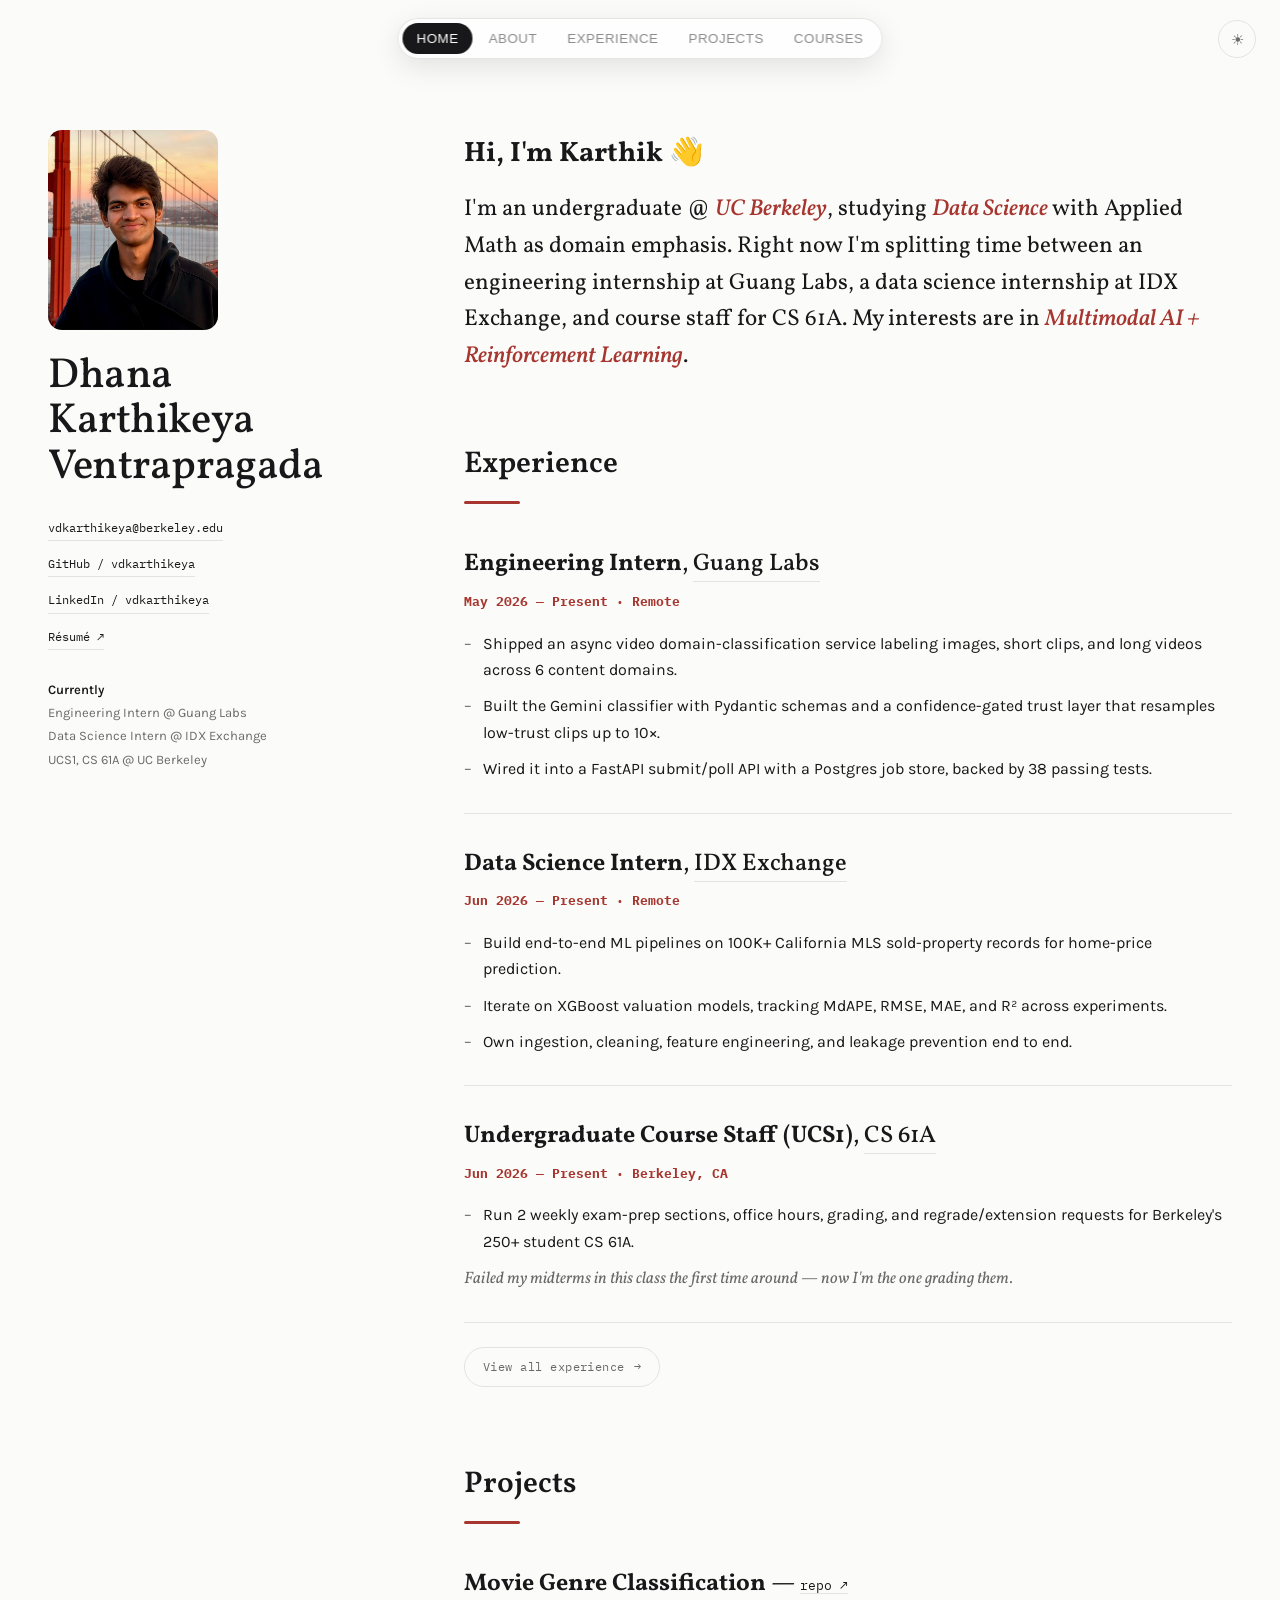
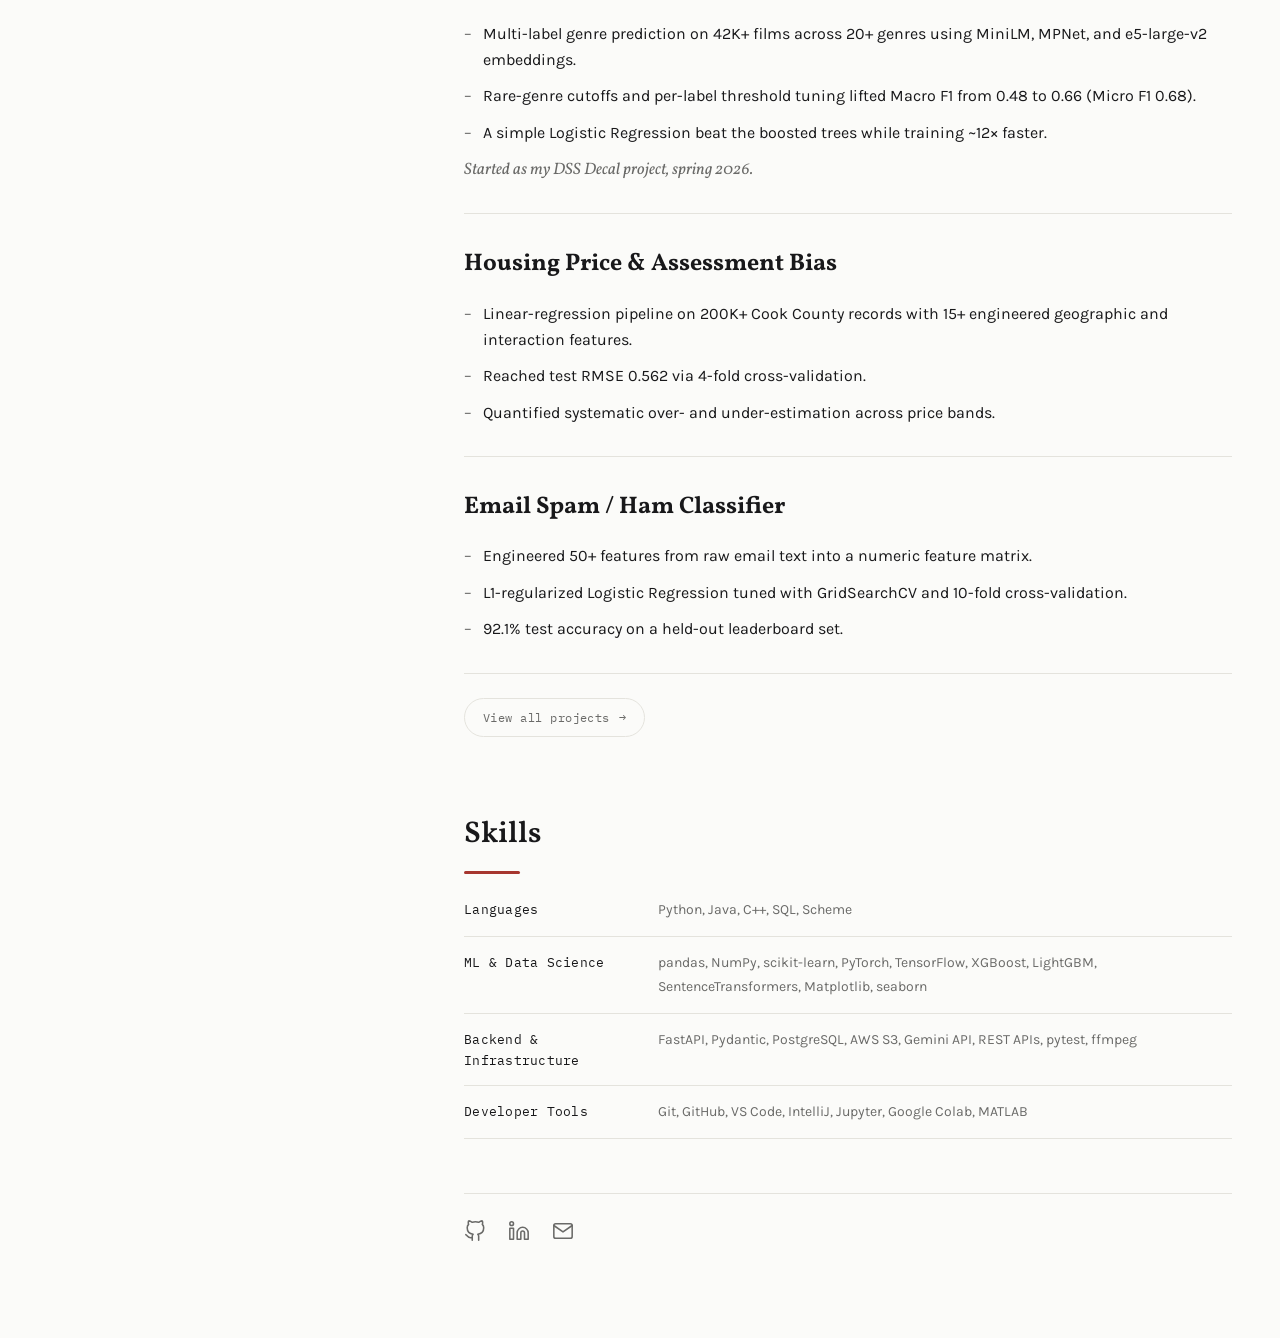
==== index.html @ 6b6510ba "applied math ->Applied Math, Home ->HOME" ====
<!DOCTYPE html>
<html lang="en">
<head>
<meta charset="UTF-8">
<meta name="viewport" content="width=device-width, initial-scale=1.0">
<title>Dhana Karthikeya Ventrapragada</title>
<link rel="preconnect" href="https://fonts.googleapis.com">
<link rel="preconnect" href="https://fonts.gstatic.com" crossorigin>
<link href="https://fonts.googleapis.com/css2?family=Vollkorn:ital,wght@0,400;0,500;0,600;0,700;1,400;1,500&family=Karla:wght@300;400;500;600&family=IBM+Plex+Mono:wght@400;500;600;700&display=swap" rel="stylesheet">
<link rel="icon" href="favicon.ico?v=2" sizes="any">
<link rel="icon" type="image/svg+xml" href="favicon.svg?v=2">
<link rel="icon" type="image/png" sizes="32x32" href="favicon-32.png?v=2">
<link rel="apple-touch-icon" href="apple-touch-icon.png?v=2">
<link rel="stylesheet" href="styles.css">
</head>
<body>

  <nav class="pill" aria-label="Pages">
    <button class="active" data-page="home">HOME</button>
    <button data-page="about">ABOUT</button>
    <button data-page="experience">EXPERIENCE</button>
    <button data-page="projects">PROJECTS</button>
    <button data-page="courses">COURSES</button>
  </nav>
  <button class="theme-corner" id="themeBtn" aria-label="Toggle dark mode"><span id="themeIco">☀</span></button>

  <div class="wrap">
    <div class="grid">
      <aside class="rail" id="rail"></aside>
      <main class="content">
        <section class="page active" id="page-home"></section>
        <section class="page" id="page-about"></section>
        <section class="page" id="page-experience"></section>
        <section class="page" id="page-projects"></section>
        <section class="page" id="page-courses"></section>
      </main>
    </div>
  </div>

<script src="data.js"></script>
<script src="app.js"></script>
</body>
</html>
---- styles.css ----
*, *::before, *::after { box-sizing:border-box; margin:0; padding:0; }
  html { scroll-behavior:smooth; }
  :root {
    --paper:#FBFBF9; --ink:#18181A; --soft:#6a6a68; --line:#e4e3dd; --accent:#A6362F;
    --pill-bg:rgba(255,255,255,.72); --pill-border:rgba(0,0,0,.10); --pill-shadow:0 8px 28px rgba(0,0,0,.10);
    --pill-text:rgba(24,24,26,.5); --pill-text-hover:#18181A; --pill-active-bg:#18181A; --pill-active-text:#FBFBF9;
  }
  body.dark {
    --paper:#121215; --ink:#EAE8E2; --soft:#8a8984; --line:#2a2a2f; --accent:#E0857C;
    --pill-bg:rgba(28,28,32,.84); --pill-border:rgba(255,255,255,.12); --pill-shadow:0 8px 30px rgba(0,0,0,.4);
    --pill-text:rgba(255,255,255,.55); --pill-text-hover:#fff; --pill-active-bg:#fff; --pill-active-text:#111;
  }
  body { background:var(--paper); color:var(--ink); font-family:'Karla',sans-serif; line-height:1.68; font-size:16px; -webkit-font-smoothing:antialiased; transition:background .4s,color .4s; }
  a { color:inherit; text-decoration:none; }
  .hl { font-family:'Vollkorn',serif; font-style:italic; font-weight:500; color:var(--accent); }

  /* ----- floating pill (theme-blending) — lowercase labels, no forced uppercase ----- */
  .pill { position:fixed; top:18px; left:50%; transform:translateX(-50%); z-index:1000; display:flex; align-items:center; gap:2px; padding:4px; background:var(--pill-bg); backdrop-filter:blur(14px); border:1px solid var(--pill-border); border-radius:999px; font-family:'IBM Plex Mono',monospace; font-size:11px; box-shadow:var(--pill-shadow); transition:background .4s,border-color .4s,box-shadow .4s; }
  .pill button { appearance:none; border:0; background:transparent; color:var(--pill-text); padding:8px 14px; border-radius:999px; cursor:pointer; letter-spacing:.04em; text-transform:none; white-space:nowrap; transition:color .25s,background .25s; }
  .pill button:hover { color:var(--pill-text-hover); }
  .pill button.active { background:var(--pill-active-bg); color:var(--pill-active-text); }
  .pill button:focus-visible { outline:2px solid var(--accent); outline-offset:2px; }

  /* ----- corner theme toggle ----- */
  .theme-corner { position:fixed; top:20px; right:24px; z-index:1000; width:38px; height:38px; border-radius:50%; border:1px solid var(--line); background:var(--paper); color:var(--soft); font-size:15px; line-height:1; cursor:pointer; display:flex; align-items:center; justify-content:center; transition:color .2s,border-color .2s,background .4s; }
  .theme-corner:hover { color:var(--ink); border-color:var(--soft); }

  /* ----- layout ----- */
  .wrap { max-width:1440px; margin:0 auto; padding-inline:48px; }
  .grid { display:grid; grid-template-columns:320px minmax(0,1fr); gap:96px; padding-top:130px; padding-bottom:96px; }
  .rail { position:sticky; top:130px; align-self:start; min-width:0; }
  .content { min-width:0; }

  .rail-head { display:block; margin-bottom:8px; }
  .avatar { width:170px; height:200px; border-radius:14px; overflow:hidden; background:var(--paper); position:relative; margin:0 0 24px; }
  .avatar-link { display:block; width:170px; margin:0; cursor:pointer; -webkit-tap-highlight-color:transparent; }
  .avatar-link:focus-visible { outline:2px solid var(--accent); outline-offset:3px; border-radius:14px; }
  .avatar .photo { position:absolute; inset:0; width:100%; height:100%; object-fit:cover; display:block; z-index:2; transition:opacity .4s ease; }
  .avatar .logo { position:absolute; inset:0; z-index:1; display:flex; align-items:center; justify-content:center; background:var(--paper); opacity:0; transition:opacity .4s ease; }
  .avatar .logo .dv { font-family:'Vollkorn',serif; font-weight:600; font-size:52px; line-height:1; letter-spacing:-2px; color:var(--ink); text-align:center; }
  .avatar .logo .dv::after { content:''; display:block; width:58%; height:5px; margin:8px auto 0; border-radius:2px; background:var(--accent); }
  .avatar-link:hover .photo { opacity:0; }
  .avatar-link:hover .logo { opacity:1; }
  .avatar.logo-on .photo { opacity:0; }
  .avatar.logo-on .logo { opacity:1; }

  .rail h1 { font-family:'Vollkorn',serif; font-weight:500; font-size:42px; line-height:1.08; letter-spacing:-.01em; }
  .rail-meta { margin-top:28px; display:grid; gap:13px; font-family:'IBM Plex Mono',monospace; font-size:12px; }
  .rail-meta a { color:var(--ink); border-bottom:1px solid var(--line); padding-bottom:2px; width:fit-content; transition:border-color .2s,color .2s; }
  .rail-meta a:hover { border-color:var(--accent); color:var(--accent); }

  /* ----- "currently" — simple label + lines ----- */
  .now { margin-top:28px; font-size:13px; color:var(--soft); line-height:1.8; }
  .now b { color:var(--ink); font-weight:600; }

  /* ----- pages ----- */
  .page { display:none; animation:fade .45s cubic-bezier(.2,.7,.2,1) both; }
  .page.active { display:block; }
  @keyframes fade { from { opacity:0; transform:translateY(10px); } to { opacity:1; transform:none; } }

  /* ----- greeting line, bold black, own row above intro ----- */
  .greet { font-family:'Vollkorn',serif; font-weight:700; font-size:28px; color:var(--ink); margin-bottom:14px; }

  .intro { font-family:'Vollkorn',serif; font-weight:400; font-size:23px; line-height:1.6; max-width:60ch; margin-bottom:64px; }

  /* ----- section headers: real headings, lowercase, not a tiny mono tag ----- */
  .sect-label { font-family:'Vollkorn',serif; font-weight:600; font-size:30px; color:var(--ink); padding-bottom:0; border-bottom:none; margin-bottom:10px; position:relative; display:block; }
  .sect-label::after { content:''; display:block; width:56px; height:3px; background:var(--accent); border-radius:2px; margin-top:12px; }
  .sect-label.gap { margin-top:64px; }

  /* entries — plain, hairline divider, no card chrome */
  .entry { padding:30px 0; border-bottom:1px solid var(--line); }
  .entry:last-child { border-bottom:none; }
  .entry-head { display:flex; align-items:baseline; justify-content:space-between; gap:24px; flex-wrap:wrap; }
  .entry-head > * { min-width:0; }
  .entry-title { font-family:'Vollkorn',serif; font-size:24px; font-weight:500; transition:color .2s; }
  .entry-title a { border-bottom:1px solid var(--line); transition:color .2s,border-color .2s; }
  .entry-title a:hover { color:var(--accent); border-color:var(--accent); }
  .entry-when { font-family:'IBM Plex Mono',monospace; font-size:13px; color:var(--soft); white-space:nowrap; }
  .entry-tag { font-family:'IBM Plex Mono',monospace; font-size:11px; color:var(--soft); white-space:nowrap; }

  /* experience dates — bold accent, no side bar */
  .entry-sub.exp-when { color:var(--accent); font-weight:700; font-family:'IBM Plex Mono',monospace; font-size:13px; margin-top:6px; display:inline-block; }

  .entry ul { list-style:none; margin-top:16px; display:grid; gap:10px; }
  .entry li { position:relative; padding-left:19px; font-size:16px; color:var(--ink); line-height:1.65; overflow-wrap:break-word; }
  .entry li::before { content:'\2013'; position:absolute; left:0; color:var(--soft); }
  .entry li.human { padding-left:0; }
  .entry li.human::before { content:none; }
  .aside-pill { color:var(--soft); font-style:italic; font-weight:400; font-family:'Vollkorn',serif; font-size:16.5px; }

  /* projects: no subtitle/tag line at all — title (+ repo link) straight into bullets */
  .repo-inline { font-family:'IBM Plex Mono',monospace; font-size:12.5px; font-weight:400; border-bottom:1px solid var(--line); transition:color .2s,border-color .2s; }
  .repo-inline:hover { color:var(--accent); border-color:var(--accent); }

  .view-all { display:inline-flex; align-items:center; gap:9px; width:fit-content; margin-top:24px; margin-bottom:8px; padding:9px 18px; border:1px solid var(--line); border-radius:999px; font-family:'IBM Plex Mono',monospace; font-size:11.5px; letter-spacing:.04em; text-transform:none; color:var(--soft); transition:border-color .25s,color .25s; }
  .view-all .arr { transition:transform .25s; }
  .view-all:hover { border-color:var(--accent); color:var(--accent); }
  .view-all:hover .arr { transform:translateX(4px); }

  /* skills */
  .skill-row { display:grid; grid-template-columns:170px minmax(0,1fr); gap:24px; align-items:baseline; padding:14px 0; border-bottom:1px solid var(--line); }
  .skill-row .k { font-family:'IBM Plex Mono',monospace; font-size:12.5px; letter-spacing:.02em; color:var(--ink); }
  .skill-row .v { font-family:'Karla',sans-serif; font-size:14px; line-height:1.7; color:var(--soft); overflow-wrap:break-word; }

  /* social icons */
  .socials { margin-top:54px; padding-top:26px; border-top:1px solid var(--line); display:flex; gap:22px; align-items:center; }
  .socials a { color:var(--soft); display:inline-flex; transition:color .2s,transform .2s; }
  .socials a:hover { color:var(--accent); transform:translateY(-2px); }
  .socials svg { width:22px; height:22px; }

  /* about */
  .about-bio p { font-family:'Vollkorn',serif; font-weight:400; font-size:20px; line-height:1.6; max-width:66ch; margin-bottom:18px; }

  /* ----- education: timeline with dot markers, GPA inline as a stat, location under degree ----- */
  .tl { position:relative; padding-left:30px; }
  .tl::before { content:''; position:absolute; left:5px; top:6px; bottom:6px; width:1px; background:var(--line); }
  .tl-item { position:relative; padding-bottom:40px; }
  .tl-item:last-child { padding-bottom:0; }
  .tl-dot { position:absolute; left:-30px; top:5px; width:11px; height:11px; border-radius:50%; background:var(--paper); border:2px solid var(--accent); }
  .edu-when { font-family:'IBM Plex Mono',monospace; font-size:11px; font-weight:700; color:var(--accent); margin-bottom:8px; }
  .tl-head { display:flex; justify-content:space-between; align-items:baseline; gap:16px; flex-wrap:wrap; }
  .edu-school { font-family:'Vollkorn',serif; font-weight:700; font-size:21px; }
  .stat { font-family:'Vollkorn',serif; font-size:24px; color:var(--accent); white-space:nowrap; }
  .stat .max { font-size:15px; color:var(--soft); font-family:'IBM Plex Mono',monospace; }
  .edu-degree { font-size:14px; margin-top:6px; color:var(--ink); }
  .edu-loc { font-family:'IBM Plex Mono',monospace; font-size:11.5px; color:var(--soft); margin-top:6px; }
  .tl-item .view-all { margin-top:14px; }

  /* courses grouped by semester — term label in its own left column, lowercase now */
  .term { display:grid; grid-template-columns:150px minmax(0,1fr); gap:40px; align-items:start; margin-top:50px; }
  .term:first-child { margin-top:0; }
  .thead { font-family:'IBM Plex Mono',monospace; font-size:12px; letter-spacing:.06em; text-transform:none; color:var(--ink); }
  .tnote { font-family:'IBM Plex Mono',monospace; font-size:11px; letter-spacing:.02em; color:var(--soft); margin-top:5px; }
  .term-rows { min-width:0; }

  /* course-row: fixed-width grade column so every grade lines up on one edge */
  .course-row { display:grid; grid-template-columns:108px minmax(0,1fr) 90px; gap:20px; align-items:baseline; padding:13px 0; border-bottom:1px solid var(--line); }
  .course-row:last-child { border-bottom:none; }
  .course-row .code { font-family:'IBM Plex Mono',monospace; font-size:12px; color:var(--soft); }
  .course-row .ctitle { font-size:14px; overflow-wrap:break-word; }
  .course-row .grade { font-family:'IBM Plex Mono',monospace; font-size:12.5px; color:var(--accent); white-space:nowrap; text-align:left; }
  .course-row .grade.muted { color:var(--soft); }

  @media (max-width:880px) {
    .pill { font-size:10px; } .pill button { padding:7px 9px; }
    .theme-corner { top:14px; right:16px; width:34px; height:34px; }
    .grid { grid-template-columns:1fr; gap:40px; padding-top:104px; }
    .rail { position:static; }
    .entry-head { flex-direction:column; gap:4px; }
    .skill-row { grid-template-columns:1fr; gap:6px; }
    .course-row { grid-template-columns:1fr; gap:6px; }
    .course-row .grade { text-align:left; }
    .term { grid-template-columns:1fr; gap:12px; }
    .tl-head { flex-direction:column; gap:4px; }
  }
  @media (prefers-reduced-motion:reduce) { *, .page { animation:none !important; transition:none !important; scroll-behavior:auto; } }
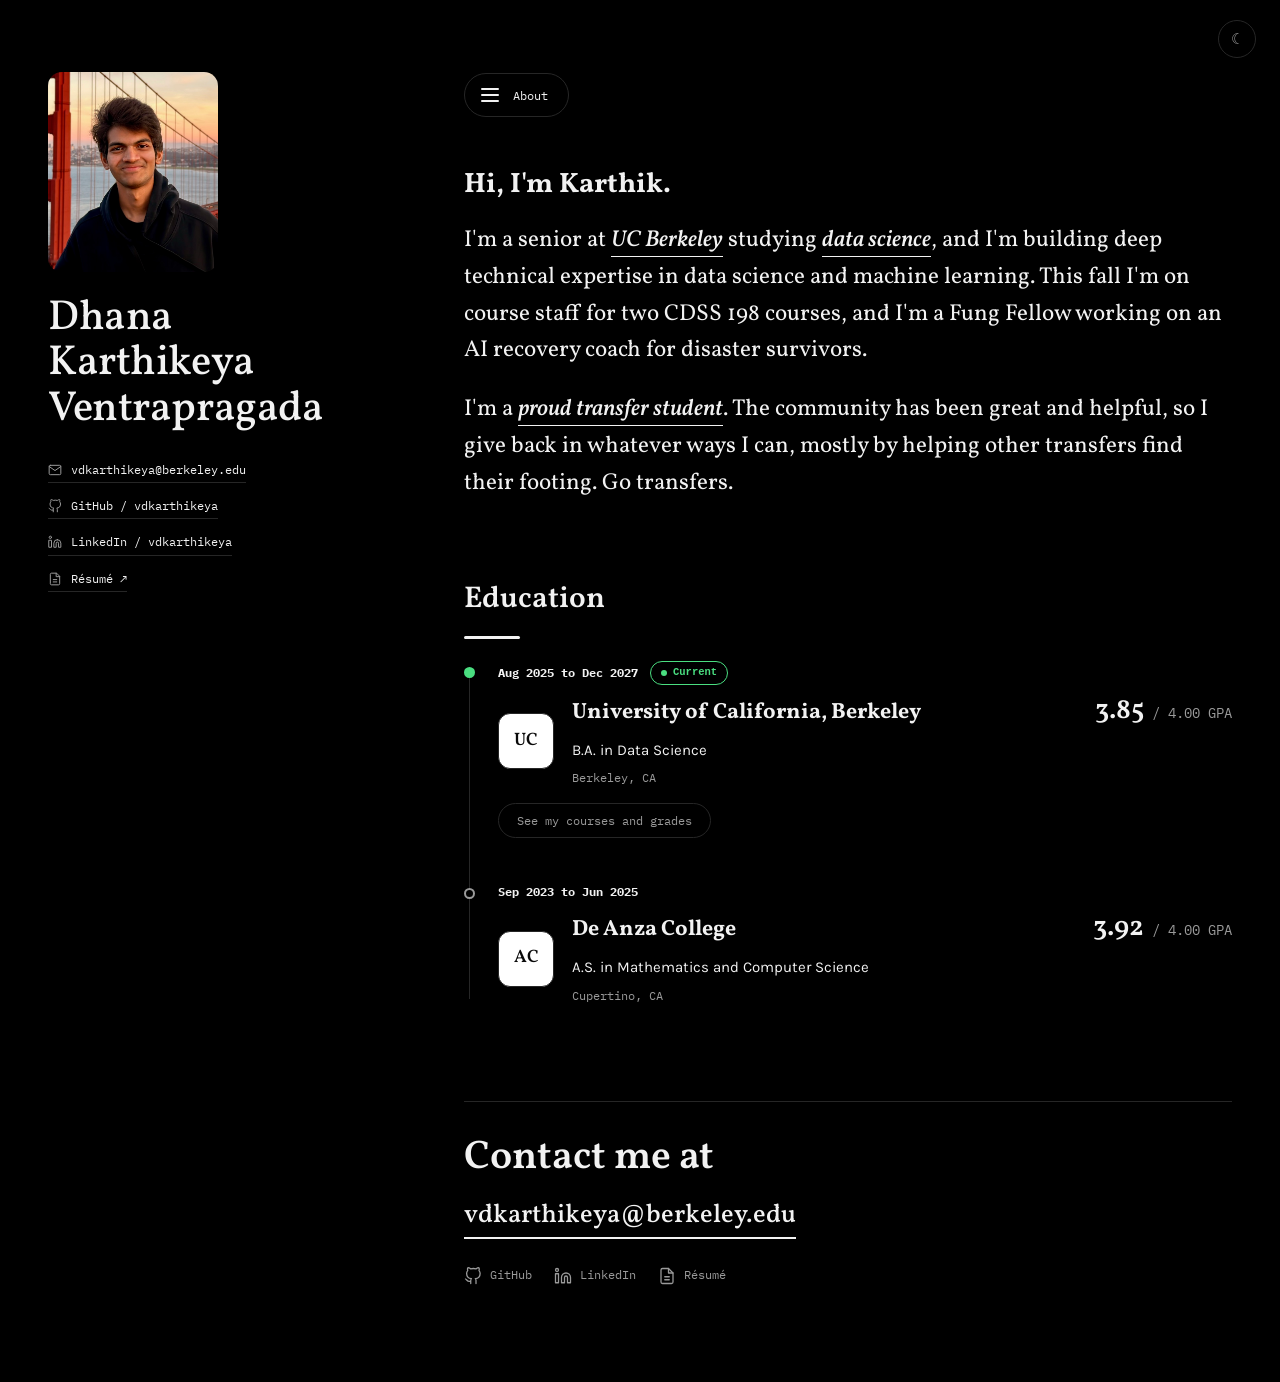
==== commit 9a31a522: "Redesign site: black and white, sections menu, logos, simpler content Co-Authored-By: Claude Sonnet " ====
--- a/index.html
+++ b/index.html
@@ -12,25 +12,26 @@
 <link rel="icon" type="image/png" sizes="32x32" href="favicon-32.png?v=2">
 <link rel="apple-touch-icon" href="apple-touch-icon.png?v=2">
 <link rel="stylesheet" href="styles.css">
+<script>var __l=false;try{__l=localStorage.getItem("theme")==="light"}catch(e){}if(!__l)document.documentElement.classList.add("dark");</script>
 </head>
 <body>
+  <button class="theme-corner" id="themeBtn" aria-label="Toggle dark mode"><span id="themeIco">&#9728;</span></button>
 
-  <nav class="pill" aria-label="Pages">
-    <button class="active" data-page="home">HOME</button>
-    <button data-page="about">ABOUT</button>
-    <button data-page="experience">EXPERIENCE</button>
-    <button data-page="projects">PROJECTS</button>
-    <button data-page="courses">COURSES</button>
-  </nav>
-  <button class="theme-corner" id="themeBtn" aria-label="Toggle dark mode"><span id="themeIco">☀</span></button>
+  <div class="scrim" id="scrim"></div>
+  <aside class="drawer" id="drawer" aria-hidden="true" aria-label="Sections"></aside>
 
   <div class="wrap">
     <div class="grid">
       <aside class="rail" id="rail"></aside>
       <main class="content">
+        <div class="menu-row">
+          <button class="menu-btn" id="menuBtn" aria-label="Open sections menu" aria-expanded="false" aria-controls="drawer">
+            <span class="bars"><i></i><i></i><i></i></span><span class="menu-label" id="menuLabel">About</span>
+          </button>
+        </div>
         <section class="page active" id="page-home"></section>
-        <section class="page" id="page-about"></section>
         <section class="page" id="page-experience"></section>
+        <section class="page" id="page-leadership"></section>
         <section class="page" id="page-projects"></section>
         <section class="page" id="page-courses"></section>
       </main>
--- a/styles.css
+++ b/styles.css
@@ -1,157 +1,191 @@
 *, *::before, *::after { box-sizing:border-box; margin:0; padding:0; }
-  html { scroll-behavior:smooth; }
-  :root {
-    --paper:#FBFBF9; --ink:#18181A; --soft:#6a6a68; --line:#e4e3dd; --accent:#A6362F;
-    --pill-bg:rgba(255,255,255,.72); --pill-border:rgba(0,0,0,.10); --pill-shadow:0 8px 28px rgba(0,0,0,.10);
-    --pill-text:rgba(24,24,26,.5); --pill-text-hover:#18181A; --pill-active-bg:#18181A; --pill-active-text:#FBFBF9;
-  }
-  body.dark {
-    --paper:#121215; --ink:#EAE8E2; --soft:#8a8984; --line:#2a2a2f; --accent:#E0857C;
-    --pill-bg:rgba(28,28,32,.84); --pill-border:rgba(255,255,255,.12); --pill-shadow:0 8px 30px rgba(0,0,0,.4);
-    --pill-text:rgba(255,255,255,.55); --pill-text-hover:#fff; --pill-active-bg:#fff; --pill-active-text:#111;
-  }
-  body { background:var(--paper); color:var(--ink); font-family:'Karla',sans-serif; line-height:1.68; font-size:16px; -webkit-font-smoothing:antialiased; transition:background .4s,color .4s; }
-  a { color:inherit; text-decoration:none; }
-  .hl { font-family:'Vollkorn',serif; font-style:italic; font-weight:500; color:var(--accent); }
+html { scroll-behavior:smooth; }
+:root {
+  --paper:#FFFFFF; --ink:#0A0A0A; --soft:#5E5E5E; --line:#E3E3E3; --accent:#0A0A0A; --hover:#F5F5F5;
+  --live:#15803D; --wip:#B45309;
+  color-scheme:light;
+}
+:root.dark {
+  --paper:#000000; --ink:#F2F2F2; --soft:#9A9A9A; --line:#262626; --accent:#F2F2F2; --hover:#0F0F0F;
+  --live:#4ADE80; --wip:#FBBF24;
+  color-scheme:dark;
+}
+body { background:var(--paper); color:var(--ink); font-family:'Karla',sans-serif; line-height:1.68; font-size:16px; -webkit-font-smoothing:antialiased; transition:background .4s,color .4s; }
+a { color:inherit; text-decoration:none; }
+button { font-family:inherit; color:inherit; }
+:focus-visible { outline:2px solid var(--ink); outline-offset:3px; border-radius:4px; }
+.hl { font-family:'Vollkorn',serif; font-style:italic; font-weight:500; border-bottom:1px solid var(--ink); }
+a.hl:hover { opacity:.65; }
 
-  /* ----- floating pill (theme-blending) — lowercase labels, no forced uppercase ----- */
-  .pill { position:fixed; top:18px; left:50%; transform:translateX(-50%); z-index:1000; display:flex; align-items:center; gap:2px; padding:4px; background:var(--pill-bg); backdrop-filter:blur(14px); border:1px solid var(--pill-border); border-radius:999px; font-family:'IBM Plex Mono',monospace; font-size:11px; box-shadow:var(--pill-shadow); transition:background .4s,border-color .4s,box-shadow .4s; }
-  .pill button { appearance:none; border:0; background:transparent; color:var(--pill-text); padding:8px 14px; border-radius:999px; cursor:pointer; letter-spacing:.04em; text-transform:none; white-space:nowrap; transition:color .25s,background .25s; }
-  .pill button:hover { color:var(--pill-text-hover); }
-  .pill button.active { background:var(--pill-active-bg); color:var(--pill-active-text); }
-  .pill button:focus-visible { outline:2px solid var(--accent); outline-offset:2px; }
+/* theme toggle */
+.theme-corner { position:fixed; top:20px; right:24px; z-index:60; width:38px; height:38px; border-radius:50%; border:1px solid var(--line); background:var(--paper); color:var(--soft); font-size:15px; line-height:1; cursor:pointer; display:flex; align-items:center; justify-content:center; transition:color .2s,border-color .2s,background .4s; }
+.theme-corner:hover { color:var(--ink); border-color:var(--soft); }
 
-  /* ----- corner theme toggle ----- */
-  .theme-corner { position:fixed; top:20px; right:24px; z-index:1000; width:38px; height:38px; border-radius:50%; border:1px solid var(--line); background:var(--paper); color:var(--soft); font-size:15px; line-height:1; cursor:pointer; display:flex; align-items:center; justify-content:center; transition:color .2s,border-color .2s,background .4s; }
-  .theme-corner:hover { color:var(--ink); border-color:var(--soft); }
+/* layout */
+.wrap { max-width:1440px; margin:0 auto; padding-inline:48px; }
+.grid { display:grid; grid-template-columns:320px minmax(0,1fr); gap:96px; padding-top:72px; padding-bottom:96px; }
+.rail { position:sticky; top:72px; align-self:start; min-width:0; }
+.content { min-width:0; max-width:860px; }
 
-  /* ----- layout ----- */
-  .wrap { max-width:1440px; margin:0 auto; padding-inline:48px; }
-  .grid { display:grid; grid-template-columns:320px minmax(0,1fr); gap:96px; padding-top:130px; padding-bottom:96px; }
-  .rail { position:sticky; top:130px; align-self:start; min-width:0; }
-  .content { min-width:0; }
+/* rail */
+.avatar { width:170px; height:200px; border-radius:14px; overflow:hidden; background:var(--hover); margin:0 0 24px; }
+.avatar img { width:100%; height:100%; object-fit:cover; display:block; }
+.rail h1 { font-family:'Vollkorn',serif; font-weight:500; font-size:42px; line-height:1.08; letter-spacing:-.01em; }
+.rail-meta { margin-top:28px; display:grid; gap:13px; font-family:'IBM Plex Mono',monospace; font-size:12px; }
+.rail-meta a { display:inline-flex; align-items:center; gap:9px; color:var(--ink); border-bottom:1px solid var(--line); padding-bottom:2px; width:fit-content; transition:border-color .2s; }
+.rail-meta a:hover { border-color:var(--ink); }
+.rm-ico { display:inline-flex; color:var(--soft); flex-shrink:0; }
+.rm-ico svg { width:14px; height:14px; display:block; }
 
-  .rail-head { display:block; margin-bottom:8px; }
-  .avatar { width:170px; height:200px; border-radius:14px; overflow:hidden; background:var(--paper); position:relative; margin:0 0 24px; }
-  .avatar-link { display:block; width:170px; margin:0; cursor:pointer; -webkit-tap-highlight-color:transparent; }
-  .avatar-link:focus-visible { outline:2px solid var(--accent); outline-offset:3px; border-radius:14px; }
-  .avatar .photo { position:absolute; inset:0; width:100%; height:100%; object-fit:cover; display:block; z-index:2; transition:opacity .4s ease; }
-  .avatar .logo { position:absolute; inset:0; z-index:1; display:flex; align-items:center; justify-content:center; background:var(--paper); opacity:0; transition:opacity .4s ease; }
-  .avatar .logo .dv { font-family:'Vollkorn',serif; font-weight:600; font-size:52px; line-height:1; letter-spacing:-2px; color:var(--ink); text-align:center; }
-  .avatar .logo .dv::after { content:''; display:block; width:58%; height:5px; margin:8px auto 0; border-radius:2px; background:var(--accent); }
-  .avatar-link:hover .photo { opacity:0; }
-  .avatar-link:hover .logo { opacity:1; }
-  .avatar.logo-on .photo { opacity:0; }
-  .avatar.logo-on .logo { opacity:1; }
+/* menu button above the bio + sidebar drawer */
+.menu-row { margin-bottom:44px; }
+.menu-btn { appearance:none; display:inline-flex; align-items:center; gap:14px; border:1px solid var(--line); background:transparent; padding:11px 20px 11px 16px; border-radius:999px; cursor:pointer; font-family:'IBM Plex Mono',monospace; font-size:12px; min-height:44px; transition:border-color .2s; }
+.menu-btn:hover { border-color:var(--ink); }
+.bars { display:inline-flex; flex-direction:column; gap:4px; }
+.bars i { display:block; width:18px; height:2px; background:var(--ink); border-radius:2px; }
+.scrim { position:fixed; inset:0; z-index:70; background:rgba(0,0,0,.5); opacity:0; pointer-events:none; transition:opacity .3s; }
+.scrim.open { opacity:1; pointer-events:auto; }
+.drawer { position:fixed; top:0; bottom:0; left:0; z-index:80; width:min(360px,88vw); background:var(--paper); border-right:1px solid var(--line); padding:28px 28px 32px; transform:translateX(-102%); transition:transform .32s cubic-bezier(.2,.7,.2,1), background .4s; overflow-y:auto; visibility:hidden; }
+.drawer.open { transform:none; visibility:visible; }
+.drawer-head { display:flex; justify-content:space-between; align-items:center; margin-bottom:28px; }
+.drawer-head span { font-family:'Vollkorn',serif; font-weight:600; font-size:22px; }
+.drawer-close { appearance:none; width:38px; height:38px; border-radius:50%; border:1px solid var(--line); background:transparent; cursor:pointer; font-size:20px; line-height:1; color:var(--soft); }
+.drawer-close:hover { color:var(--ink); border-color:var(--ink); }
+.drawer-item { appearance:none; display:block; width:100%; text-align:left; background:transparent; border:0; border-top:1px solid var(--line); padding:18px 0 18px 22px; cursor:pointer; position:relative; }
+.drawer-item:last-of-type { border-bottom:1px solid var(--line); }
+.drawer-item .t { display:block; font-family:'Vollkorn',serif; font-weight:600; font-size:21px; line-height:1.2; }
+.drawer-item .s { display:block; font-family:'IBM Plex Mono',monospace; font-size:11px; color:var(--soft); margin-top:5px; }
+.drawer-item::before { content:''; position:absolute; left:0; top:50%; width:8px; height:8px; border-radius:50%; background:var(--ink); transform:translateY(-50%) scale(0); transition:transform .2s; }
+.drawer-item.active::before { transform:translateY(-50%) scale(1); }
+.drawer-item:hover .t { opacity:.7; }
 
-  .rail h1 { font-family:'Vollkorn',serif; font-weight:500; font-size:42px; line-height:1.08; letter-spacing:-.01em; }
-  .rail-meta { margin-top:28px; display:grid; gap:13px; font-family:'IBM Plex Mono',monospace; font-size:12px; }
-  .rail-meta a { color:var(--ink); border-bottom:1px solid var(--line); padding-bottom:2px; width:fit-content; transition:border-color .2s,color .2s; }
-  .rail-meta a:hover { border-color:var(--accent); color:var(--accent); }
+/* pages */
+.page { display:none; animation:fade .45s cubic-bezier(.2,.7,.2,1) both; }
+.page.active { display:block; }
+@keyframes fade { from { opacity:0; transform:translateY(10px); } to { opacity:1; transform:none; } }
 
-  /* ----- "currently" — simple label + lines ----- */
-  .now { margin-top:28px; font-size:13px; color:var(--soft); line-height:1.8; }
-  .now b { color:var(--ink); font-weight:600; }
+.greet { font-family:'Vollkorn',serif; font-weight:700; font-size:28px; color:var(--ink); margin-bottom:14px; }
+.intro { font-family:'Vollkorn',serif; font-weight:400; font-size:23px; line-height:1.6; max-width:60ch; margin-bottom:22px; }
+.sect-label { font-family:'Vollkorn',serif; font-weight:600; font-size:30px; color:var(--ink); margin-bottom:10px; position:relative; display:block; }
+.sect-label::after { content:''; display:block; width:56px; height:3px; background:var(--ink); border-radius:2px; margin-top:12px; }
+.sect-label.gap { margin-top:72px; }
+.sub-note { font-family:'IBM Plex Mono',monospace; font-size:12px; color:var(--soft); margin:14px 0 6px; }
 
-  /* ----- pages ----- */
-  .page { display:none; animation:fade .45s cubic-bezier(.2,.7,.2,1) both; }
-  .page.active { display:block; }
-  @keyframes fade { from { opacity:0; transform:translateY(10px); } to { opacity:1; transform:none; } }
+/* status tags: color means something */
+.tag { display:inline-flex; align-items:center; gap:6px; font-family:'IBM Plex Mono',monospace; font-size:10.5px; font-weight:600; padding:3px 10px; border-radius:999px; border:1px solid currentColor; white-space:nowrap; line-height:1.5; }
+.tag::before { content:''; width:6px; height:6px; border-radius:50%; background:currentColor; }
+.tag.live { color:var(--live); }
+.tag.wip { color:var(--wip); }
 
-  /* ----- greeting line, bold black, own row above intro ----- */
-  .greet { font-family:'Vollkorn',serif; font-weight:700; font-size:28px; color:var(--ink); margin-bottom:14px; }
+/* experience and leadership rows */
+.xp { border-bottom:1px solid var(--line); }
+.xp:first-of-type { border-top:1px solid var(--line); }
+.xp-head { display:grid; grid-template-columns:auto minmax(0,1fr) auto auto; grid-template-areas:"logo main side toggle"; align-items:center; column-gap:18px; padding:26px 0; cursor:pointer; }
+.ent-logo { grid-area:logo; width:56px; height:56px; border-radius:12px; border:1px solid var(--line); background:#fff; overflow:hidden; display:block; position:relative; }
+.ent-logo img { width:100%; height:100%; object-fit:contain; display:block; padding:4px; }
+.ent-logo-fallback { display:none; width:100%; height:100%; align-items:center; justify-content:center; font-family:'Vollkorn',serif; font-weight:600; font-size:18px; color:#0A0A0A; }
+.xp-main { grid-area:main; min-width:0; }
+.xp-org { font-family:'Vollkorn',serif; font-size:22px; font-weight:600; line-height:1.25; }
+.xp-org a { border-bottom:1px solid var(--line); }
+.xp-org a:hover { border-color:var(--ink); }
+.xp-role { font-family:'Vollkorn',serif; font-weight:700; font-size:16px; color:var(--soft); margin-top:3px; }
+.xp-side { grid-area:side; display:flex; align-items:center; gap:12px; justify-content:flex-end; flex-wrap:wrap; }
+.xp-when { font-family:'IBM Plex Mono',monospace; font-size:13px; font-weight:700; color:var(--ink); white-space:nowrap; }
+.xp-toggle { grid-area:toggle; appearance:none; position:relative; width:40px; height:40px; border-radius:50%; border:1px solid var(--line); background:transparent; cursor:pointer; transition:border-color .2s; }
+.xp-toggle::before, .xp-toggle::after { content:''; position:absolute; left:50%; top:50%; width:14px; height:1.5px; background:var(--ink); transform:translate(-50%,-50%); transition:transform .25s; }
+.xp-toggle::after { transform:translate(-50%,-50%) rotate(90deg); }
+.xp.open .xp-toggle::after, .all-open .xp .xp-toggle::after { transform:translate(-50%,-50%) rotate(0deg); }
+.xp-head:hover .xp-toggle { border-color:var(--ink); }
+.xp-more { display:grid; grid-template-rows:0fr; transition:grid-template-rows .3s ease; }
+.xp-more > div { overflow:hidden; }
+.xp.open .xp-more, .all-open .xp .xp-more { grid-template-rows:1fr; }
+.xp-more ul { list-style:none; display:grid; gap:10px; padding:0 58px 28px 74px; }
+.xp-more li { position:relative; padding-left:19px; font-size:16px; color:var(--ink); line-height:1.65; overflow-wrap:break-word; max-width:62ch; }
+.xp-more li::before { content:'\2022'; position:absolute; left:0; color:var(--soft); }
 
-  .intro { font-family:'Vollkorn',serif; font-weight:400; font-size:23px; line-height:1.6; max-width:60ch; margin-bottom:64px; }
+.page-tools { display:flex; justify-content:space-between; align-items:flex-end; gap:16px; flex-wrap:wrap; margin-bottom:6px; }
+.toggle-all { appearance:none; border:1px solid var(--line); background:transparent; padding:9px 18px; border-radius:999px; font-family:'IBM Plex Mono',monospace; font-size:11.5px; cursor:pointer; min-height:40px; color:var(--soft); transition:border-color .2s,color .2s; }
+.toggle-all:hover { border-color:var(--ink); color:var(--ink); }
+.page-intro { color:var(--soft); font-size:16px; margin:2px 0 26px; max-width:56ch; }
 
-  /* ----- section headers: real headings, lowercase, not a tiny mono tag ----- */
-  .sect-label { font-family:'Vollkorn',serif; font-weight:600; font-size:30px; color:var(--ink); padding-bottom:0; border-bottom:none; margin-bottom:10px; position:relative; display:block; }
-  .sect-label::after { content:''; display:block; width:56px; height:3px; background:var(--accent); border-radius:2px; margin-top:12px; }
-  .sect-label.gap { margin-top:64px; }
+/* projects */
+.pj { padding:26px 0; border-bottom:1px solid var(--line); display:flex; justify-content:space-between; gap:24px; align-items:flex-start; }
+.pj:first-of-type { border-top:1px solid var(--line); }
+.pj-title { font-family:'Vollkorn',serif; font-size:24px; font-weight:500; line-height:1.25; display:flex; gap:14px; align-items:center; flex-wrap:wrap; }
+.pj-line { font-size:16px; color:var(--soft); margin-top:6px; max-width:58ch; }
+.pj-side { display:flex; flex-direction:column; align-items:flex-end; gap:8px; white-space:nowrap; font-family:'IBM Plex Mono',monospace; font-size:12px; color:var(--soft); }
+.repo-inline { border-bottom:1px solid var(--ink); color:var(--ink); padding-bottom:1px; }
+.repo-inline:hover { opacity:.6; }
 
-  /* entries — plain, hairline divider, no card chrome */
-  .entry { padding:30px 0; border-bottom:1px solid var(--line); }
-  .entry:last-child { border-bottom:none; }
-  .entry-head { display:flex; align-items:baseline; justify-content:space-between; gap:24px; flex-wrap:wrap; }
-  .entry-head > * { min-width:0; }
-  .entry-title { font-family:'Vollkorn',serif; font-size:24px; font-weight:500; transition:color .2s; }
-  .entry-title a { border-bottom:1px solid var(--line); transition:color .2s,border-color .2s; }
-  .entry-title a:hover { color:var(--accent); border-color:var(--accent); }
-  .entry-when { font-family:'IBM Plex Mono',monospace; font-size:13px; color:var(--soft); white-space:nowrap; }
-  .entry-tag { font-family:'IBM Plex Mono',monospace; font-size:11px; color:var(--soft); white-space:nowrap; }
+/* education timeline */
+.tl { position:relative; padding-left:34px; margin-top:22px; }
+.tl::before { content:''; position:absolute; left:5px; top:6px; bottom:6px; width:1px; background:var(--line); }
+.tl-item { position:relative; padding-bottom:44px; }
+.tl-item:last-child { padding-bottom:0; }
+.tl-dot { position:absolute; left:-34px; top:6px; width:11px; height:11px; border-radius:50%; background:var(--paper); border:2px solid var(--soft); }
+.tl-item.now .tl-dot { border-color:var(--live); background:var(--live); }
+.edu-top { display:flex; gap:12px; align-items:center; flex-wrap:wrap; margin-bottom:10px; }
+.edu-when { font-family:'IBM Plex Mono',monospace; font-size:12px; font-weight:700; color:var(--ink); }
+.tl-row { display:flex; gap:18px; align-items:center; }
+.tl-row .ent-logo { grid-area:auto; flex-shrink:0; }
+.tl-body { flex:1; min-width:0; }
+.tl-head { display:flex; justify-content:space-between; align-items:baseline; gap:16px; flex-wrap:wrap; }
+.edu-school { font-family:'Vollkorn',serif; font-weight:700; font-size:22px; }
+.stat { font-family:'Vollkorn',serif; font-weight:600; font-size:28px; color:var(--ink); white-space:nowrap; line-height:1; }
+.stat .max { font-size:14px; color:var(--soft); font-family:'IBM Plex Mono',monospace; font-weight:400; }
+.edu-degree { font-size:15px; margin-top:6px; color:var(--ink); }
+.edu-loc { font-family:'IBM Plex Mono',monospace; font-size:11.5px; color:var(--soft); margin-top:5px; }
+.go-pill { display:inline-flex; align-items:center; gap:9px; margin-top:16px; padding:9px 18px; border:1px solid var(--line); border-radius:999px; font-family:'IBM Plex Mono',monospace; font-size:11.5px; color:var(--soft); cursor:pointer; background:transparent; transition:border-color .2s,color .2s; }
+.go-pill:hover { border-color:var(--ink); color:var(--ink); }
 
-  /* experience dates — bold accent, no side bar */
-  .entry-sub.exp-when { color:var(--accent); font-weight:700; font-family:'IBM Plex Mono',monospace; font-size:13px; margin-top:6px; display:inline-block; }
+/* contact */
+.contact { margin-top:96px; padding-top:34px; border-top:1px solid var(--line); }
+.contact h2 { font-family:'Vollkorn',serif; font-weight:600; font-size:40px; line-height:1.1; margin-bottom:14px; }
+.contact .email { display:inline-block; font-family:'Vollkorn',serif; font-weight:500; font-size:26px; border-bottom:2px solid var(--ink); margin-bottom:26px; word-break:break-all; }
+.contact .email:hover { opacity:.65; }
+.socials { display:flex; gap:22px; align-items:center; flex-wrap:wrap; font-family:'IBM Plex Mono',monospace; font-size:12px; }
+.socials a { color:var(--soft); display:inline-flex; gap:8px; align-items:center; transition:color .2s; }
+.socials a:hover { color:var(--ink); }
+.socials svg { width:18px; height:18px; }
 
-  .entry ul { list-style:none; margin-top:16px; display:grid; gap:10px; }
-  .entry li { position:relative; padding-left:19px; font-size:16px; color:var(--ink); line-height:1.65; overflow-wrap:break-word; }
-  .entry li::before { content:'\2013'; position:absolute; left:0; color:var(--soft); }
-  .entry li.human { padding-left:0; }
-  .entry li.human::before { content:none; }
-  .aside-pill { color:var(--soft); font-style:italic; font-weight:400; font-family:'Vollkorn',serif; font-size:16.5px; }
+/* courses */
+.gpa-row { display:flex; gap:48px; flex-wrap:wrap; margin:22px 0 54px; }
+.gpa-row .stat-block { font-family:'IBM Plex Mono',monospace; font-size:11.5px; color:var(--soft); }
+.gpa-row .stat-block b { display:block; font-family:'Vollkorn',serif; font-weight:600; font-size:44px; line-height:1.1; color:var(--ink); margin-bottom:2px; }
+.term { display:grid; grid-template-columns:150px minmax(0,1fr); gap:40px; align-items:start; margin-top:50px; }
+.term:first-of-type { margin-top:0; }
+.thead { font-family:'IBM Plex Mono',monospace; font-size:12px; letter-spacing:.06em; color:var(--ink); display:flex; gap:10px; align-items:center; flex-wrap:wrap; }
+.term-rows { min-width:0; }
+.course-row { display:grid; grid-template-columns:108px minmax(0,1fr) 90px; gap:20px; align-items:baseline; padding:13px 0; border-bottom:1px solid var(--line); }
+.course-row:last-child { border-bottom:none; }
+.course-row .code { font-family:'IBM Plex Mono',monospace; font-size:12px; color:var(--soft); }
+.course-row .ctitle { font-size:14px; overflow-wrap:break-word; }
+.course-row .grade { font-family:'IBM Plex Mono',monospace; font-size:12.5px; font-weight:600; color:var(--ink); white-space:nowrap; }
+.course-row .grade.muted { color:var(--soft); font-weight:400; }
+.course-row .grade.ip { color:var(--wip); }
 
-  /* projects: no subtitle/tag line at all — title (+ repo link) straight into bullets */
-  .repo-inline { font-family:'IBM Plex Mono',monospace; font-size:12.5px; font-weight:400; border-bottom:1px solid var(--line); transition:color .2s,border-color .2s; }
-  .repo-inline:hover { color:var(--accent); border-color:var(--accent); }
-
-  .view-all { display:inline-flex; align-items:center; gap:9px; width:fit-content; margin-top:24px; margin-bottom:8px; padding:9px 18px; border:1px solid var(--line); border-radius:999px; font-family:'IBM Plex Mono',monospace; font-size:11.5px; letter-spacing:.04em; text-transform:none; color:var(--soft); transition:border-color .25s,color .25s; }
-  .view-all .arr { transition:transform .25s; }
-  .view-all:hover { border-color:var(--accent); color:var(--accent); }
-  .view-all:hover .arr { transform:translateX(4px); }
-
-  /* skills */
-  .skill-row { display:grid; grid-template-columns:170px minmax(0,1fr); gap:24px; align-items:baseline; padding:14px 0; border-bottom:1px solid var(--line); }
-  .skill-row .k { font-family:'IBM Plex Mono',monospace; font-size:12.5px; letter-spacing:.02em; color:var(--ink); }
-  .skill-row .v { font-family:'Karla',sans-serif; font-size:14px; line-height:1.7; color:var(--soft); overflow-wrap:break-word; }
-
-  /* social icons */
-  .socials { margin-top:54px; padding-top:26px; border-top:1px solid var(--line); display:flex; gap:22px; align-items:center; }
-  .socials a { color:var(--soft); display:inline-flex; transition:color .2s,transform .2s; }
-  .socials a:hover { color:var(--accent); transform:translateY(-2px); }
-  .socials svg { width:22px; height:22px; }
-
-  /* about */
-  .about-bio p { font-family:'Vollkorn',serif; font-weight:400; font-size:20px; line-height:1.6; max-width:66ch; margin-bottom:18px; }
-
-  /* ----- education: timeline with dot markers, GPA inline as a stat, location under degree ----- */
-  .tl { position:relative; padding-left:30px; }
-  .tl::before { content:''; position:absolute; left:5px; top:6px; bottom:6px; width:1px; background:var(--line); }
-  .tl-item { position:relative; padding-bottom:40px; }
-  .tl-item:last-child { padding-bottom:0; }
-  .tl-dot { position:absolute; left:-30px; top:5px; width:11px; height:11px; border-radius:50%; background:var(--paper); border:2px solid var(--accent); }
-  .edu-when { font-family:'IBM Plex Mono',monospace; font-size:11px; font-weight:700; color:var(--accent); margin-bottom:8px; }
-  .tl-head { display:flex; justify-content:space-between; align-items:baseline; gap:16px; flex-wrap:wrap; }
-  .edu-school { font-family:'Vollkorn',serif; font-weight:700; font-size:21px; }
-  .stat { font-family:'Vollkorn',serif; font-size:24px; color:var(--accent); white-space:nowrap; }
-  .stat .max { font-size:15px; color:var(--soft); font-family:'IBM Plex Mono',monospace; }
-  .edu-degree { font-size:14px; margin-top:6px; color:var(--ink); }
-  .edu-loc { font-family:'IBM Plex Mono',monospace; font-size:11.5px; color:var(--soft); margin-top:6px; }
-  .tl-item .view-all { margin-top:14px; }
-
-  /* courses grouped by semester — term label in its own left column, lowercase now */
-  .term { display:grid; grid-template-columns:150px minmax(0,1fr); gap:40px; align-items:start; margin-top:50px; }
-  .term:first-child { margin-top:0; }
-  .thead { font-family:'IBM Plex Mono',monospace; font-size:12px; letter-spacing:.06em; text-transform:none; color:var(--ink); }
-  .tnote { font-family:'IBM Plex Mono',monospace; font-size:11px; letter-spacing:.02em; color:var(--soft); margin-top:5px; }
-  .term-rows { min-width:0; }
-
-  /* course-row: fixed-width grade column so every grade lines up on one edge */
-  .course-row { display:grid; grid-template-columns:108px minmax(0,1fr) 90px; gap:20px; align-items:baseline; padding:13px 0; border-bottom:1px solid var(--line); }
-  .course-row:last-child { border-bottom:none; }
-  .course-row .code { font-family:'IBM Plex Mono',monospace; font-size:12px; color:var(--soft); }
-  .course-row .ctitle { font-size:14px; overflow-wrap:break-word; }
-  .course-row .grade { font-family:'IBM Plex Mono',monospace; font-size:12.5px; color:var(--accent); white-space:nowrap; text-align:left; }
-  .course-row .grade.muted { color:var(--soft); }
-
-  @media (max-width:880px) {
-    .pill { font-size:10px; } .pill button { padding:7px 9px; }
-    .theme-corner { top:14px; right:16px; width:34px; height:34px; }
-    .grid { grid-template-columns:1fr; gap:40px; padding-top:104px; }
-    .rail { position:static; }
-    .entry-head { flex-direction:column; gap:4px; }
-    .skill-row { grid-template-columns:1fr; gap:6px; }
-    .course-row { grid-template-columns:1fr; gap:6px; }
-    .course-row .grade { text-align:left; }
-    .term { grid-template-columns:1fr; gap:12px; }
-    .tl-head { flex-direction:column; gap:4px; }
-  }
-  @media (prefers-reduced-motion:reduce) { *, .page { animation:none !important; transition:none !important; scroll-behavior:auto; } }
+@media (max-width:1000px) {
+  .grid { grid-template-columns:260px minmax(0,1fr); gap:56px; }
+  .wrap { padding-inline:32px; }
+}
+@media (max-width:880px) {
+  .wrap { padding-inline:18px; }
+  .theme-corner { top:14px; right:16px; width:34px; height:34px; }
+  .grid { grid-template-columns:1fr; gap:36px; padding-top:70px; }
+  .rail { position:static; }
+  .avatar { width:130px; height:152px; }
+  .rail h1 { font-size:36px; }
+  .menu-row { margin-bottom:32px; }
+  .intro { font-size:21px; }
+  .xp-head { grid-template-columns:auto minmax(0,1fr) auto; grid-template-areas:"logo main toggle" "side side side"; row-gap:12px; align-items:center; padding:22px 0; }
+  .xp-side { justify-content:flex-start; }
+  .xp-more ul { padding:0 0 24px 0; }
+  .pj { flex-direction:column; gap:12px; }
+  .pj-side { flex-direction:row; align-items:center; gap:16px; }
+  .term { grid-template-columns:1fr; gap:12px; }
+  .course-row { grid-template-columns:84px minmax(0,1fr) 56px; gap:12px; }
+  .contact h2 { font-size:32px; }
+  .contact .email { font-size:20px; }
+  .tl-row { align-items:flex-start; }
+}
+@media (prefers-reduced-motion:reduce) { *, .page { animation:none !important; transition:none !important; scroll-behavior:auto; } }
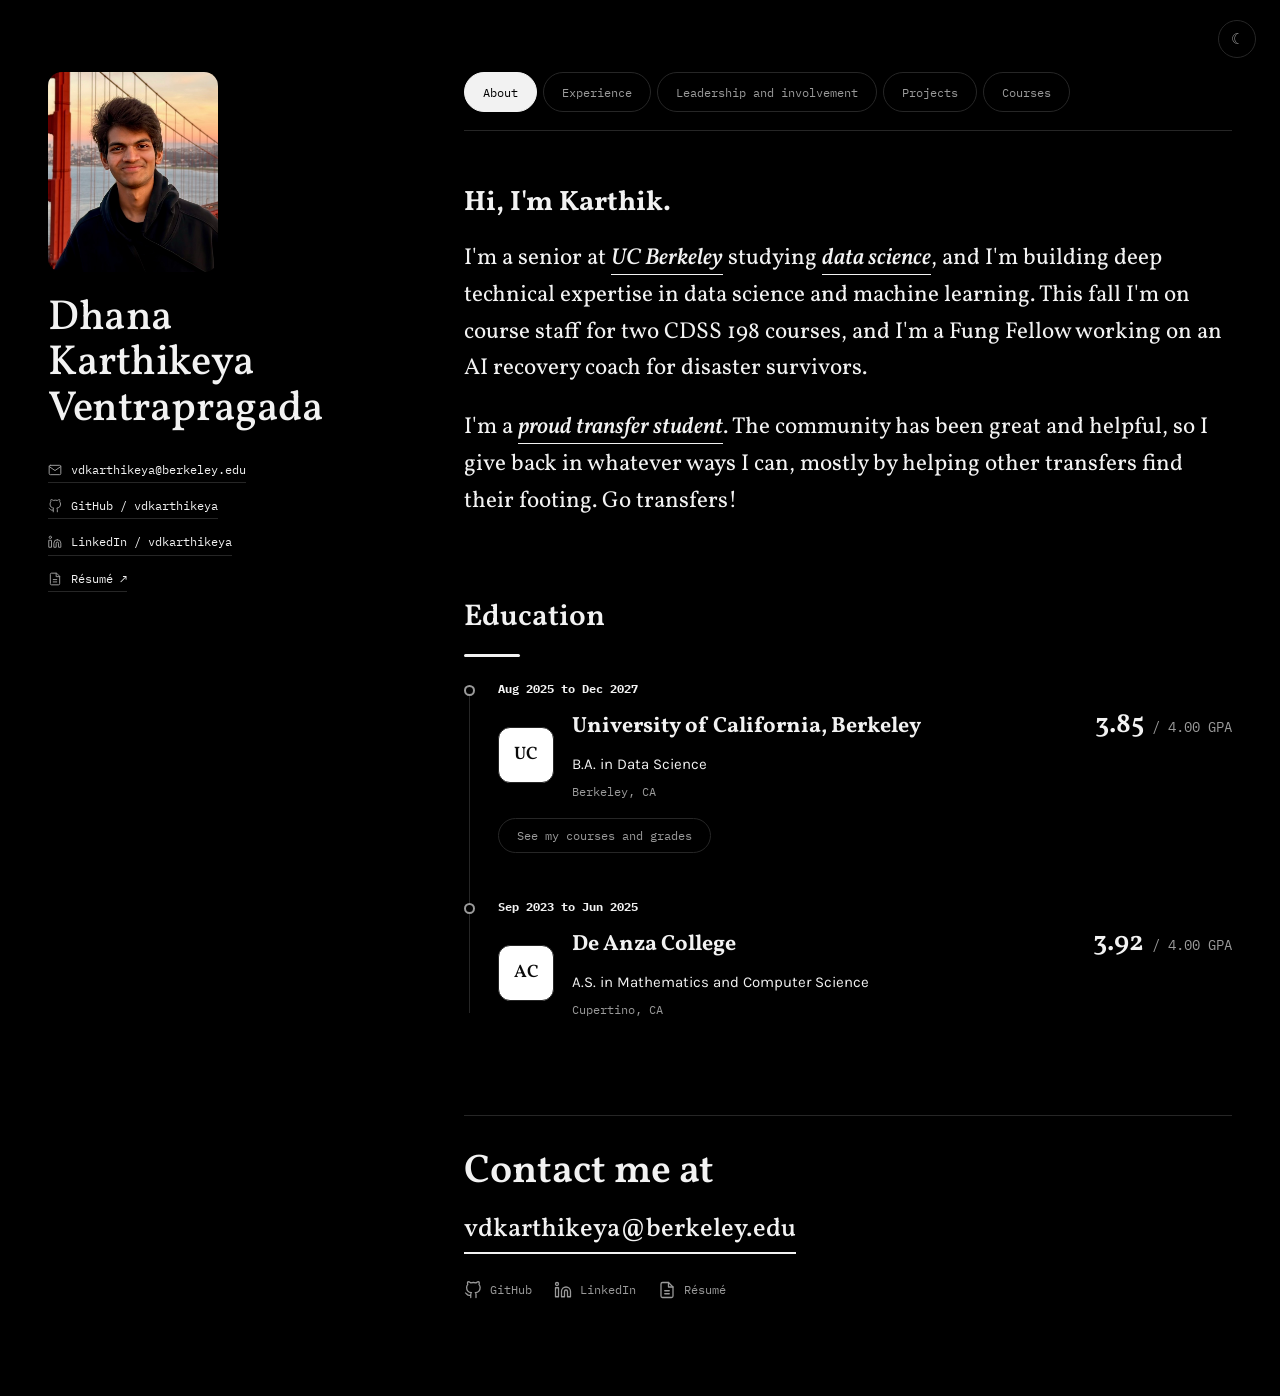
==== commit 52cd4ec6: "Show all sections as tabs on the page, remove taglines and Berkeley Current tag Co-Authored-By: Clau" ====
--- a/index.html
+++ b/index.html
@@ -17,18 +17,11 @@
 <body>
   <button class="theme-corner" id="themeBtn" aria-label="Toggle dark mode"><span id="themeIco">&#9728;</span></button>
 
-  <div class="scrim" id="scrim"></div>
-  <aside class="drawer" id="drawer" aria-hidden="true" aria-label="Sections"></aside>
-
   <div class="wrap">
     <div class="grid">
       <aside class="rail" id="rail"></aside>
       <main class="content">
-        <div class="menu-row">
-          <button class="menu-btn" id="menuBtn" aria-label="Open sections menu" aria-expanded="false" aria-controls="drawer">
-            <span class="bars"><i></i><i></i><i></i></span><span class="menu-label" id="menuLabel">About</span>
-          </button>
-        </div>
+        <nav class="tabs" id="tabs" aria-label="Sections"></nav>
         <section class="page active" id="page-home"></section>
         <section class="page" id="page-experience"></section>
         <section class="page" id="page-leadership"></section>
--- a/styles.css
+++ b/styles.css
@@ -37,27 +37,11 @@
 .rm-ico { display:inline-flex; color:var(--soft); flex-shrink:0; }
 .rm-ico svg { width:14px; height:14px; display:block; }
 
-/* menu button above the bio + sidebar drawer */
-.menu-row { margin-bottom:44px; }
-.menu-btn { appearance:none; display:inline-flex; align-items:center; gap:14px; border:1px solid var(--line); background:transparent; padding:11px 20px 11px 16px; border-radius:999px; cursor:pointer; font-family:'IBM Plex Mono',monospace; font-size:12px; min-height:44px; transition:border-color .2s; }
-.menu-btn:hover { border-color:var(--ink); }
-.bars { display:inline-flex; flex-direction:column; gap:4px; }
-.bars i { display:block; width:18px; height:2px; background:var(--ink); border-radius:2px; }
-.scrim { position:fixed; inset:0; z-index:70; background:rgba(0,0,0,.5); opacity:0; pointer-events:none; transition:opacity .3s; }
-.scrim.open { opacity:1; pointer-events:auto; }
-.drawer { position:fixed; top:0; bottom:0; left:0; z-index:80; width:min(360px,88vw); background:var(--paper); border-right:1px solid var(--line); padding:28px 28px 32px; transform:translateX(-102%); transition:transform .32s cubic-bezier(.2,.7,.2,1), background .4s; overflow-y:auto; visibility:hidden; }
-.drawer.open { transform:none; visibility:visible; }
-.drawer-head { display:flex; justify-content:space-between; align-items:center; margin-bottom:28px; }
-.drawer-head span { font-family:'Vollkorn',serif; font-weight:600; font-size:22px; }
-.drawer-close { appearance:none; width:38px; height:38px; border-radius:50%; border:1px solid var(--line); background:transparent; cursor:pointer; font-size:20px; line-height:1; color:var(--soft); }
-.drawer-close:hover { color:var(--ink); border-color:var(--ink); }
-.drawer-item { appearance:none; display:block; width:100%; text-align:left; background:transparent; border:0; border-top:1px solid var(--line); padding:18px 0 18px 22px; cursor:pointer; position:relative; }
-.drawer-item:last-of-type { border-bottom:1px solid var(--line); }
-.drawer-item .t { display:block; font-family:'Vollkorn',serif; font-weight:600; font-size:21px; line-height:1.2; }
-.drawer-item .s { display:block; font-family:'IBM Plex Mono',monospace; font-size:11px; color:var(--soft); margin-top:5px; }
-.drawer-item::before { content:''; position:absolute; left:0; top:50%; width:8px; height:8px; border-radius:50%; background:var(--ink); transform:translateY(-50%) scale(0); transition:transform .2s; }
-.drawer-item.active::before { transform:translateY(-50%) scale(1); }
-.drawer-item:hover .t { opacity:.7; }
+/* section tabs above the bio */
+.tabs { display:flex; gap:6px; flex-wrap:wrap; margin-bottom:48px; padding-bottom:18px; border-bottom:1px solid var(--line); }
+.tab { appearance:none; border:1px solid var(--line); background:transparent; color:var(--soft); padding:9px 18px; border-radius:999px; cursor:pointer; font-family:'IBM Plex Mono',monospace; font-size:12px; white-space:nowrap; min-height:40px; transition:color .2s,border-color .2s,background .2s; }
+.tab:hover { color:var(--ink); border-color:var(--ink); }
+.tab.active { background:var(--ink); color:var(--paper); border-color:var(--ink); }
 
 /* pages */
 .page { display:none; animation:fade .45s cubic-bezier(.2,.7,.2,1) both; }
@@ -106,7 +90,8 @@
 .page-tools { display:flex; justify-content:space-between; align-items:flex-end; gap:16px; flex-wrap:wrap; margin-bottom:6px; }
 .toggle-all { appearance:none; border:1px solid var(--line); background:transparent; padding:9px 18px; border-radius:999px; font-family:'IBM Plex Mono',monospace; font-size:11.5px; cursor:pointer; min-height:40px; color:var(--soft); transition:border-color .2s,color .2s; }
 .toggle-all:hover { border-color:var(--ink); color:var(--ink); }
-.page-intro { color:var(--soft); font-size:16px; margin:2px 0 26px; max-width:56ch; }
+.page-intro { display:none; }
+.page-tools { margin-bottom:22px; }
 
 /* projects */
 .pj { padding:26px 0; border-bottom:1px solid var(--line); display:flex; justify-content:space-between; gap:24px; align-items:flex-start; }
@@ -123,7 +108,6 @@
 .tl-item { position:relative; padding-bottom:44px; }
 .tl-item:last-child { padding-bottom:0; }
 .tl-dot { position:absolute; left:-34px; top:6px; width:11px; height:11px; border-radius:50%; background:var(--paper); border:2px solid var(--soft); }
-.tl-item.now .tl-dot { border-color:var(--live); background:var(--live); }
 .edu-top { display:flex; gap:12px; align-items:center; flex-wrap:wrap; margin-bottom:10px; }
 .edu-when { font-family:'IBM Plex Mono',monospace; font-size:12px; font-weight:700; color:var(--ink); }
 .tl-row { display:flex; gap:18px; align-items:center; }
@@ -175,7 +159,7 @@
   .rail { position:static; }
   .avatar { width:130px; height:152px; }
   .rail h1 { font-size:36px; }
-  .menu-row { margin-bottom:32px; }
+  .tabs { flex-wrap:nowrap; overflow-x:auto; margin-bottom:36px; }
   .intro { font-size:21px; }
   .xp-head { grid-template-columns:auto minmax(0,1fr) auto; grid-template-areas:"logo main toggle" "side side side"; row-gap:12px; align-items:center; padding:22px 0; }
   .xp-side { justify-content:flex-start; }
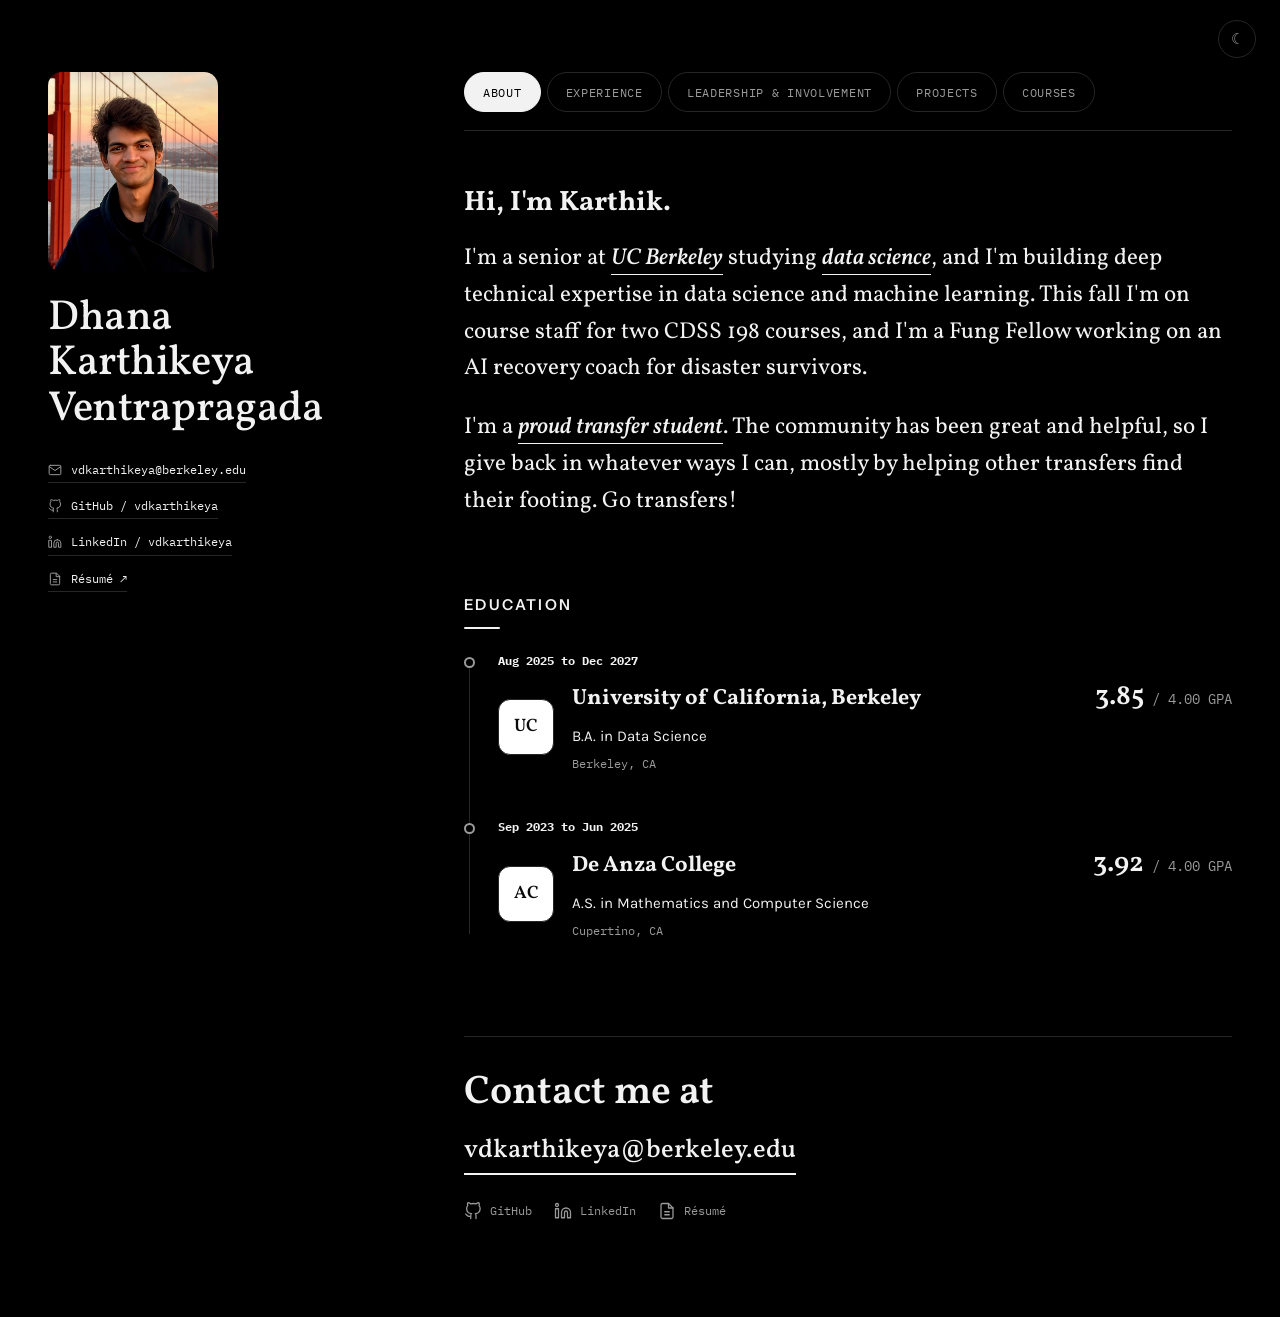
==== commit 1be8a86e: "Back to black and gray, smaller heading font, remove show-all and courses GPAs Co-Authored-By: Claud" ====
--- a/index.html
+++ b/index.html
@@ -6,7 +6,7 @@
 <title>Dhana Karthikeya Ventrapragada</title>
 <link rel="preconnect" href="https://fonts.googleapis.com">
 <link rel="preconnect" href="https://fonts.gstatic.com" crossorigin>
-<link href="https://fonts.googleapis.com/css2?family=Vollkorn:ital,wght@0,400;0,500;0,600;0,700;1,400;1,500&family=Karla:wght@300;400;500;600&family=IBM+Plex+Mono:wght@400;500;600;700&display=swap" rel="stylesheet">
+<link href="https://fonts.googleapis.com/css2?family=Instrument+Sans:wght@600&family=Vollkorn:ital,wght@0,400;0,500;0,600;0,700;1,400;1,500&family=Karla:wght@300;400;500;600&family=IBM+Plex+Mono:wght@400;500;600;700&display=swap" rel="stylesheet">
 <link rel="icon" href="favicon.ico?v=2" sizes="any">
 <link rel="icon" type="image/svg+xml" href="favicon.svg?v=2">
 <link rel="icon" type="image/png" sizes="32x32" href="favicon-32.png?v=2">
--- a/styles.css
+++ b/styles.css
@@ -173,3 +173,8 @@
   .tl-row { align-items:flex-start; }
 }
 @media (prefers-reduced-motion:reduce) { *, .page { animation:none !important; transition:none !important; scroll-behavior:auto; } }
+
+.tab { text-transform:uppercase; letter-spacing:.06em; }
+.sect-label { font-family:'Instrument Sans','Karla',sans-serif; font-weight:600; font-size:15px; letter-spacing:.16em; text-transform:uppercase; }
+
+.sect-label::after { width:36px; height:2px; margin-top:10px; }
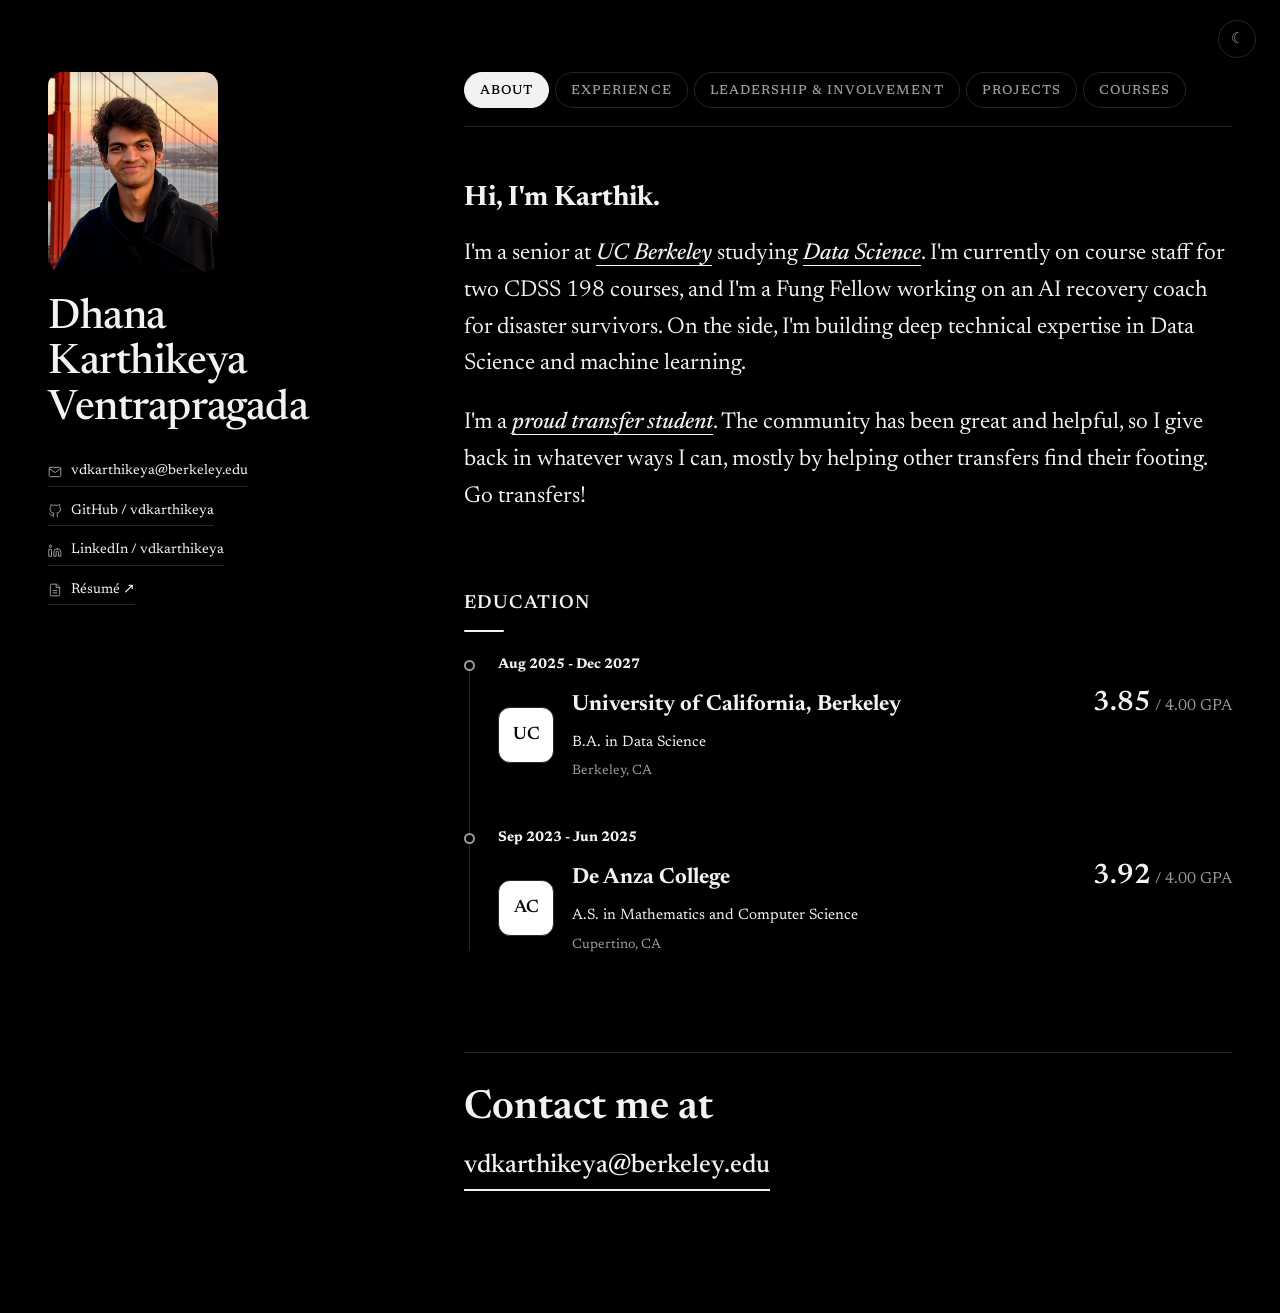
==== commit 46d6e0dd: "Newsreader everywhere, one line under pills, remove In progress tags Co-Authored-By: Claude Sonnet 5" ====
--- a/index.html
+++ b/index.html
@@ -6,7 +6,7 @@
 <title>Dhana Karthikeya Ventrapragada</title>
 <link rel="preconnect" href="https://fonts.googleapis.com">
 <link rel="preconnect" href="https://fonts.gstatic.com" crossorigin>
-<link href="https://fonts.googleapis.com/css2?family=Instrument+Sans:wght@600&family=Vollkorn:ital,wght@0,400;0,500;0,600;0,700;1,400;1,500&family=Karla:wght@300;400;500;600&family=IBM+Plex+Mono:wght@400;500;600;700&display=swap" rel="stylesheet">
+<link href="https://fonts.googleapis.com/css2?family=Newsreader:ital,opsz,wght@0,6..72,400;0,6..72,500;0,6..72,600;0,6..72,700;1,6..72,400;1,6..72,500&display=swap" rel="stylesheet">
 <link rel="icon" href="favicon.ico?v=2" sizes="any">
 <link rel="icon" type="image/svg+xml" href="favicon.svg?v=2">
 <link rel="icon" type="image/png" sizes="32x32" href="favicon-32.png?v=2">
--- a/styles.css
+++ b/styles.css
@@ -10,11 +10,11 @@
   --live:#4ADE80; --wip:#FBBF24;
   color-scheme:dark;
 }
-body { background:var(--paper); color:var(--ink); font-family:'Karla',sans-serif; line-height:1.68; font-size:16px; -webkit-font-smoothing:antialiased; transition:background .4s,color .4s; }
+body { background:var(--paper); color:var(--ink); font-family:'Newsreader',Georgia,serif; line-height:1.68; font-size:16px; -webkit-font-smoothing:antialiased; transition:background .4s,color .4s; }
 a { color:inherit; text-decoration:none; }
 button { font-family:inherit; color:inherit; }
 :focus-visible { outline:2px solid var(--ink); outline-offset:3px; border-radius:4px; }
-.hl { font-family:'Vollkorn',serif; font-style:italic; font-weight:500; border-bottom:1px solid var(--ink); }
+.hl { font-family:'Newsreader',Georgia,serif; font-style:italic; font-weight:500; border-bottom:1px solid var(--ink); }
 a.hl:hover { opacity:.65; }
 
 /* theme toggle */
@@ -30,8 +30,8 @@
 /* rail */
 .avatar { width:170px; height:200px; border-radius:14px; overflow:hidden; background:var(--hover); margin:0 0 24px; }
 .avatar img { width:100%; height:100%; object-fit:cover; display:block; }
-.rail h1 { font-family:'Vollkorn',serif; font-weight:500; font-size:42px; line-height:1.08; letter-spacing:-.01em; }
-.rail-meta { margin-top:28px; display:grid; gap:13px; font-family:'IBM Plex Mono',monospace; font-size:12px; }
+.rail h1 { font-family:'Newsreader',Georgia,serif; font-weight:500; font-size:42px; line-height:1.08; letter-spacing:-.01em; }
+.rail-meta { margin-top:28px; display:grid; gap:13px; font-family:'Newsreader',Georgia,serif; font-size:14px; }
 .rail-meta a { display:inline-flex; align-items:center; gap:9px; color:var(--ink); border-bottom:1px solid var(--line); padding-bottom:2px; width:fit-content; transition:border-color .2s; }
 .rail-meta a:hover { border-color:var(--ink); }
 .rm-ico { display:inline-flex; color:var(--soft); flex-shrink:0; }
@@ -39,7 +39,7 @@
 
 /* section tabs above the bio */
 .tabs { display:flex; gap:6px; flex-wrap:wrap; margin-bottom:48px; padding-bottom:18px; border-bottom:1px solid var(--line); }
-.tab { appearance:none; border:1px solid var(--line); background:transparent; color:var(--soft); padding:9px 18px; border-radius:999px; cursor:pointer; font-family:'IBM Plex Mono',monospace; font-size:12px; white-space:nowrap; min-height:40px; transition:color .2s,border-color .2s,background .2s; }
+.tab { appearance:none; border:1px solid var(--line); background:transparent; color:var(--soft); padding:9px 18px; border-radius:999px; cursor:pointer; font-family:'Newsreader',Georgia,serif; font-size:14px; white-space:nowrap; min-height:40px; transition:color .2s,border-color .2s,background .2s; }
 .tab:hover { color:var(--ink); border-color:var(--ink); }
 .tab.active { background:var(--ink); color:var(--paper); border-color:var(--ink); }
 
@@ -48,33 +48,35 @@
 .page.active { display:block; }
 @keyframes fade { from { opacity:0; transform:translateY(10px); } to { opacity:1; transform:none; } }
 
-.greet { font-family:'Vollkorn',serif; font-weight:700; font-size:28px; color:var(--ink); margin-bottom:14px; }
-.intro { font-family:'Vollkorn',serif; font-weight:400; font-size:23px; line-height:1.6; max-width:60ch; margin-bottom:22px; }
-.sect-label { font-family:'Vollkorn',serif; font-weight:600; font-size:30px; color:var(--ink); margin-bottom:10px; position:relative; display:block; }
+.greet { font-family:'Newsreader',Georgia,serif; font-weight:700; font-size:28px; color:var(--ink); margin-bottom:14px; }
+.intro { font-family:'Newsreader',Georgia,serif; font-weight:400; font-size:23px; line-height:1.6; max-width:60ch; margin-bottom:22px; }
+.sect-label { font-family:'Newsreader',Georgia,serif; font-weight:600; font-size:30px; color:var(--ink); margin-bottom:10px; position:relative; display:block; }
 .sect-label::after { content:''; display:block; width:56px; height:3px; background:var(--ink); border-radius:2px; margin-top:12px; }
-.sect-label.gap { margin-top:72px; }
-.sub-note { font-family:'IBM Plex Mono',monospace; font-size:12px; color:var(--soft); margin:14px 0 6px; }
+.sect-label.gap { margin-top:72px; font-size:19px; }
+.sect-label.gap::after { width:40px; height:2px; margin-top:10px; }
+.sub-note { font-family:'Newsreader',Georgia,serif; font-size:14px; color:var(--soft); margin:14px 0 6px; }
 
 /* status tags: color means something */
-.tag { display:inline-flex; align-items:center; gap:6px; font-family:'IBM Plex Mono',monospace; font-size:10.5px; font-weight:600; padding:3px 10px; border-radius:999px; border:1px solid currentColor; white-space:nowrap; line-height:1.5; }
+.tag { display:inline-flex; align-items:center; gap:6px; font-family:'Newsreader',Georgia,serif; font-size:12.5px; font-weight:600; padding:3px 10px; border-radius:999px; border:1px solid currentColor; white-space:nowrap; line-height:1.5; }
 .tag::before { content:''; width:6px; height:6px; border-radius:50%; background:currentColor; }
 .tag.live { color:var(--live); }
 .tag.wip { color:var(--wip); }
 
 /* experience and leadership rows */
 .xp { border-bottom:1px solid var(--line); }
-.xp:first-of-type { border-top:1px solid var(--line); }
 .xp-head { display:grid; grid-template-columns:auto minmax(0,1fr) auto auto; grid-template-areas:"logo main side toggle"; align-items:center; column-gap:18px; padding:26px 0; cursor:pointer; }
 .ent-logo { grid-area:logo; width:56px; height:56px; border-radius:12px; border:1px solid var(--line); background:#fff; overflow:hidden; display:block; position:relative; }
-.ent-logo img { width:100%; height:100%; object-fit:contain; display:block; padding:4px; }
-.ent-logo-fallback { display:none; width:100%; height:100%; align-items:center; justify-content:center; font-family:'Vollkorn',serif; font-weight:600; font-size:18px; color:#0A0A0A; }
+.ent-logo img { width:100%; height:100%; object-fit:cover; display:block; padding:0; }
+.ent-logo img[src*="isa-deanza"] { transform:scale(1.9); }
+.ent-logo img[src*="csm"] { object-fit:contain; transform:scale(2.1); }
+.ent-logo-fallback { display:none; width:100%; height:100%; align-items:center; justify-content:center; font-family:'Newsreader',Georgia,serif; font-weight:600; font-size:18px; color:#0A0A0A; }
 .xp-main { grid-area:main; min-width:0; }
-.xp-org { font-family:'Vollkorn',serif; font-size:22px; font-weight:600; line-height:1.25; }
+.xp-org { font-family:'Newsreader',Georgia,serif; font-size:22px; font-weight:600; line-height:1.25; }
 .xp-org a { border-bottom:1px solid var(--line); }
 .xp-org a:hover { border-color:var(--ink); }
-.xp-role { font-family:'Vollkorn',serif; font-weight:700; font-size:16px; color:var(--soft); margin-top:3px; }
+.xp-role { font-family:'Newsreader',Georgia,serif; font-weight:700; font-size:16px; color:var(--soft); margin-top:3px; }
 .xp-side { grid-area:side; display:flex; align-items:center; gap:12px; justify-content:flex-end; flex-wrap:wrap; }
-.xp-when { font-family:'IBM Plex Mono',monospace; font-size:13px; font-weight:700; color:var(--ink); white-space:nowrap; }
+.xp-when { font-family:'Newsreader',Georgia,serif; font-size:15px; font-weight:700; color:var(--ink); white-space:nowrap; }
 .xp-toggle { grid-area:toggle; appearance:none; position:relative; width:40px; height:40px; border-radius:50%; border:1px solid var(--line); background:transparent; cursor:pointer; transition:border-color .2s; }
 .xp-toggle::before, .xp-toggle::after { content:''; position:absolute; left:50%; top:50%; width:14px; height:1.5px; background:var(--ink); transform:translate(-50%,-50%); transition:transform .25s; }
 .xp-toggle::after { transform:translate(-50%,-50%) rotate(90deg); }
@@ -88,17 +90,16 @@
 .xp-more li::before { content:'\2022'; position:absolute; left:0; color:var(--soft); }
 
 .page-tools { display:flex; justify-content:space-between; align-items:flex-end; gap:16px; flex-wrap:wrap; margin-bottom:6px; }
-.toggle-all { appearance:none; border:1px solid var(--line); background:transparent; padding:9px 18px; border-radius:999px; font-family:'IBM Plex Mono',monospace; font-size:11.5px; cursor:pointer; min-height:40px; color:var(--soft); transition:border-color .2s,color .2s; }
+.toggle-all { appearance:none; border:1px solid var(--line); background:transparent; padding:9px 18px; border-radius:999px; font-family:'Newsreader',Georgia,serif; font-size:13.5px; cursor:pointer; min-height:40px; color:var(--soft); transition:border-color .2s,color .2s; }
 .toggle-all:hover { border-color:var(--ink); color:var(--ink); }
 .page-intro { display:none; }
 .page-tools { margin-bottom:22px; }
 
 /* projects */
 .pj { padding:26px 0; border-bottom:1px solid var(--line); display:flex; justify-content:space-between; gap:24px; align-items:flex-start; }
-.pj:first-of-type { border-top:1px solid var(--line); }
-.pj-title { font-family:'Vollkorn',serif; font-size:24px; font-weight:500; line-height:1.25; display:flex; gap:14px; align-items:center; flex-wrap:wrap; }
+.pj-title { font-family:'Newsreader',Georgia,serif; font-size:24px; font-weight:500; line-height:1.25; display:flex; gap:14px; align-items:center; flex-wrap:wrap; }
 .pj-line { font-size:16px; color:var(--soft); margin-top:6px; max-width:58ch; }
-.pj-side { display:flex; flex-direction:column; align-items:flex-end; gap:8px; white-space:nowrap; font-family:'IBM Plex Mono',monospace; font-size:12px; color:var(--soft); }
+.pj-side { display:flex; flex-direction:column; align-items:flex-end; gap:8px; white-space:nowrap; font-family:'Newsreader',Georgia,serif; font-size:14px; color:var(--soft); }
 .repo-inline { border-bottom:1px solid var(--ink); color:var(--ink); padding-bottom:1px; }
 .repo-inline:hover { opacity:.6; }
 
@@ -109,42 +110,42 @@
 .tl-item:last-child { padding-bottom:0; }
 .tl-dot { position:absolute; left:-34px; top:6px; width:11px; height:11px; border-radius:50%; background:var(--paper); border:2px solid var(--soft); }
 .edu-top { display:flex; gap:12px; align-items:center; flex-wrap:wrap; margin-bottom:10px; }
-.edu-when { font-family:'IBM Plex Mono',monospace; font-size:12px; font-weight:700; color:var(--ink); }
+.edu-when { font-family:'Newsreader',Georgia,serif; font-size:14px; font-weight:700; color:var(--ink); }
 .tl-row { display:flex; gap:18px; align-items:center; }
 .tl-row .ent-logo { grid-area:auto; flex-shrink:0; }
 .tl-body { flex:1; min-width:0; }
 .tl-head { display:flex; justify-content:space-between; align-items:baseline; gap:16px; flex-wrap:wrap; }
-.edu-school { font-family:'Vollkorn',serif; font-weight:700; font-size:22px; }
-.stat { font-family:'Vollkorn',serif; font-weight:600; font-size:28px; color:var(--ink); white-space:nowrap; line-height:1; }
-.stat .max { font-size:14px; color:var(--soft); font-family:'IBM Plex Mono',monospace; font-weight:400; }
+.edu-school { font-family:'Newsreader',Georgia,serif; font-weight:700; font-size:22px; }
+.stat { font-family:'Newsreader',Georgia,serif; font-weight:600; font-size:28px; color:var(--ink); white-space:nowrap; line-height:1; }
+.stat .max { font-size:16px; color:var(--soft); font-family:'Newsreader',Georgia,serif; font-weight:400; }
 .edu-degree { font-size:15px; margin-top:6px; color:var(--ink); }
-.edu-loc { font-family:'IBM Plex Mono',monospace; font-size:11.5px; color:var(--soft); margin-top:5px; }
-.go-pill { display:inline-flex; align-items:center; gap:9px; margin-top:16px; padding:9px 18px; border:1px solid var(--line); border-radius:999px; font-family:'IBM Plex Mono',monospace; font-size:11.5px; color:var(--soft); cursor:pointer; background:transparent; transition:border-color .2s,color .2s; }
+.edu-loc { font-family:'Newsreader',Georgia,serif; font-size:13.5px; color:var(--soft); margin-top:5px; }
+.go-pill { display:inline-flex; align-items:center; gap:9px; margin-top:16px; padding:9px 18px; border:1px solid var(--line); border-radius:999px; font-family:'Newsreader',Georgia,serif; font-size:13.5px; color:var(--soft); cursor:pointer; background:transparent; transition:border-color .2s,color .2s; }
 .go-pill:hover { border-color:var(--ink); color:var(--ink); }
 
 /* contact */
 .contact { margin-top:96px; padding-top:34px; border-top:1px solid var(--line); }
-.contact h2 { font-family:'Vollkorn',serif; font-weight:600; font-size:40px; line-height:1.1; margin-bottom:14px; }
-.contact .email { display:inline-block; font-family:'Vollkorn',serif; font-weight:500; font-size:26px; border-bottom:2px solid var(--ink); margin-bottom:26px; word-break:break-all; }
+.contact h2 { font-family:'Newsreader',Georgia,serif; font-weight:600; font-size:40px; line-height:1.1; margin-bottom:14px; }
+.contact .email { display:inline-block; font-family:'Newsreader',Georgia,serif; font-weight:500; font-size:26px; border-bottom:2px solid var(--ink); margin-bottom:26px; word-break:break-all; }
 .contact .email:hover { opacity:.65; }
-.socials { display:flex; gap:22px; align-items:center; flex-wrap:wrap; font-family:'IBM Plex Mono',monospace; font-size:12px; }
+.socials { display:flex; gap:22px; align-items:center; flex-wrap:wrap; font-family:'Newsreader',Georgia,serif; font-size:14px; }
 .socials a { color:var(--soft); display:inline-flex; gap:8px; align-items:center; transition:color .2s; }
 .socials a:hover { color:var(--ink); }
 .socials svg { width:18px; height:18px; }
 
 /* courses */
 .gpa-row { display:flex; gap:48px; flex-wrap:wrap; margin:22px 0 54px; }
-.gpa-row .stat-block { font-family:'IBM Plex Mono',monospace; font-size:11.5px; color:var(--soft); }
-.gpa-row .stat-block b { display:block; font-family:'Vollkorn',serif; font-weight:600; font-size:44px; line-height:1.1; color:var(--ink); margin-bottom:2px; }
+.gpa-row .stat-block { font-family:'Newsreader',Georgia,serif; font-size:13.5px; color:var(--soft); }
+.gpa-row .stat-block b { display:block; font-family:'Newsreader',Georgia,serif; font-weight:600; font-size:44px; line-height:1.1; color:var(--ink); margin-bottom:2px; }
 .term { display:grid; grid-template-columns:150px minmax(0,1fr); gap:40px; align-items:start; margin-top:50px; }
 .term:first-of-type { margin-top:0; }
-.thead { font-family:'IBM Plex Mono',monospace; font-size:12px; letter-spacing:.06em; color:var(--ink); display:flex; gap:10px; align-items:center; flex-wrap:wrap; }
+.thead { font-family:'Newsreader',Georgia,serif; font-size:14px; letter-spacing:.06em; color:var(--ink); display:flex; gap:10px; align-items:center; flex-wrap:wrap; }
 .term-rows { min-width:0; }
 .course-row { display:grid; grid-template-columns:108px minmax(0,1fr) 90px; gap:20px; align-items:baseline; padding:13px 0; border-bottom:1px solid var(--line); }
 .course-row:last-child { border-bottom:none; }
-.course-row .code { font-family:'IBM Plex Mono',monospace; font-size:12px; color:var(--soft); }
+.course-row .code { font-family:'Newsreader',Georgia,serif; font-size:14px; color:var(--soft); }
 .course-row .ctitle { font-size:14px; overflow-wrap:break-word; }
-.course-row .grade { font-family:'IBM Plex Mono',monospace; font-size:12.5px; font-weight:600; color:var(--ink); white-space:nowrap; }
+.course-row .grade { font-family:'Newsreader',Georgia,serif; font-size:14.5px; font-weight:600; color:var(--ink); white-space:nowrap; }
 .course-row .grade.muted { color:var(--soft); font-weight:400; }
 .course-row .grade.ip { color:var(--wip); }
 
@@ -174,7 +175,6 @@
 }
 @media (prefers-reduced-motion:reduce) { *, .page { animation:none !important; transition:none !important; scroll-behavior:auto; } }
 
-.tab { text-transform:uppercase; letter-spacing:.06em; }
-.sect-label { font-family:'Instrument Sans','Karla',sans-serif; font-weight:600; font-size:15px; letter-spacing:.16em; text-transform:uppercase; }
+.sect-label { text-transform:uppercase; letter-spacing:.06em; }
+.tab { font-weight:500; font-size:13px; letter-spacing:.08em; text-transform:uppercase; padding:7px 15px; min-height:36px; }
 
-.sect-label::after { width:36px; height:2px; margin-top:10px; }
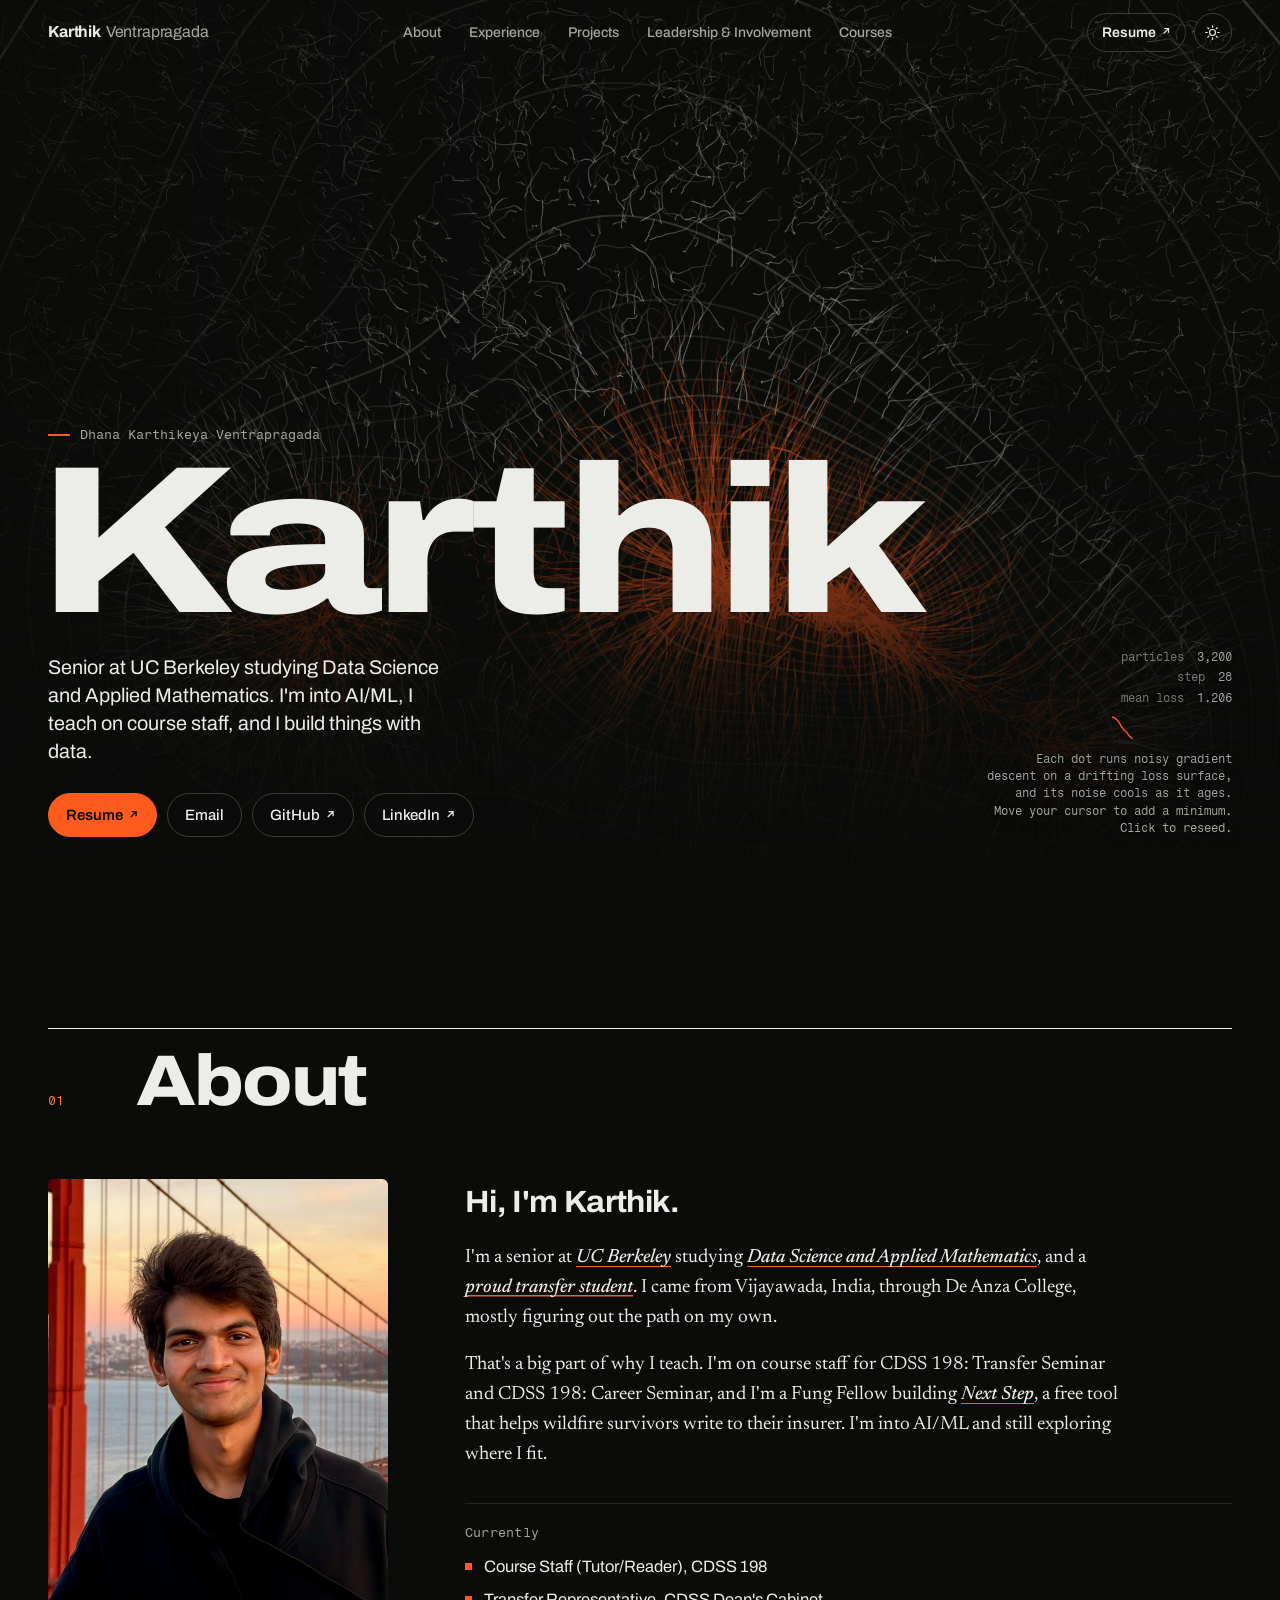
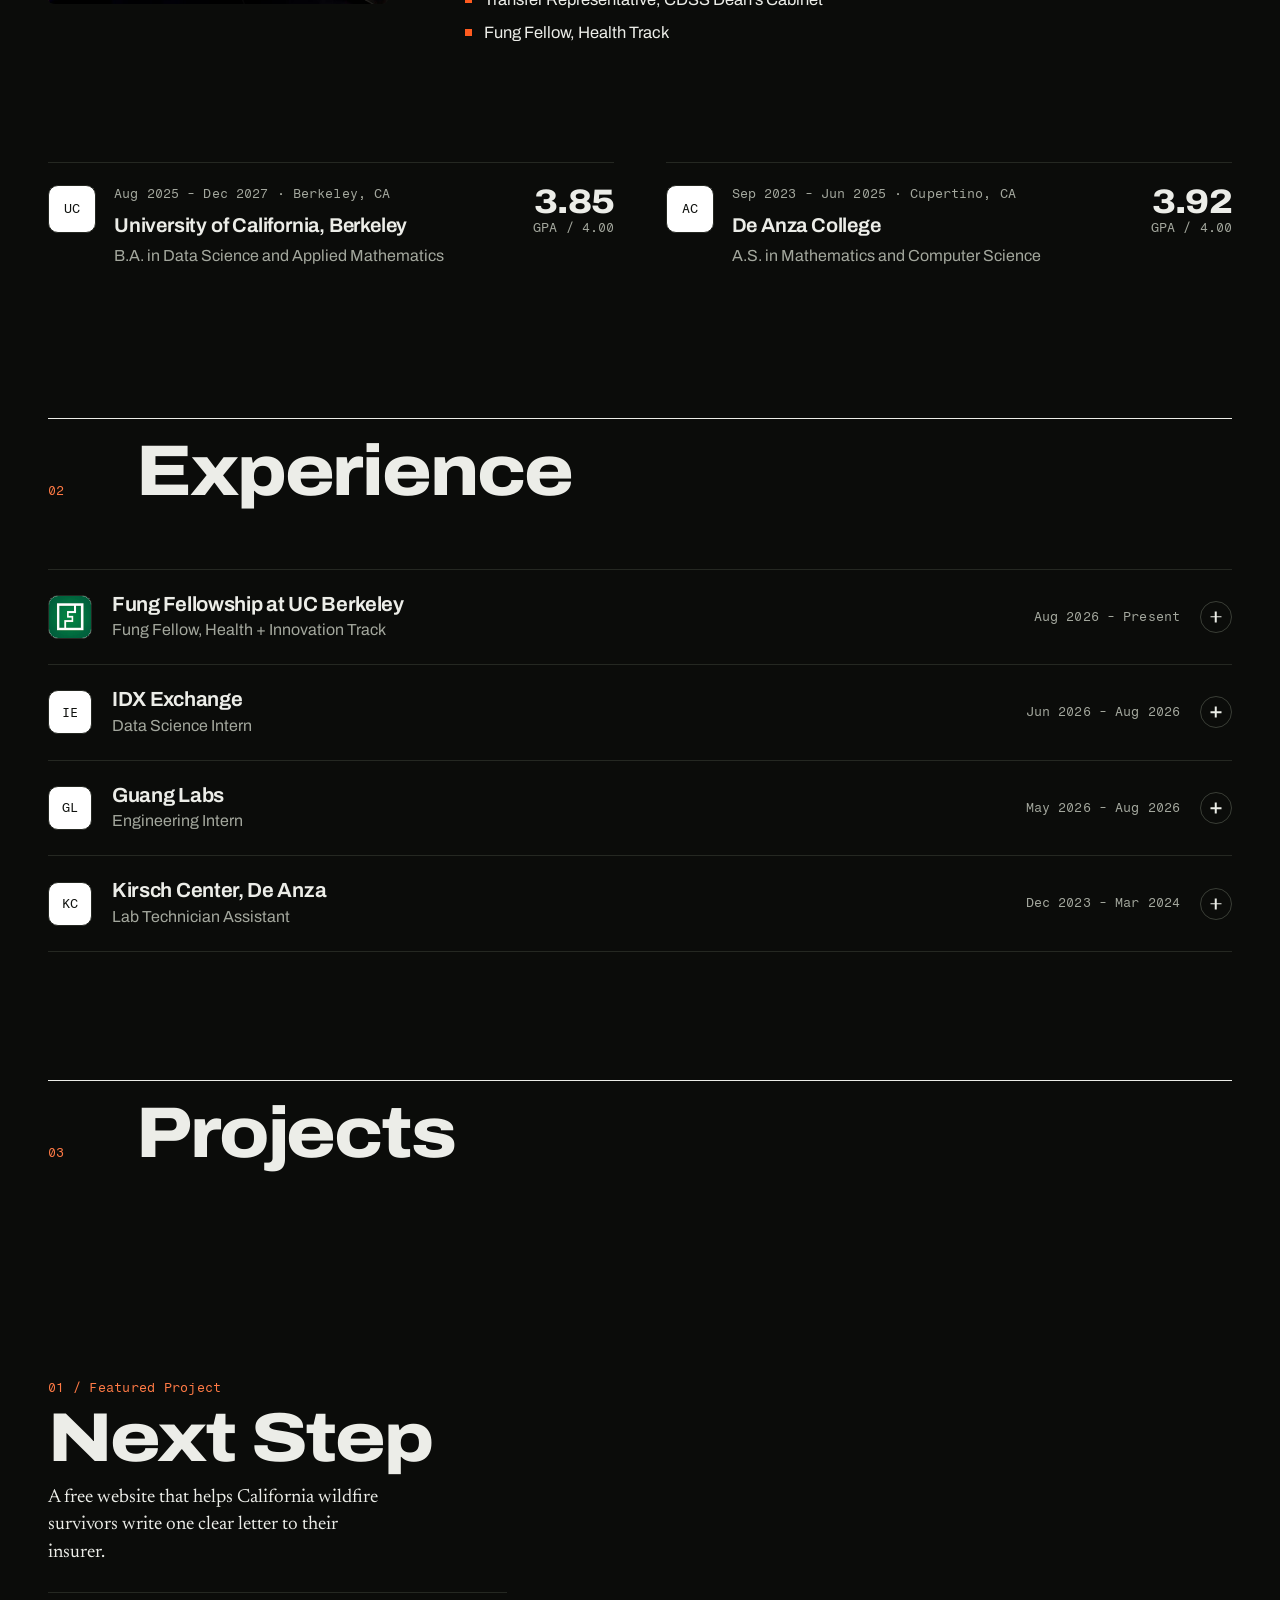
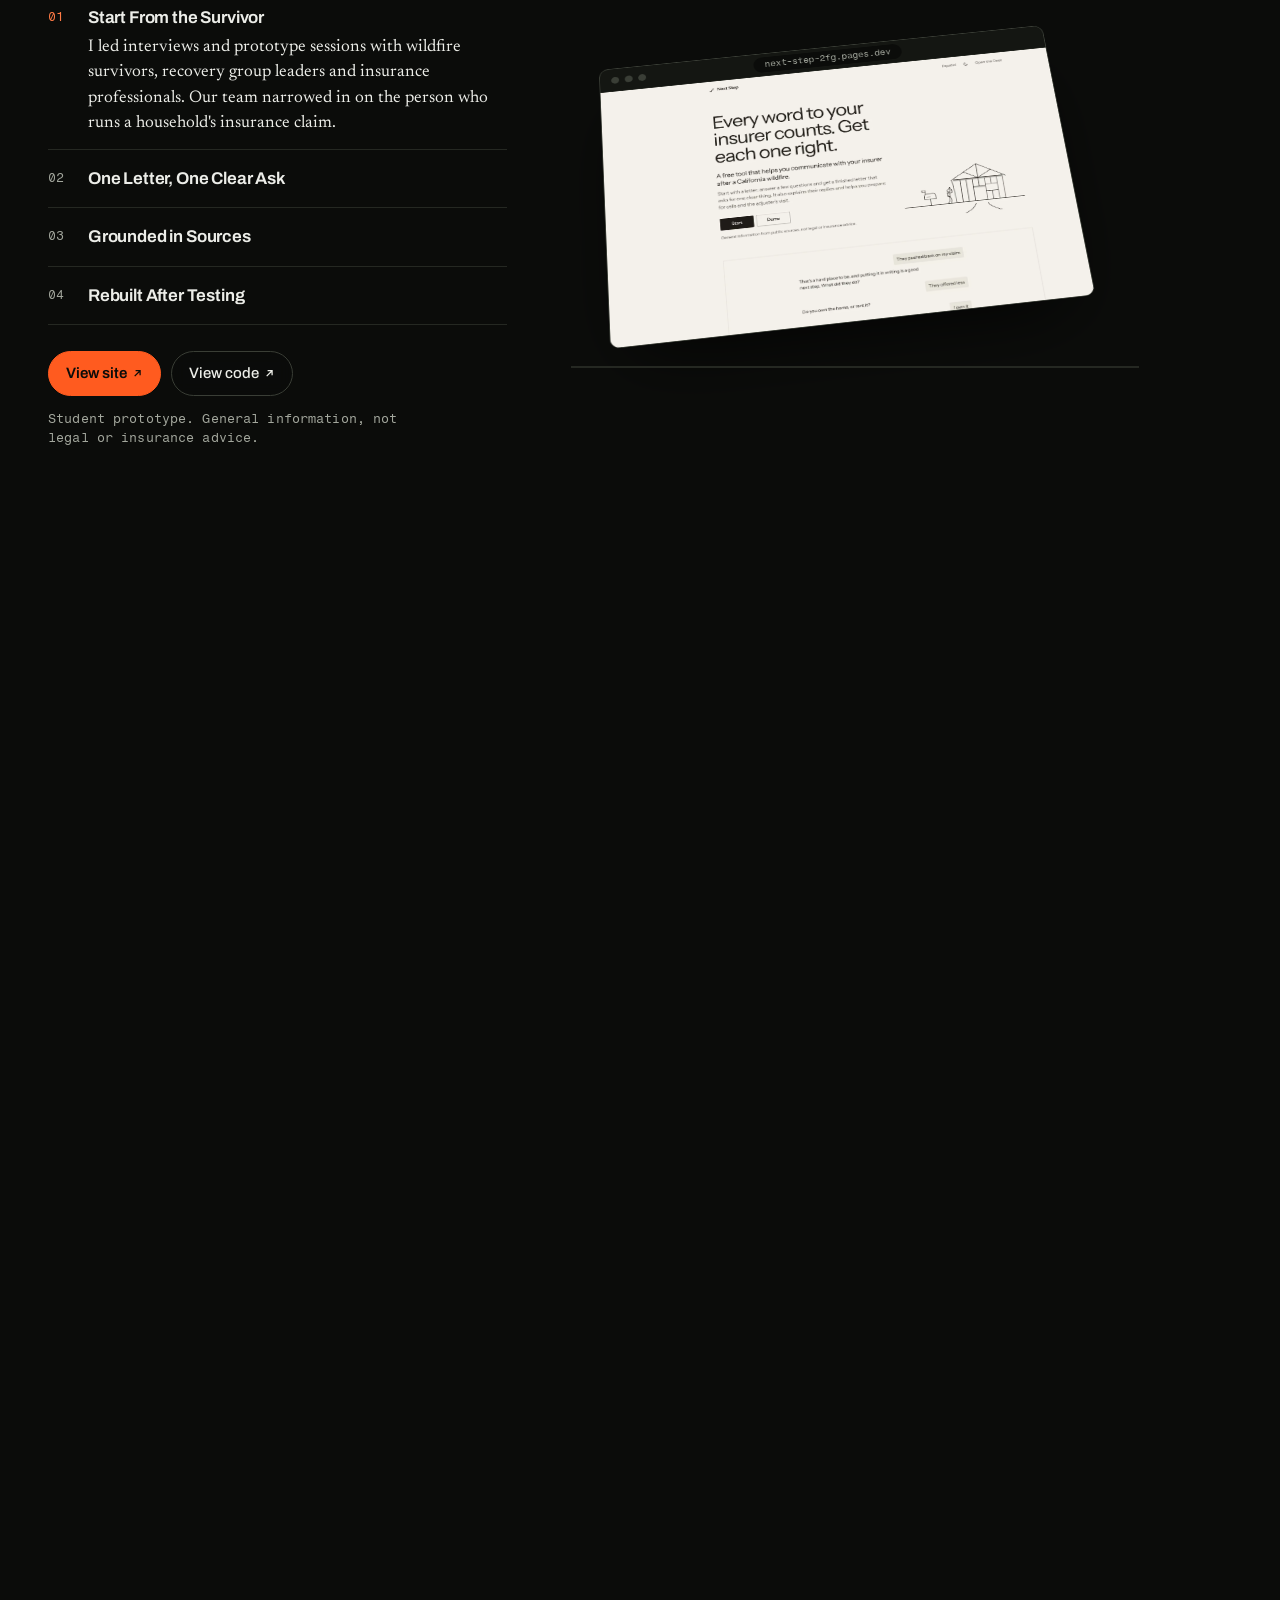
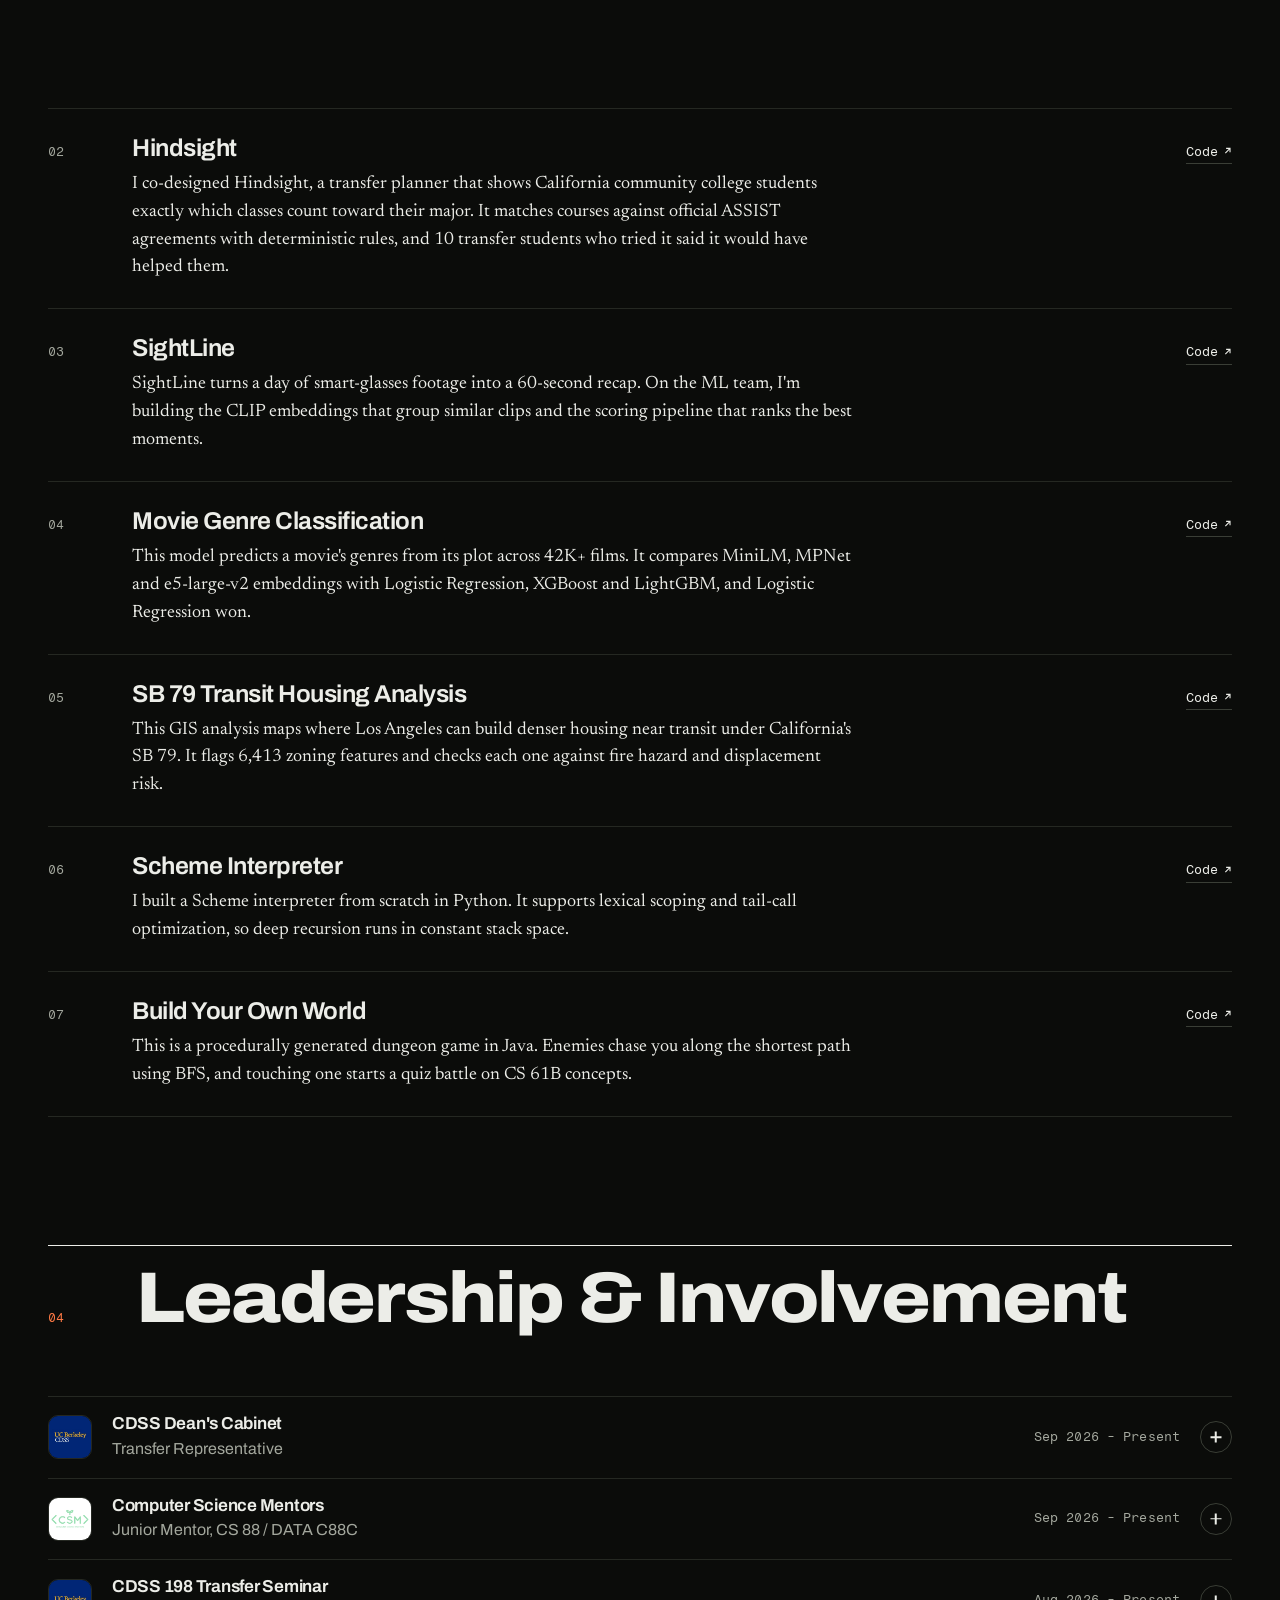
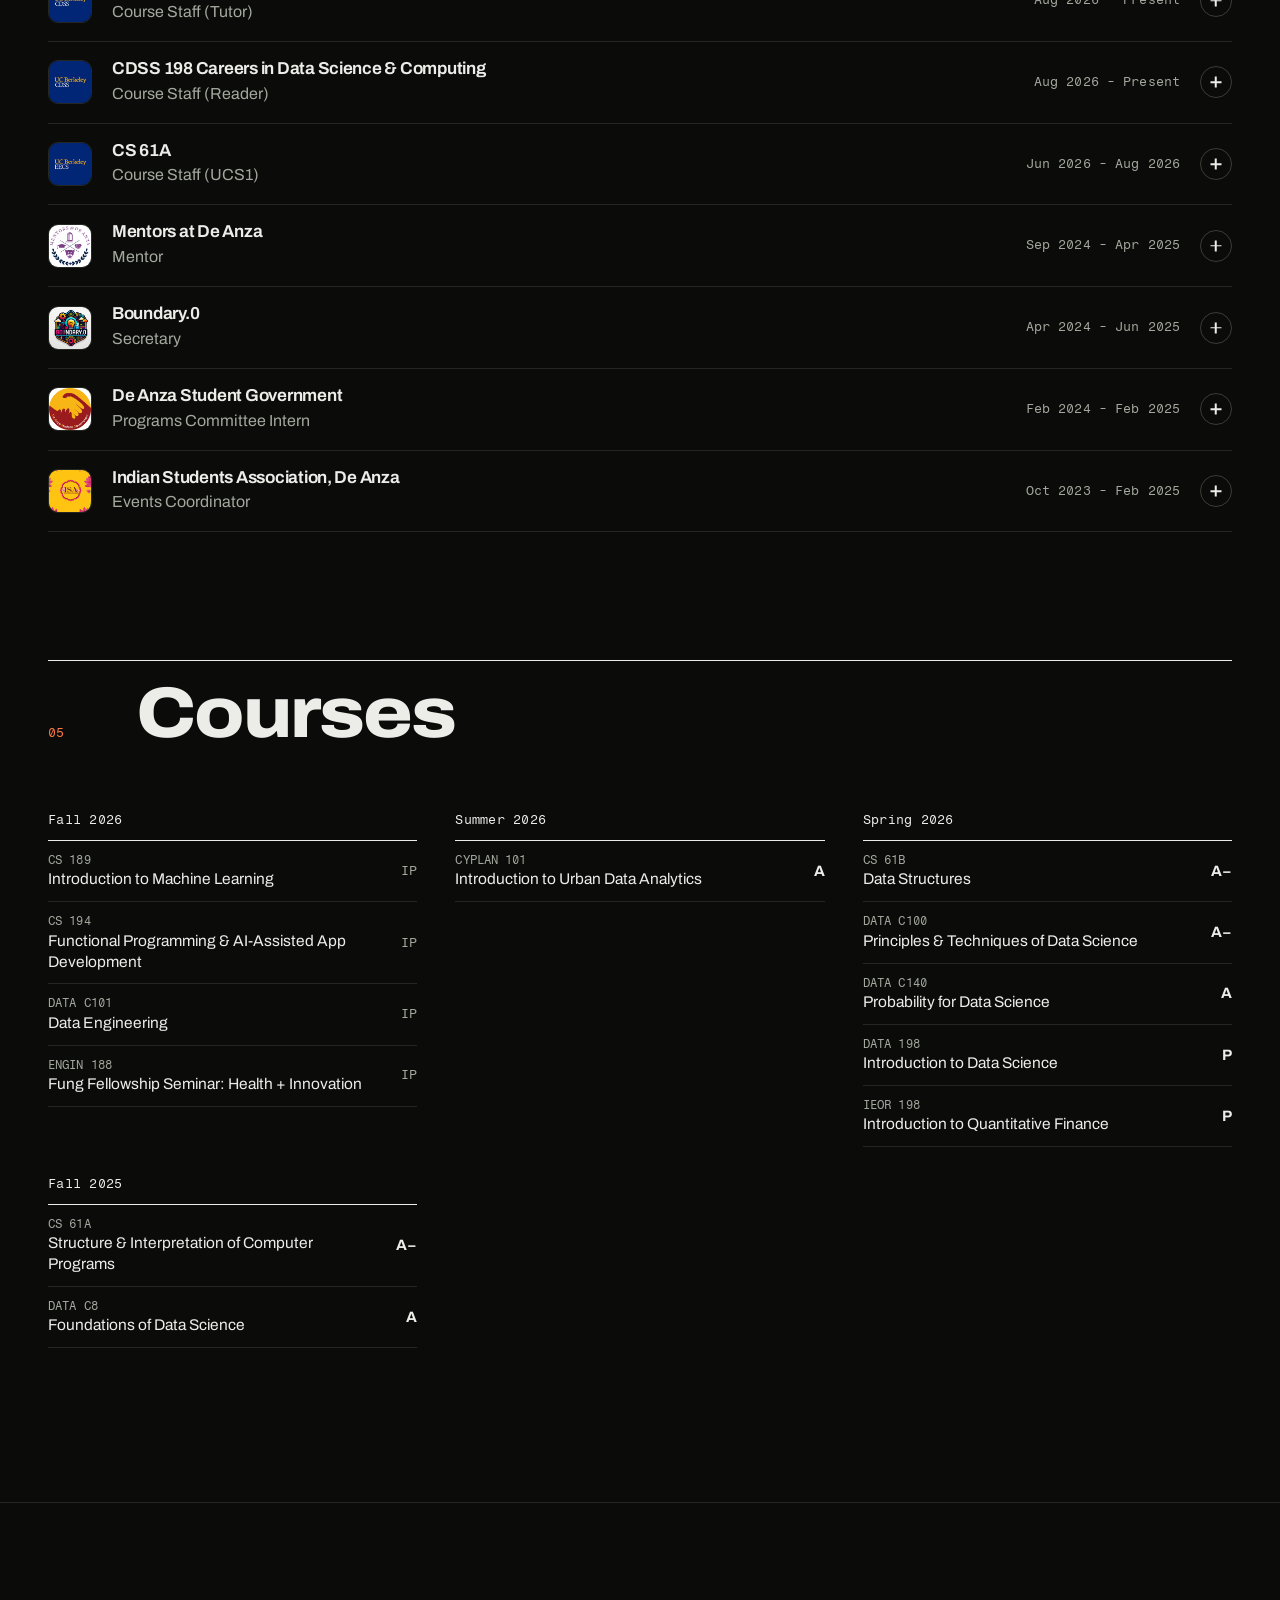
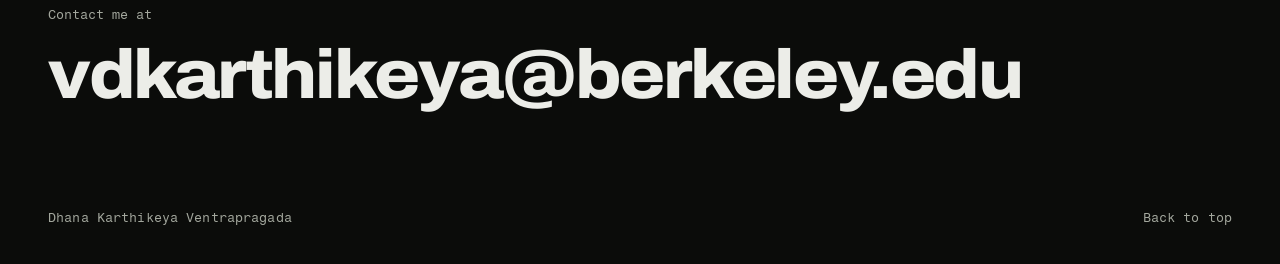
==== commit 6a50d050: "Redesign: hybrid editorial shell with Langevin hero and Next Step set piece - Hero: WebGL loss-surfa" ====
--- a/index.html
+++ b/index.html
@@ -4,9 +4,17 @@
 <meta charset="UTF-8">
 <meta name="viewport" content="width=device-width, initial-scale=1.0">
 <title>Dhana Karthikeya Ventrapragada</title>
+<meta name="description" content="Karthik Ventrapragada, a senior at UC Berkeley studying Data Science and Applied Mathematics. Experience, projects, teaching and courses.">
+<meta property="og:title" content="Dhana Karthikeya Ventrapragada">
+<meta property="og:description" content="Senior at UC Berkeley studying Data Science and Applied Mathematics.">
+<meta property="og:image" content="https://vdkarthikeya.github.io/og.jpg">
+<meta property="og:url" content="https://vdkarthikeya.github.io/">
+<meta name="twitter:card" content="summary_large_image">
+<meta name="theme-color" content="#0b0c0a" media="(prefers-color-scheme: dark)">
+<meta name="theme-color" content="#f3f4f0" media="(prefers-color-scheme: light)">
 <link rel="preconnect" href="https://fonts.googleapis.com">
 <link rel="preconnect" href="https://fonts.gstatic.com" crossorigin>
-<link href="https://fonts.googleapis.com/css2?family=Newsreader:ital,opsz,wght@0,6..72,400;0,6..72,500;0,6..72,600;0,6..72,700;1,6..72,400;1,6..72,500&display=swap" rel="stylesheet">
+<link href="https://fonts.googleapis.com/css2?family=Archivo:wdth,wght@62..125,100..900&family=Fragment+Mono&family=Newsreader:ital,opsz,wght@0,6..72,400..600;1,6..72,400&display=swap" rel="stylesheet">
 <link rel="icon" href="favicon.ico?v=2" sizes="any">
 <link rel="icon" type="image/svg+xml" href="favicon.svg?v=2">
 <link rel="icon" type="image/png" sizes="32x32" href="favicon-32.png?v=2">
@@ -15,23 +23,38 @@
 <script>var __l=false;try{__l=localStorage.getItem("theme")==="light"}catch(e){}if(!__l)document.documentElement.classList.add("dark");</script>
 </head>
 <body>
-  <button class="theme-corner" id="themeBtn" aria-label="Toggle dark mode"><span id="themeIco">&#9728;</span></button>
+  <a class="skip" href="#home">Skip to content</a>
 
-  <div class="wrap">
-    <div class="grid">
-      <aside class="rail" id="rail"></aside>
-      <main class="content">
-        <nav class="tabs" id="tabs" aria-label="Sections"></nav>
-        <section class="page active" id="page-home"></section>
-        <section class="page" id="page-experience"></section>
-        <section class="page" id="page-leadership"></section>
-        <section class="page" id="page-projects"></section>
-        <section class="page" id="page-courses"></section>
-      </main>
+  <header class="bar" id="bar">
+    <div class="bar-in">
+      <a class="mark" href="#top" id="mark" aria-label="Back to top"></a>
+      <nav class="tabs" id="tabs" aria-label="Sections"></nav>
+      <div class="bar-tools">
+        <a class="bar-resume" id="barResume" target="_blank" rel="noopener">Resume</a>
+        <button class="theme" id="themeBtn" aria-label="Switch between dark and light mode"><span id="themeIco"></span></button>
+      </div>
     </div>
-  </div>
+  </header>
+
+  <section class="hero" id="top" aria-label="Introduction">
+    <canvas class="hero-field" id="heroField" aria-hidden="true"></canvas>
+    <canvas class="hero-dots" id="heroDots" aria-hidden="true"></canvas>
+    <div class="hero-copy" id="heroCopy"></div>
+    <div class="hud" id="hud" aria-hidden="true"></div>
+  </section>
+
+  <main class="content" id="content">
+    <section class="sect" id="home" aria-labelledby="h-home"></section>
+    <section class="sect" id="experience" aria-labelledby="h-experience"></section>
+    <section class="sect" id="projects" aria-labelledby="h-projects"></section>
+    <section class="sect" id="leadership" aria-labelledby="h-leadership"></section>
+    <section class="sect" id="courses" aria-labelledby="h-courses"></section>
+  </main>
+
+  <footer class="foot" id="contact"></footer>
 
 <script src="data.js"></script>
+<script src="hero.js"></script>
 <script src="app.js"></script>
 </body>
 </html>
--- a/styles.css
+++ b/styles.css
@@ -1,180 +1,349 @@
-*, *::before, *::after { box-sizing:border-box; margin:0; padding:0; }
-html { scroll-behavior:smooth; }
+/* Theme. Light is :root, dark is :root.dark (default, set before paint in index.html). */
 :root {
-  --paper:#FFFFFF; --ink:#0A0A0A; --soft:#5E5E5E; --line:#E3E3E3; --accent:#0A0A0A; --hover:#F5F5F5;
-  --live:#15803D; --wip:#B45309;
-  color-scheme:light;
+  --bg: #f3f4f0;
+  --bg-2: #e8eae4;
+  --ink: #10120f;
+  --soft: #4f534b;
+  --line: #d3d6cd;
+  --line-2: #b9bdb2;
+  --accent: #c2410c;
+  --accent-ink: #b23a09;
+  --on-accent: #ffffff;
+  --field-line: #8d9386;
+  --field-alpha: 0.5;
+  --field-glow: 0.05;
+  --dot-alpha: 1.4;
+  --shadow: 0 40px 80px -36px rgba(16, 18, 15, .35);
+
+  --f-display: "Archivo", "Helvetica Neue", Arial, sans-serif;
+  --f-body: "Newsreader", Georgia, serif;
+  --f-mono: "Fragment Mono", ui-monospace, "SF Mono", Menlo, monospace;
+  --pad: clamp(20px, 4vw, 48px);
+  --max: 1360px;
+  --barh: 64px;
+  color-scheme: light;
 }
 :root.dark {
-  --paper:#000000; --ink:#F2F2F2; --soft:#9A9A9A; --line:#262626; --accent:#F2F2F2; --hover:#0F0F0F;
-  --live:#4ADE80; --wip:#FBBF24;
-  color-scheme:dark;
-}
-body { background:var(--paper); color:var(--ink); font-family:'Newsreader',Georgia,serif; line-height:1.68; font-size:16px; -webkit-font-smoothing:antialiased; transition:background .4s,color .4s; }
-a { color:inherit; text-decoration:none; }
-button { font-family:inherit; color:inherit; }
-:focus-visible { outline:2px solid var(--ink); outline-offset:3px; border-radius:4px; }
-.hl { font-family:'Newsreader',Georgia,serif; font-style:italic; font-weight:500; border-bottom:1px solid var(--ink); }
-a.hl:hover { opacity:.65; }
-
-/* theme toggle */
-.theme-corner { position:fixed; top:20px; right:24px; z-index:60; width:38px; height:38px; border-radius:50%; border:1px solid var(--line); background:var(--paper); color:var(--soft); font-size:15px; line-height:1; cursor:pointer; display:flex; align-items:center; justify-content:center; transition:color .2s,border-color .2s,background .4s; }
-.theme-corner:hover { color:var(--ink); border-color:var(--soft); }
-
-/* layout */
-.wrap { max-width:1440px; margin:0 auto; padding-inline:48px; }
-.grid { display:grid; grid-template-columns:320px minmax(0,1fr); gap:96px; padding-top:72px; padding-bottom:96px; }
-.rail { position:sticky; top:72px; align-self:start; min-width:0; }
-.content { min-width:0; max-width:860px; }
-
-/* rail */
-.avatar { width:170px; height:200px; border-radius:14px; overflow:hidden; background:var(--hover); margin:0 0 24px; }
-.avatar img { width:100%; height:100%; object-fit:cover; display:block; }
-.rail h1 { font-family:'Newsreader',Georgia,serif; font-weight:500; font-size:42px; line-height:1.08; letter-spacing:-.01em; }
-.rail-meta { margin-top:28px; display:grid; gap:13px; font-family:'Newsreader',Georgia,serif; font-size:14px; }
-.rail-meta a { display:inline-flex; align-items:center; gap:9px; color:var(--ink); border-bottom:1px solid var(--line); padding-bottom:2px; width:fit-content; transition:border-color .2s; }
-.rail-meta a:hover { border-color:var(--ink); }
-.rm-ico { display:inline-flex; color:var(--soft); flex-shrink:0; }
-.rm-ico svg { width:14px; height:14px; display:block; }
-
-/* section tabs above the bio */
-.tabs { display:flex; gap:6px; flex-wrap:wrap; margin-bottom:48px; padding-bottom:18px; border-bottom:1px solid var(--line); }
-.tab { appearance:none; border:1px solid var(--line); background:transparent; color:var(--soft); padding:9px 18px; border-radius:999px; cursor:pointer; font-family:'Newsreader',Georgia,serif; font-size:14px; white-space:nowrap; min-height:40px; transition:color .2s,border-color .2s,background .2s; }
-.tab:hover { color:var(--ink); border-color:var(--ink); }
-.tab.active { background:var(--ink); color:var(--paper); border-color:var(--ink); }
-
-/* pages */
-.page { display:none; animation:fade .45s cubic-bezier(.2,.7,.2,1) both; }
-.page.active { display:block; }
-@keyframes fade { from { opacity:0; transform:translateY(10px); } to { opacity:1; transform:none; } }
-
-.greet { font-family:'Newsreader',Georgia,serif; font-weight:700; font-size:28px; color:var(--ink); margin-bottom:14px; }
-.intro { font-family:'Newsreader',Georgia,serif; font-weight:400; font-size:23px; line-height:1.6; max-width:60ch; margin-bottom:22px; }
-.sect-label { font-family:'Newsreader',Georgia,serif; font-weight:600; font-size:30px; color:var(--ink); margin-bottom:10px; position:relative; display:block; }
-.sect-label::after { content:''; display:block; width:56px; height:3px; background:var(--ink); border-radius:2px; margin-top:12px; }
-.sect-label.gap { margin-top:72px; font-size:19px; }
-.sect-label.gap::after { width:40px; height:2px; margin-top:10px; }
-.sub-note { font-family:'Newsreader',Georgia,serif; font-size:14px; color:var(--soft); margin:14px 0 6px; }
-
-/* status tags: color means something */
-.tag { display:inline-flex; align-items:center; gap:6px; font-family:'Newsreader',Georgia,serif; font-size:12.5px; font-weight:600; padding:3px 10px; border-radius:999px; border:1px solid currentColor; white-space:nowrap; line-height:1.5; }
-.tag::before { content:''; width:6px; height:6px; border-radius:50%; background:currentColor; }
-.tag.live { color:var(--live); }
-.tag.wip { color:var(--wip); }
-
-/* experience and leadership rows */
-.xp { border-bottom:1px solid var(--line); }
-.xp-head { display:grid; grid-template-columns:auto minmax(0,1fr) auto auto; grid-template-areas:"logo main side toggle"; align-items:center; column-gap:18px; padding:26px 0; cursor:pointer; }
-.ent-logo { grid-area:logo; width:56px; height:56px; border-radius:12px; border:1px solid var(--line); background:#fff; overflow:hidden; display:block; position:relative; }
-.ent-logo img { width:100%; height:100%; object-fit:cover; display:block; padding:0; }
-.ent-logo img[src*="isa-deanza"] { transform:scale(1.9); }
-.ent-logo img[src*="csm"] { object-fit:contain; transform:scale(2.1); }
-.ent-logo-fallback { display:none; width:100%; height:100%; align-items:center; justify-content:center; font-family:'Newsreader',Georgia,serif; font-weight:600; font-size:18px; color:#0A0A0A; }
-.xp-main { grid-area:main; min-width:0; }
-.xp-org { font-family:'Newsreader',Georgia,serif; font-size:22px; font-weight:600; line-height:1.25; }
-.xp-org a { border-bottom:1px solid var(--line); }
-.xp-org a:hover { border-color:var(--ink); }
-.xp-role { font-family:'Newsreader',Georgia,serif; font-weight:700; font-size:16px; color:var(--soft); margin-top:3px; }
-.xp-side { grid-area:side; display:flex; align-items:center; gap:12px; justify-content:flex-end; flex-wrap:wrap; }
-.xp-when { font-family:'Newsreader',Georgia,serif; font-size:15px; font-weight:700; color:var(--ink); white-space:nowrap; }
-.xp-toggle { grid-area:toggle; appearance:none; position:relative; width:40px; height:40px; border-radius:50%; border:1px solid var(--line); background:transparent; cursor:pointer; transition:border-color .2s; }
-.xp-toggle::before, .xp-toggle::after { content:''; position:absolute; left:50%; top:50%; width:14px; height:1.5px; background:var(--ink); transform:translate(-50%,-50%); transition:transform .25s; }
-.xp-toggle::after { transform:translate(-50%,-50%) rotate(90deg); }
-.xp.open .xp-toggle::after, .all-open .xp .xp-toggle::after { transform:translate(-50%,-50%) rotate(0deg); }
-.xp-head:hover .xp-toggle { border-color:var(--ink); }
-.xp-more { display:grid; grid-template-rows:0fr; transition:grid-template-rows .3s ease; }
-.xp-more > div { overflow:hidden; }
-.xp.open .xp-more, .all-open .xp .xp-more { grid-template-rows:1fr; }
-.xp-more ul { list-style:none; display:grid; gap:10px; padding:0 58px 28px 74px; }
-.xp-more li { position:relative; padding-left:19px; font-size:16px; color:var(--ink); line-height:1.65; overflow-wrap:break-word; max-width:62ch; }
-.xp-more li::before { content:'\2022'; position:absolute; left:0; color:var(--soft); }
-
-.page-tools { display:flex; justify-content:space-between; align-items:flex-end; gap:16px; flex-wrap:wrap; margin-bottom:6px; }
-.toggle-all { appearance:none; border:1px solid var(--line); background:transparent; padding:9px 18px; border-radius:999px; font-family:'Newsreader',Georgia,serif; font-size:13.5px; cursor:pointer; min-height:40px; color:var(--soft); transition:border-color .2s,color .2s; }
-.toggle-all:hover { border-color:var(--ink); color:var(--ink); }
-.page-intro { display:none; }
-.page-tools { margin-bottom:22px; }
-
-/* projects */
-.pj { padding:26px 0; border-bottom:1px solid var(--line); display:flex; justify-content:space-between; gap:24px; align-items:flex-start; }
-.pj-title { font-family:'Newsreader',Georgia,serif; font-size:24px; font-weight:500; line-height:1.25; display:flex; gap:14px; align-items:center; flex-wrap:wrap; }
-.pj-line { font-size:16px; color:var(--soft); margin-top:6px; max-width:58ch; }
-.pj-side { display:flex; flex-direction:column; align-items:flex-end; gap:8px; white-space:nowrap; font-family:'Newsreader',Georgia,serif; font-size:14px; color:var(--soft); }
-.repo-inline { border-bottom:1px solid var(--ink); color:var(--ink); padding-bottom:1px; }
-.repo-inline:hover { opacity:.6; }
-
-/* education timeline */
-.tl { position:relative; padding-left:34px; margin-top:22px; }
-.tl::before { content:''; position:absolute; left:5px; top:6px; bottom:6px; width:1px; background:var(--line); }
-.tl-item { position:relative; padding-bottom:44px; }
-.tl-item:last-child { padding-bottom:0; }
-.tl-dot { position:absolute; left:-34px; top:6px; width:11px; height:11px; border-radius:50%; background:var(--paper); border:2px solid var(--soft); }
-.edu-top { display:flex; gap:12px; align-items:center; flex-wrap:wrap; margin-bottom:10px; }
-.edu-when { font-family:'Newsreader',Georgia,serif; font-size:14px; font-weight:700; color:var(--ink); }
-.tl-row { display:flex; gap:18px; align-items:center; }
-.tl-row .ent-logo { grid-area:auto; flex-shrink:0; }
-.tl-body { flex:1; min-width:0; }
-.tl-head { display:flex; justify-content:space-between; align-items:baseline; gap:16px; flex-wrap:wrap; }
-.edu-school { font-family:'Newsreader',Georgia,serif; font-weight:700; font-size:22px; }
-.stat { font-family:'Newsreader',Georgia,serif; font-weight:600; font-size:28px; color:var(--ink); white-space:nowrap; line-height:1; }
-.stat .max { font-size:16px; color:var(--soft); font-family:'Newsreader',Georgia,serif; font-weight:400; }
-.edu-degree { font-size:15px; margin-top:6px; color:var(--ink); }
-.edu-loc { font-family:'Newsreader',Georgia,serif; font-size:13.5px; color:var(--soft); margin-top:5px; }
-.go-pill { display:inline-flex; align-items:center; gap:9px; margin-top:16px; padding:9px 18px; border:1px solid var(--line); border-radius:999px; font-family:'Newsreader',Georgia,serif; font-size:13.5px; color:var(--soft); cursor:pointer; background:transparent; transition:border-color .2s,color .2s; }
-.go-pill:hover { border-color:var(--ink); color:var(--ink); }
-
-/* contact */
-.contact { margin-top:96px; padding-top:34px; border-top:1px solid var(--line); }
-.contact h2 { font-family:'Newsreader',Georgia,serif; font-weight:600; font-size:40px; line-height:1.1; margin-bottom:14px; }
-.contact .email { display:inline-block; font-family:'Newsreader',Georgia,serif; font-weight:500; font-size:26px; border-bottom:2px solid var(--ink); margin-bottom:26px; word-break:break-all; }
-.contact .email:hover { opacity:.65; }
-.socials { display:flex; gap:22px; align-items:center; flex-wrap:wrap; font-family:'Newsreader',Georgia,serif; font-size:14px; }
-.socials a { color:var(--soft); display:inline-flex; gap:8px; align-items:center; transition:color .2s; }
-.socials a:hover { color:var(--ink); }
-.socials svg { width:18px; height:18px; }
-
-/* courses */
-.gpa-row { display:flex; gap:48px; flex-wrap:wrap; margin:22px 0 54px; }
-.gpa-row .stat-block { font-family:'Newsreader',Georgia,serif; font-size:13.5px; color:var(--soft); }
-.gpa-row .stat-block b { display:block; font-family:'Newsreader',Georgia,serif; font-weight:600; font-size:44px; line-height:1.1; color:var(--ink); margin-bottom:2px; }
-.term { display:grid; grid-template-columns:150px minmax(0,1fr); gap:40px; align-items:start; margin-top:50px; }
-.term:first-of-type { margin-top:0; }
-.thead { font-family:'Newsreader',Georgia,serif; font-size:14px; letter-spacing:.06em; color:var(--ink); display:flex; gap:10px; align-items:center; flex-wrap:wrap; }
-.term-rows { min-width:0; }
-.course-row { display:grid; grid-template-columns:108px minmax(0,1fr) 90px; gap:20px; align-items:baseline; padding:13px 0; border-bottom:1px solid var(--line); }
-.course-row:last-child { border-bottom:none; }
-.course-row .code { font-family:'Newsreader',Georgia,serif; font-size:14px; color:var(--soft); }
-.course-row .ctitle { font-size:14px; overflow-wrap:break-word; }
-.course-row .grade { font-family:'Newsreader',Georgia,serif; font-size:14.5px; font-weight:600; color:var(--ink); white-space:nowrap; }
-.course-row .grade.muted { color:var(--soft); font-weight:400; }
-.course-row .grade.ip { color:var(--wip); }
-
-@media (max-width:1000px) {
-  .grid { grid-template-columns:260px minmax(0,1fr); gap:56px; }
-  .wrap { padding-inline:32px; }
-}
-@media (max-width:880px) {
-  .wrap { padding-inline:18px; }
-  .theme-corner { top:14px; right:16px; width:34px; height:34px; }
-  .grid { grid-template-columns:1fr; gap:36px; padding-top:70px; }
-  .rail { position:static; }
-  .avatar { width:130px; height:152px; }
-  .rail h1 { font-size:36px; }
-  .tabs { flex-wrap:nowrap; overflow-x:auto; margin-bottom:36px; }
-  .intro { font-size:21px; }
-  .xp-head { grid-template-columns:auto minmax(0,1fr) auto; grid-template-areas:"logo main toggle" "side side side"; row-gap:12px; align-items:center; padding:22px 0; }
-  .xp-side { justify-content:flex-start; }
-  .xp-more ul { padding:0 0 24px 0; }
-  .pj { flex-direction:column; gap:12px; }
-  .pj-side { flex-direction:row; align-items:center; gap:16px; }
-  .term { grid-template-columns:1fr; gap:12px; }
-  .course-row { grid-template-columns:84px minmax(0,1fr) 56px; gap:12px; }
-  .contact h2 { font-size:32px; }
-  .contact .email { font-size:20px; }
-  .tl-row { align-items:flex-start; }
-}
-@media (prefers-reduced-motion:reduce) { *, .page { animation:none !important; transition:none !important; scroll-behavior:auto; } }
-
-.sect-label { text-transform:uppercase; letter-spacing:.06em; }
-.tab { font-weight:500; font-size:13px; letter-spacing:.08em; text-transform:uppercase; padding:7px 15px; min-height:36px; }
-
+  --bg: #0b0c0a;
+  --bg-2: #141612;
+  --ink: #ecede8;
+  --soft: #a3a79d;
+  --line: #252822;
+  --line-2: #3a3e36;
+  --accent: #ff5b1f;
+  --accent-ink: #ff7a45;
+  --on-accent: #0b0c0a;
+  --field-line: #4b5145;
+  --field-alpha: 0.6;
+  --field-glow: 0.09;
+  --dot-alpha: 1;
+  --shadow: 0 40px 90px -30px rgba(0, 0, 0, .8);
+  color-scheme: dark;
+}
+
+* { box-sizing: border-box; }
+html { -webkit-text-size-adjust: 100%; }
+body {
+  margin: 0; background: var(--bg); color: var(--ink);
+  font-family: var(--f-display); font-size: 17px; line-height: 1.5;
+  -webkit-font-smoothing: antialiased; text-rendering: optimizeLegibility;
+  overflow-x: hidden;
+}
+a { color: inherit; }
+img { max-width: 100%; }
+h1, h2, h3, h4, p, ul, ol, figure { margin: 0; }
+ul, ol { padding: 0; list-style: none; }
+::selection { background: var(--accent); color: var(--on-accent); }
+:focus-visible { outline: 2px solid var(--accent); outline-offset: 3px; border-radius: 4px; }
+.skip { position: absolute; left: -9999px; top: 8px; z-index: 100; background: var(--ink); color: var(--bg); padding: 8px 14px; border-radius: 6px; }
+.skip:focus { left: 8px; }
+
+.meta { font-family: var(--f-mono); font-size: 12.5px; letter-spacing: .01em; color: var(--soft); }
+.label { font-family: var(--f-mono); font-size: 12.5px; color: var(--soft); letter-spacing: .02em; }
+.label.accent { color: var(--accent-ink); }
+.arr { width: .72em; height: .72em; margin-left: .35em; vertical-align: .02em; transition: transform .25s ease; }
+a:hover .arr { transform: translate(2px, -2px); }
+
+/* Bar */
+.bar { position: fixed; inset: 0 0 auto 0; z-index: 50; transition: background .3s, border-color .3s; border-bottom: 1px solid transparent; }
+.bar.solid { background: color-mix(in srgb, var(--bg) 84%, transparent); -webkit-backdrop-filter: blur(14px) saturate(1.2); backdrop-filter: blur(14px) saturate(1.2); border-bottom-color: var(--line); }
+.bar-in { max-width: var(--max); margin: 0 auto; height: var(--barh); padding: 0 var(--pad); display: flex; align-items: center; justify-content: space-between; gap: 20px; }
+.mark { text-decoration: none; font-weight: 700; font-size: 16px; letter-spacing: -.01em; white-space: nowrap; display: flex; gap: .3em; }
+.mark-v { font-weight: 400; color: var(--soft); }
+.tabs { display: flex; gap: 2px; }
+.tab { text-decoration: none; font-size: 14px; font-weight: 500; padding: 8px 13px; border-radius: 999px; white-space: nowrap; color: var(--soft); transition: color .2s, background .2s; }
+.tab:hover { color: var(--ink); background: var(--bg-2); }
+.tab.active { background: var(--ink); color: var(--bg); }
+.tab-short { display: none; }
+.bar-tools { display: flex; align-items: center; gap: 8px; }
+.bar-resume { text-decoration: none; font-size: 14px; font-weight: 600; padding: 8px 14px; border-radius: 999px; border: 1px solid var(--line-2); white-space: nowrap; }
+.bar-resume:hover { border-color: var(--ink); }
+.theme { width: 38px; height: 38px; border-radius: 50%; border: 1px solid var(--line-2); background: transparent; color: var(--ink); cursor: pointer; display: grid; place-items: center; padding: 0; }
+.theme:hover { border-color: var(--ink); }
+.theme svg { width: 17px; height: 17px; display: block; }
+
+/* Hero */
+.hero { position: relative; height: 100vh; height: 100svh; min-height: 600px; max-height: 1200px; overflow: hidden; touch-action: pan-y; cursor: crosshair; }
+.hero canvas { position: absolute; inset: 0; width: 100%; height: 100%; display: block; }
+.no-webgl .hero-field { display: none; }
+.hero::after { content: ""; position: absolute; inset: 0; pointer-events: none; z-index: 1;
+  background: linear-gradient(to top, var(--bg) 0%, color-mix(in srgb, var(--bg) 82%, transparent) 22%, transparent 58%),
+              linear-gradient(to right, color-mix(in srgb, var(--bg) 55%, transparent) 0%, transparent 55%); }
+.hero-copy { position: absolute; z-index: 2; left: 0; right: 0; bottom: 0; max-width: var(--max); margin: 0 auto; padding: 0 var(--pad) clamp(40px, 7vh, 88px); pointer-events: none; }
+.hero-copy a { pointer-events: auto; }
+.hero-kicker { font-family: var(--f-mono); font-size: 13px; color: var(--soft); display: flex; align-items: center; gap: 10px; margin-bottom: 14px; }
+.hero-kicker::before { content: ""; width: 22px; height: 2px; background: var(--accent); }
+.hero-name {
+  font-weight: 800; font-stretch: 125%; font-size: clamp(64px, 16.4vw, 268px); line-height: .8; letter-spacing: -.035em;
+  margin: 0 0 clamp(18px, 3vh, 30px) -.05em; animation: stretch 1.8s cubic-bezier(.16, .84, .24, 1) both;
+}
+@keyframes stretch { from { font-stretch: 62%; font-weight: 250; letter-spacing: .02em; opacity: 0; } 30% { opacity: 1; } to { font-stretch: 125%; font-weight: 800; letter-spacing: -.035em; } }
+.hero-line { font-size: clamp(17px, 1.55vw, 22px); line-height: 1.42; max-width: 36ch; margin-bottom: 26px; }
+.hero-acts { display: flex; flex-wrap: wrap; gap: 10px; }
+.btn { display: inline-flex; align-items: center; text-decoration: none; font-size: 15px; font-weight: 500; padding: 10px 17px; border-radius: 999px; border: 1px solid var(--line-2);
+  background: color-mix(in srgb, var(--bg) 60%, transparent); -webkit-backdrop-filter: blur(8px); backdrop-filter: blur(8px); transition: border-color .2s, background .2s; }
+.btn:hover { border-color: var(--ink); }
+.btn-solid { background: var(--accent); border-color: var(--accent); color: var(--on-accent); font-weight: 600; }
+.btn-solid:hover { background: var(--ink); border-color: var(--ink); color: var(--bg); }
+.hud { position: absolute; z-index: 2; right: var(--pad); bottom: clamp(40px, 7vh, 88px); width: 250px; text-align: right; font-family: var(--f-mono); font-size: 11.5px; color: var(--soft); pointer-events: none;
+  text-shadow: 0 0 4px var(--bg), 0 0 10px var(--bg), 0 0 18px var(--bg); }
+.hud-stats { display: flex; flex-direction: column; gap: 3px; font-variant-numeric: tabular-nums; }
+.hud-stats i { font-style: normal; opacity: .7; margin-right: 6px; }
+.hud-spark { width: 120px; height: 26px; margin: 8px 0 10px auto; display: block; overflow: visible; }
+.hud-spark polyline { fill: none; stroke: var(--accent); stroke-width: 1.4; vector-effect: non-scaling-stroke; }
+.hud-cap { line-height: 1.5; }
+@media (min-width: 1440px) { .hud { right: calc((100vw - var(--max)) / 2 + var(--pad)); } }
+
+/* Sections */
+.content { max-width: var(--max); margin: 0 auto; padding: 0 var(--pad); }
+.sect { padding-top: clamp(84px, 10vw, 150px); scroll-margin-top: 100px; }
+.sect-head { display: grid; grid-template-columns: 88px minmax(0, 1fr); align-items: baseline; border-top: 1.5px solid var(--ink); padding-top: 18px; margin-bottom: clamp(36px, 5vw, 64px); }
+.sect-no { font-family: var(--f-mono); font-size: 13px; color: var(--accent-ink); }
+.sect-head h2 { font-weight: 800; font-stretch: 112%; font-size: clamp(40px, 5.6vw, 84px); line-height: .95; letter-spacing: -.03em; }
+
+/* About */
+.about { display: grid; grid-template-columns: minmax(0, 340px) minmax(0, 1fr); gap: clamp(32px, 6vw, 96px); align-items: start; }
+.portrait img { width: 100%; aspect-ratio: 4 / 5; object-fit: cover; object-position: 50% 30%; border-radius: 6px; display: block; background: var(--bg-2); }
+.greet { font-weight: 700; font-stretch: 105%; font-size: clamp(26px, 2.4vw, 34px); letter-spacing: -.02em; margin-bottom: 18px; }
+.intro { font-family: var(--f-body); font-size: clamp(19px, 1.5vw, 22px); line-height: 1.55; max-width: 60ch; margin-bottom: 18px; }
+.hl { font-style: italic; font-weight: 500; text-decoration: none; background-image: linear-gradient(var(--accent), var(--accent)); background-size: 100% 1.5px; background-repeat: no-repeat; background-position: 0 100%; }
+a.hl:hover { color: var(--accent-ink); }
+.now { margin-top: 34px; padding-top: 20px; border-top: 1px solid var(--line); }
+.now ul { margin-top: 12px; display: grid; gap: 8px; }
+.now li { display: flex; gap: 12px; align-items: baseline; font-size: 16.5px; }
+.now li::before { content: ""; flex: none; width: 7px; height: 7px; background: var(--accent); transform: translateY(-2px); }
+.label.sub { margin: clamp(56px, 7vw, 96px) 0 8px; }
+.edus { display: grid; grid-template-columns: repeat(2, minmax(0, 1fr)); gap: 0 clamp(24px, 4vw, 64px); }
+.edu { display: grid; grid-template-columns: 48px minmax(0, 1fr) auto; gap: 18px; align-items: start; padding: 22px 0; border-top: 1px solid var(--line); }
+.edu-school { font-size: 20px; font-weight: 650; letter-spacing: -.01em; margin: 6px 0 4px; }
+.edu-degree { color: var(--soft); font-size: 16px; }
+.edu-gpa { text-align: right; display: flex; flex-direction: column; }
+.gpa-n { font-weight: 800; font-stretch: 112%; font-size: 34px; line-height: 1; letter-spacing: -.02em; }
+
+/* Logos */
+.logo { width: 44px; height: 44px; border-radius: 10px; background: #fff; border: 1px solid var(--line); display: grid; place-items: center; overflow: hidden; flex: none; }
+.edu .logo { width: 48px; height: 48px; }
+.logo img { width: 100%; height: 100%; object-fit: contain; padding: 7px; display: block; }
+.logo.full img { padding: 0; object-fit: cover; }
+.logo-fb { display: none; width: 100%; height: 100%; align-items: center; justify-content: center; font-family: var(--f-mono); font-size: 13px; color: #10120f; }
+
+/* Experience and Leadership rows */
+.xp { border-top: 1px solid var(--line); }
+.xp:last-child { border-bottom: 1px solid var(--line); }
+.xp-head { display: grid; grid-template-columns: 44px minmax(0, 1fr) auto 32px; gap: 20px; align-items: center; padding: 22px 0; cursor: pointer; }
+.xp-org { font-size: clamp(19px, 1.6vw, 23px); font-weight: 650; letter-spacing: -.015em; line-height: 1.2; }
+.xp-org a { text-decoration: none; }
+.xp-org a:hover { color: var(--accent-ink); }
+.xp-role { color: var(--soft); font-size: 16px; margin-top: 2px; }
+.xp-when { white-space: nowrap; }
+.xp-toggle { width: 32px; height: 32px; border-radius: 50%; border: 1px solid var(--line-2); position: relative; transition: border-color .2s, background .2s, transform .35s; }
+.xp-toggle::before, .xp-toggle::after { content: ""; position: absolute; left: 50%; top: 50%; width: 11px; height: 1.5px; background: currentColor; transform: translate(-50%, -50%); }
+.xp-toggle::after { transform: translate(-50%, -50%) rotate(90deg); transition: transform .35s; }
+.xp-head:hover .xp-toggle { border-color: var(--ink); }
+.xp.open .xp-toggle { background: var(--ink); color: var(--bg); border-color: var(--ink); }
+.xp.open .xp-toggle::after { transform: translate(-50%, -50%) rotate(0deg); }
+.xp-more { display: grid; grid-template-rows: 0fr; transition: grid-template-rows .45s cubic-bezier(.2, .8, .2, 1); }
+.xp-more > div { overflow: hidden; }
+.xp.open .xp-more { grid-template-rows: 1fr; }
+.xp-more ul { padding: 0 52px 26px 64px; display: grid; gap: 10px; max-width: 900px; }
+.xp-more li { font-family: var(--f-body); font-size: 18.5px; line-height: 1.55; position: relative; padding-left: 20px; }
+.xp-more li::before { content: ""; position: absolute; left: 0; top: .72em; width: 8px; height: 1.5px; background: var(--accent); }
+.xp-more a.ul { color: inherit; text-decoration: underline; text-decoration-color: var(--accent); text-underline-offset: 3px; }
+.compact .xp-head { padding: 17px 0; }
+.compact .xp-org { font-size: clamp(17px, 1.35vw, 20px); }
+
+/* Featured project set piece */
+.feat { position: relative; margin-bottom: clamp(48px, 6vw, 88px); }
+.feat-stage { display: grid; grid-template-columns: minmax(0, .82fr) minmax(0, 1.18fr); gap: clamp(32px, 5vw, 80px); align-items: center; }
+.feat-title { font-weight: 800; font-stretch: 118%; font-size: clamp(44px, 5.4vw, 84px); line-height: .9; letter-spacing: -.035em; margin: 10px 0 14px; }
+.feat-sum { font-family: var(--f-body); font-size: clamp(19px, 1.45vw, 22px); line-height: 1.45; max-width: 34ch; margin-bottom: 26px; }
+.feat-steps { display: grid; gap: 4px; margin-bottom: 26px; border-top: 1px solid var(--line); }
+.feat-step { display: grid; grid-template-columns: 34px minmax(0, 1fr); gap: 6px; padding: 12px 0; border-bottom: 1px solid var(--line); transition: opacity .4s; }
+.feat-step h4 { font-size: 17px; font-weight: 650; letter-spacing: -.01em; }
+.feat-step p { font-family: var(--f-body); font-size: 17px; line-height: 1.5; margin-top: 4px; max-width: 48ch; }
+.fs-no { padding-top: 3px; }
+.feat-links { display: flex; flex-wrap: wrap; gap: 10px; margin-bottom: 14px; }
+.feat-note { max-width: 46ch; }
+
+.feat-viz { position: relative; aspect-ratio: 16 / 11.5; perspective: 1800px; }
+.dev-browser { position: absolute; left: 0; top: 4%; width: 86%; border-radius: 12px; overflow: hidden; background: var(--bg-2); border: 1px solid var(--line-2); box-shadow: var(--shadow);
+  transform-origin: 50% 100%; will-change: transform;
+  transform: translateY(calc((1 - var(--e1, 1)) * 10%)) rotateX(calc((1 - var(--e1, 1)) * 32deg)) rotateZ(calc((1 - var(--e1, 1)) * -7deg)) scale(calc(.86 + var(--e1, 1) * .14)); }
+.dev-chrome { height: 34px; display: flex; align-items: center; gap: 7px; padding: 0 14px; border-bottom: 1px solid var(--line); }
+.dev-chrome i { width: 10px; height: 10px; border-radius: 50%; background: var(--line-2); }
+.dev-url { margin: 0 auto; font-family: var(--f-mono); font-size: 11.5px; color: var(--soft); background: var(--bg); padding: 3px 14px; border-radius: 999px; transform: translateX(-20px); }
+.dev-screen { position: relative; aspect-ratio: 1600 / 995; background: #f3f0e9; }
+.dev-screen img { position: absolute; inset: 0; width: 100%; height: 100%; object-fit: cover; object-position: top; display: block; transition: opacity .6s ease; }
+.shot-1 { opacity: 0; }
+.feat[data-step="1"] .shot-1, .feat[data-step="2"] .shot-1, .feat[data-step="3"] .shot-1, .feat[data-step="all"] .shot-1 { opacity: 1; }
+.dev-phone { position: absolute; right: 0; bottom: 0; width: 27%; aspect-ratio: 9 / 19.2; border-radius: 34px; padding: 7px; background: #0d0e0c; border: 1px solid #34372f; box-shadow: var(--shadow);
+  will-change: transform; transform: translateY(calc((1 - var(--e2, 1)) * 75%)) rotate(calc((1 - var(--e2, 1)) * 12deg)); opacity: calc(var(--e2, 1) * 1.6); }
+.dev-notch { position: absolute; top: 13px; left: 50%; width: 30%; height: 14px; border-radius: 10px; background: #0d0e0c; transform: translateX(-50%); z-index: 2; }
+.dev-phone-screen { position: relative; height: 100%; border-radius: 27px; overflow: hidden; background: #f3f0e9; }
+.strip { position: absolute; top: 0; left: 0; width: 100%; display: block; transform: translateY(var(--sy, 0px)); }
+.feat-meter { position: absolute; left: 0; bottom: -18px; width: 86%; height: 2px; background: var(--line); display: none; }
+.feat-meter span { display: block; height: 100%; width: calc(var(--p, 0) * 100%); background: var(--accent); }
+
+.feat.pinned { height: 400vh; }
+.feat.pinned .feat-stage { position: sticky; top: 0; height: 100vh; padding-top: var(--barh); }
+.feat.pinned .feat-meter { display: block; }
+.feat.pinned .feat-step { opacity: .38; }
+.feat.pinned .feat-step p { max-height: 0; opacity: 0; overflow: hidden; transition: max-height .5s ease, opacity .4s ease; }
+.feat.pinned[data-step="0"] .feat-step[data-i="0"], .feat.pinned[data-step="1"] .feat-step[data-i="1"],
+.feat.pinned[data-step="2"] .feat-step[data-i="2"], .feat.pinned[data-step="3"] .feat-step[data-i="3"] { opacity: 1; }
+.feat.pinned[data-step="0"] .feat-step[data-i="0"] p, .feat.pinned[data-step="1"] .feat-step[data-i="1"] p,
+.feat.pinned[data-step="2"] .feat-step[data-i="2"] p, .feat.pinned[data-step="3"] .feat-step[data-i="3"] p { max-height: var(--step-h, 9em); height: var(--step-h, auto); opacity: 1; }
+.feat.pinned[data-step="0"] .feat-step[data-i="0"] .fs-no, .feat.pinned[data-step="1"] .feat-step[data-i="1"] .fs-no,
+.feat.pinned[data-step="2"] .feat-step[data-i="2"] .fs-no, .feat.pinned[data-step="3"] .feat-step[data-i="3"] .fs-no { color: var(--accent-ink); }
+
+@media (max-width: 999px) {
+  .feat.static .feat-stage { grid-template-columns: minmax(0, 1fr); }
+  .feat.static .feat-viz { order: -1; }
+}
+@media (max-height: 860px) {
+  .feat.pinned .feat-title { font-size: clamp(38px, 4.4vw, 60px); margin: 6px 0 10px; }
+  .feat.pinned .feat-sum { font-size: 17.5px; margin-bottom: 16px; }
+  .feat.pinned .feat-step { padding: 9px 0; }
+  .feat.pinned .feat-step h4 { font-size: 16px; }
+  .feat.pinned .feat-step p { font-size: 15.5px; line-height: 1.45; }
+  .feat.pinned .feat-steps { margin-bottom: 18px; }
+  .feat.pinned .feat-links { margin-bottom: 10px; }
+  .feat.pinned .btn { padding: 8px 15px; font-size: 14.5px; }
+}
+.feat.static .dev-browser { transition: transform 1.2s cubic-bezier(.16, .84, .24, 1); }
+.feat.static:not(.inview) .dev-browser { transform: translateY(6%) rotateX(22deg) scale(.94); }
+.feat.static .dev-phone { transition: transform 1.2s .15s cubic-bezier(.16, .84, .24, 1); }
+.feat.static:not(.inview) .dev-phone { transform: translateY(30%) rotate(8deg); }
+.feat.static .strip { animation: phone-scroll 14s ease-in-out 1.2s infinite alternate paused; }
+.feat.static.inview .strip { animation-play-state: running; }
+@keyframes phone-scroll { 0%, 12% { transform: translateY(0); } 88%, 100% { transform: translateY(calc(-100% + var(--screen-h, 400px))); } }
+
+/* Projects index */
+.pjs { border-top: 1px solid var(--line); }
+.pj { display: grid; grid-template-columns: 64px minmax(0, 1fr) auto; gap: 20px; align-items: baseline; padding: 26px 0; border-bottom: 1px solid var(--line); }
+.pj-title { font-size: clamp(21px, 1.9vw, 27px); font-weight: 650; letter-spacing: -.02em; line-height: 1.15; margin-bottom: 8px; transition: transform .3s ease; }
+@media (hover: hover) {
+  .pj:hover .pj-title { transform: translateX(6px); }
+  .pj:hover .pj-no { color: var(--accent-ink); }
+}
+.pj-line { font-family: var(--f-body); font-size: 18px; line-height: 1.55; max-width: 72ch; }
+.pj-links { display: flex; gap: 18px; white-space: nowrap; }
+.lnk { font-family: var(--f-mono); font-size: 13px; text-decoration: none; border-bottom: 1px solid var(--line-2); padding-bottom: 2px; }
+.lnk:hover { border-color: var(--accent); color: var(--accent-ink); }
+
+/* Courses */
+.terms { display: grid; grid-template-columns: repeat(auto-fit, minmax(280px, 1fr)); gap: 28px clamp(24px, 3vw, 48px); }
+.term .label { padding-bottom: 10px; border-bottom: 1.5px solid var(--ink); color: var(--ink); }
+.course { display: grid; grid-template-columns: minmax(0, 1fr) auto; column-gap: 14px; padding: 11px 0; border-bottom: 1px solid var(--line); }
+.c-code { grid-column: 1; font-size: 11.5px; }
+.c-title { grid-column: 1; font-size: 15.5px; line-height: 1.35; }
+.c-grade { grid-column: 2; grid-row: 1 / span 2; align-self: center; font-weight: 700; font-size: 15px; font-variant-numeric: tabular-nums; }
+.c-grade.ip { color: var(--soft); font-weight: 500; font-family: var(--f-mono); font-size: 12.5px; }
+
+/* Footer */
+.foot { margin-top: clamp(100px, 12vw, 180px); border-top: 1px solid var(--line); }
+.foot-in { max-width: var(--max); margin: 0 auto; padding: clamp(56px, 8vw, 110px) var(--pad) 36px; }
+.foot-h { font-family: var(--f-mono); font-weight: 400; font-size: 13px; color: var(--soft); margin-bottom: 14px; }
+.foot-mail { display: inline-block; text-decoration: none; font-weight: 800; font-stretch: 108%; font-size: clamp(21px, 5.4vw, 92px); line-height: 1.05; letter-spacing: -.035em;
+  background-image: linear-gradient(var(--accent), var(--accent)); background-size: 0% 4px; background-repeat: no-repeat; background-position: 0 100%; padding-bottom: 8px; transition: background-size .5s cubic-bezier(.2, .8, .2, 1); }
+.foot-mail:hover { background-size: 100% 4px; }
+.foot-row { display: flex; justify-content: space-between; gap: 16px; margin-top: clamp(56px, 7vw, 96px); }
+.foot-row a { text-decoration: none; }
+.foot-row a:hover { color: var(--ink); }
+
+/* Reveal */
+.rv-on .rv { opacity: 0; transform: translateY(18px); transition: opacity .8s ease, transform .8s cubic-bezier(.16, .84, .24, 1); }
+.rv-on .rv.in { opacity: 1; transform: none; }
+
+/* Responsive */
+@media (max-width: 1180px) {
+  .tab-full { display: none; }
+  .tab-short { display: inline; }
+  .mark-v { display: none; }
+}
+@media (max-width: 999px) {
+  .about { grid-template-columns: minmax(0, 240px) minmax(0, 1fr); }
+  .edus { grid-template-columns: minmax(0, 1fr); }
+}
+@media (max-width: 760px) {
+  :root { --barh: 100px; }
+  .bar-in { height: auto; flex-wrap: wrap; row-gap: 6px; padding-top: 10px; padding-bottom: 10px; }
+  .mark { order: 1; }
+  .bar-tools { order: 2; }
+  .tabs { order: 3; width: 100%; display: grid; grid-template-columns: repeat(5, auto); justify-content: space-between; gap: 0; }
+  .tab { font-size: 13.5px; padding: 7px 9px; }
+  .bar-resume { padding: 7px 12px; font-size: 13.5px; }
+  .theme { width: 34px; height: 34px; }
+  .bar:not(.solid) { background: linear-gradient(to bottom, color-mix(in srgb, var(--bg) 80%, transparent), transparent); }
+
+  .hero { min-height: 560px; }
+  .hero::after { background: linear-gradient(to top, var(--bg) 0%, color-mix(in srgb, var(--bg) 88%, transparent) 34%, transparent 70%); }
+  .hud { top: calc(var(--barh) + 14px); bottom: auto; left: var(--pad); right: var(--pad); width: auto; text-align: left; }
+  .hud-stats { flex-direction: row; flex-wrap: wrap; gap: 4px 14px; }
+  .hud-spark { margin: 8px 0 6px 0; width: 96px; }
+  .hud-cap { max-width: 34ch; }
+  .hero-name { font-size: 20vw; }
+  .hero-line { font-size: 17px; }
+  .hero-acts { gap: 8px; }
+  .btn { font-size: 14.5px; padding: 9px 14px; }
+
+  .sect-head { grid-template-columns: minmax(0, 1fr); gap: 10px; }
+  .about { grid-template-columns: minmax(0, 1fr); }
+  .portrait { max-width: 220px; }
+  .edu { grid-template-columns: 40px minmax(0, 1fr); }
+  .edu .logo { width: 40px; height: 40px; }
+  .edu-gpa { grid-column: 2; text-align: left; flex-direction: row; align-items: baseline; gap: 8px; }
+  .gpa-n { font-size: 26px; }
+
+  .xp-head { grid-template-columns: 36px minmax(0, 1fr) 30px; gap: 14px; align-items: start; }
+  .logo { width: 36px; height: 36px; border-radius: 8px; }
+  .logo img { padding: 4px; }
+  .xp-when { grid-column: 2; grid-row: 2; margin-top: -8px; }
+  .xp-toggle { grid-column: 3; grid-row: 1; width: 30px; height: 30px; }
+  .xp-more ul { padding: 0 0 22px 0; }
+  .xp-more li { font-size: 17.5px; }
+
+  .feat-viz { aspect-ratio: 16 / 13; }
+  .dev-browser { width: 88%; border-radius: 9px; }
+  .dev-chrome { height: 24px; gap: 5px; padding: 0 9px; }
+  .dev-chrome i { width: 7px; height: 7px; }
+  .dev-url { font-size: 9.5px; padding: 2px 9px; transform: none; }
+  .dev-phone { width: 30%; border-radius: 22px; padding: 5px; }
+  .dev-phone-screen { border-radius: 18px; }
+  .dev-notch { top: 9px; height: 9px; }
+
+  .pj { grid-template-columns: minmax(0, 1fr); gap: 4px; }
+  .pj-no { order: -1; }
+  .pj-links { margin-top: 10px; }
+  .foot-row { flex-direction: column; }
+}
+@media (max-width: 400px) {
+  .tab { font-size: 13px; padding: 7px 6px; }
+  .btn { padding: 8px 12px; font-size: 14px; }
+  .hero-acts .arr { display: none; }
+}
+
+@media (prefers-reduced-motion: reduce) {
+  *, *::before, *::after { animation: none !important; transition: none !important; scroll-behavior: auto !important; }
+  .hero { cursor: default; }
+}
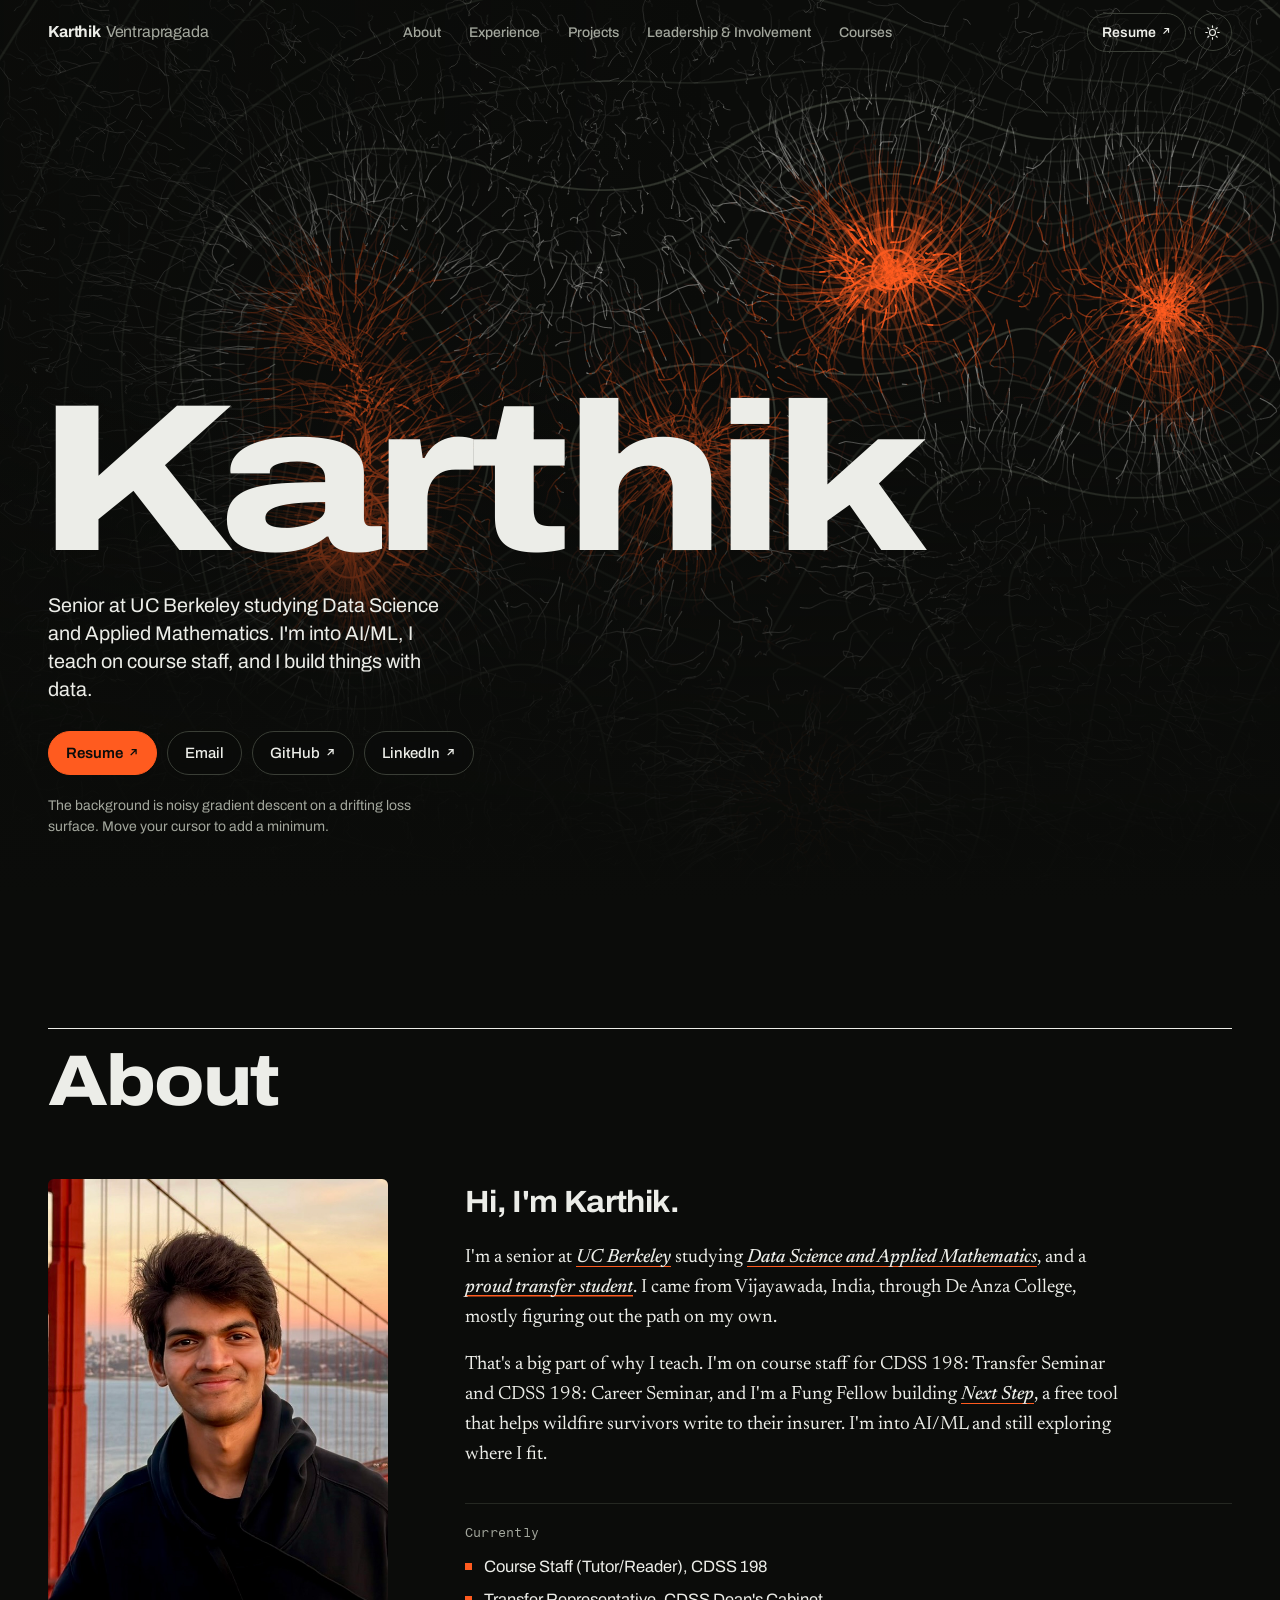
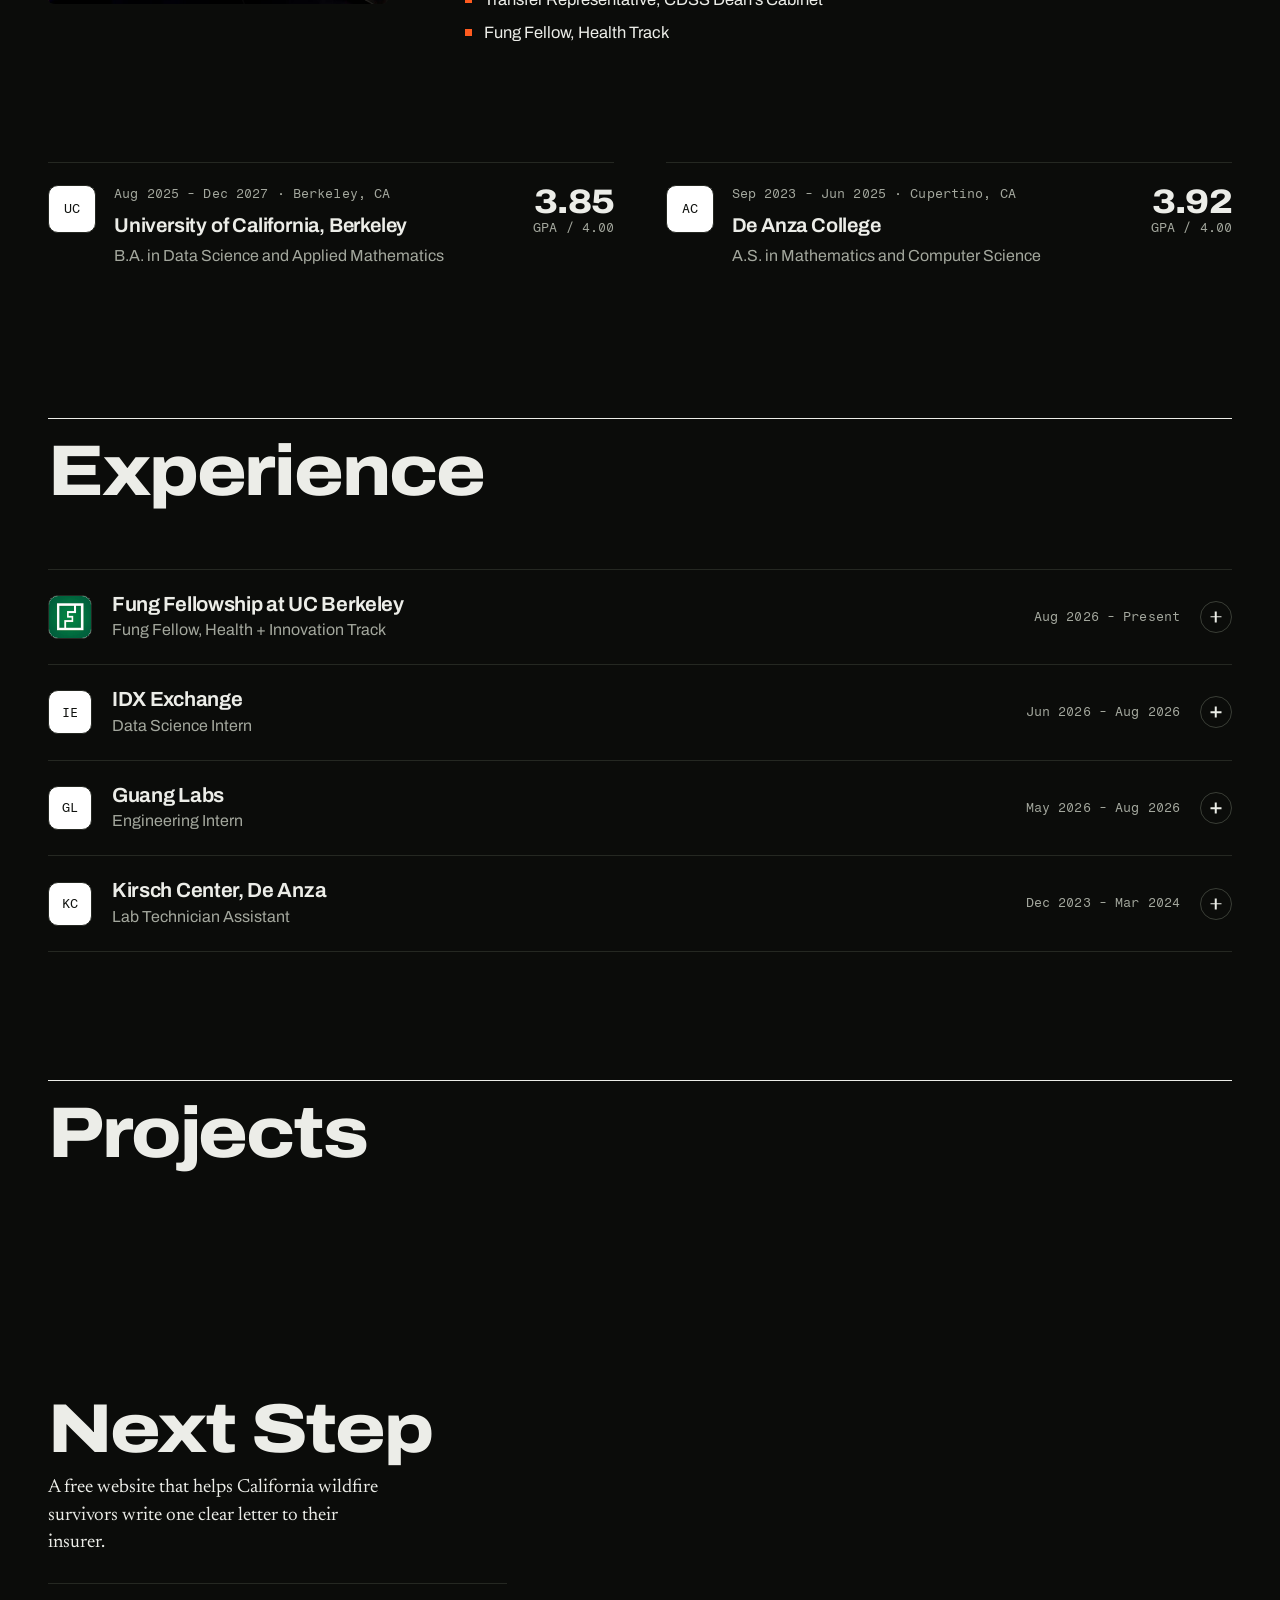
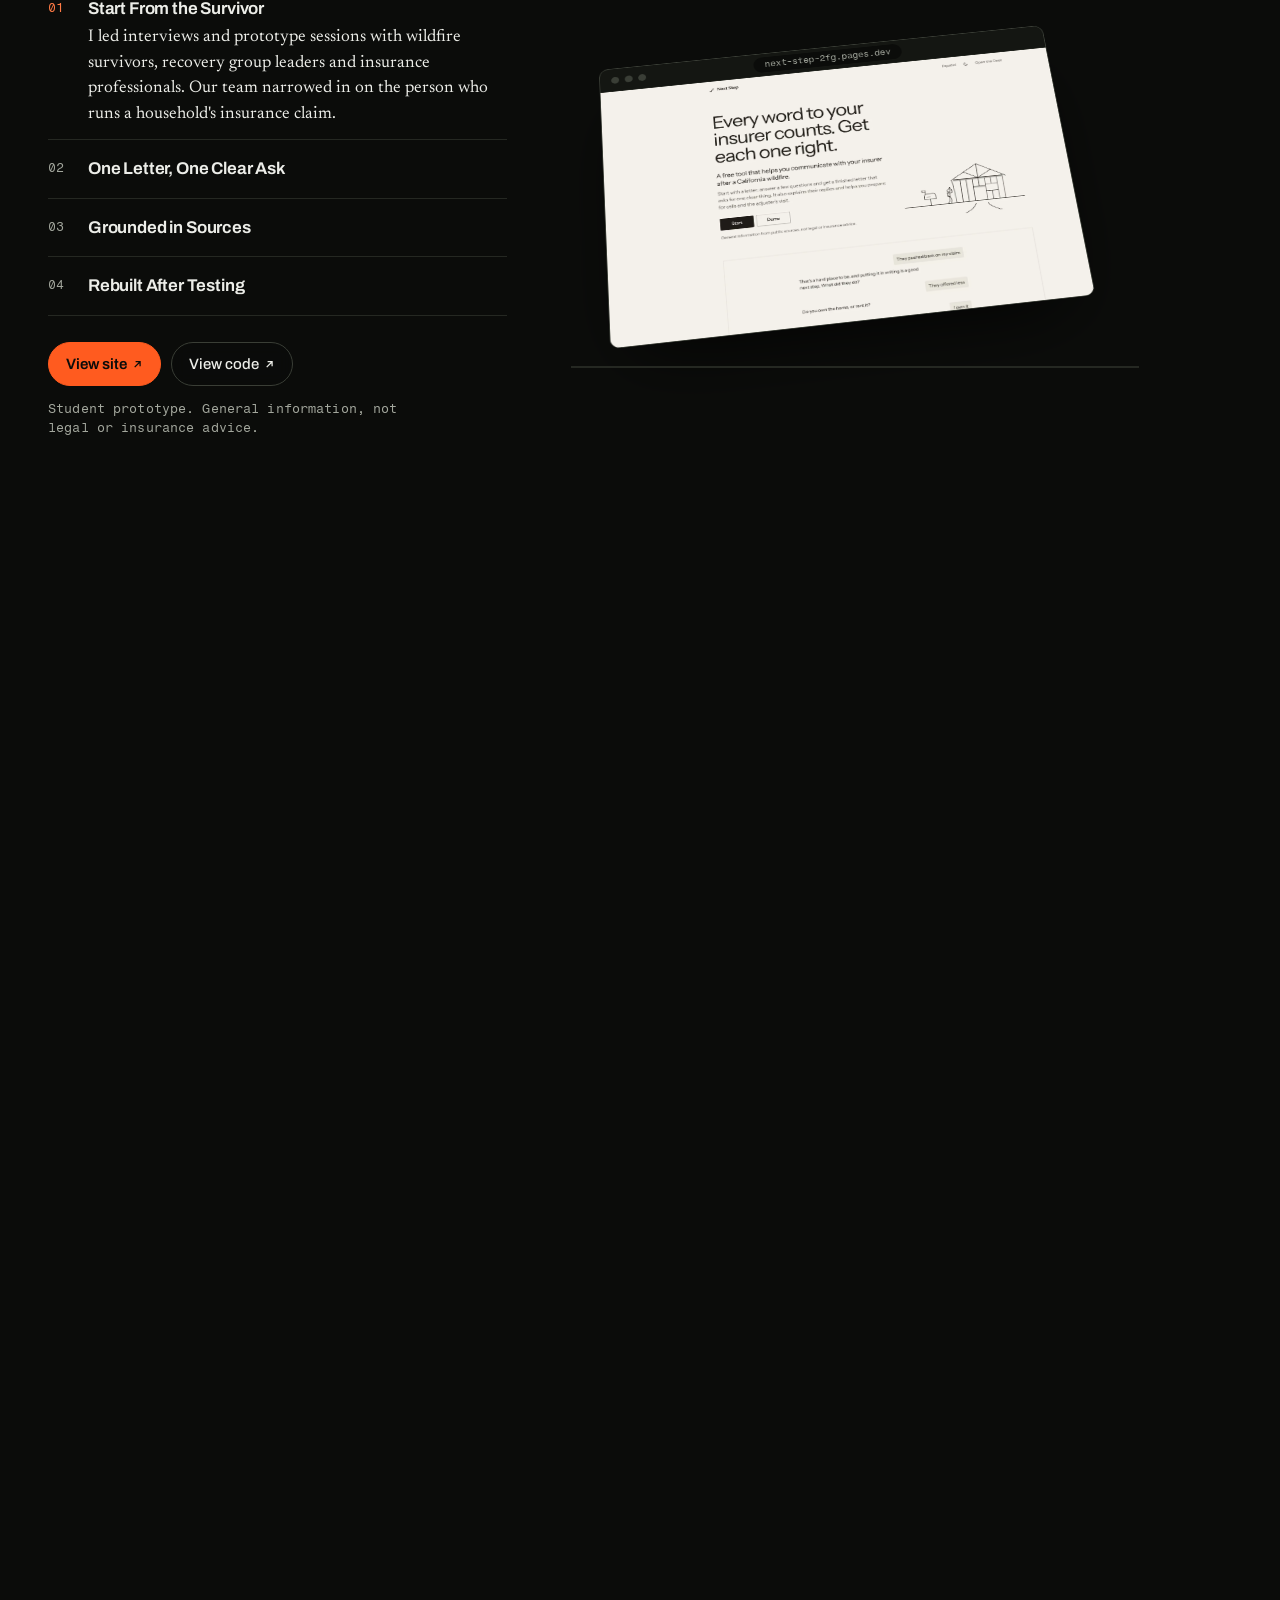
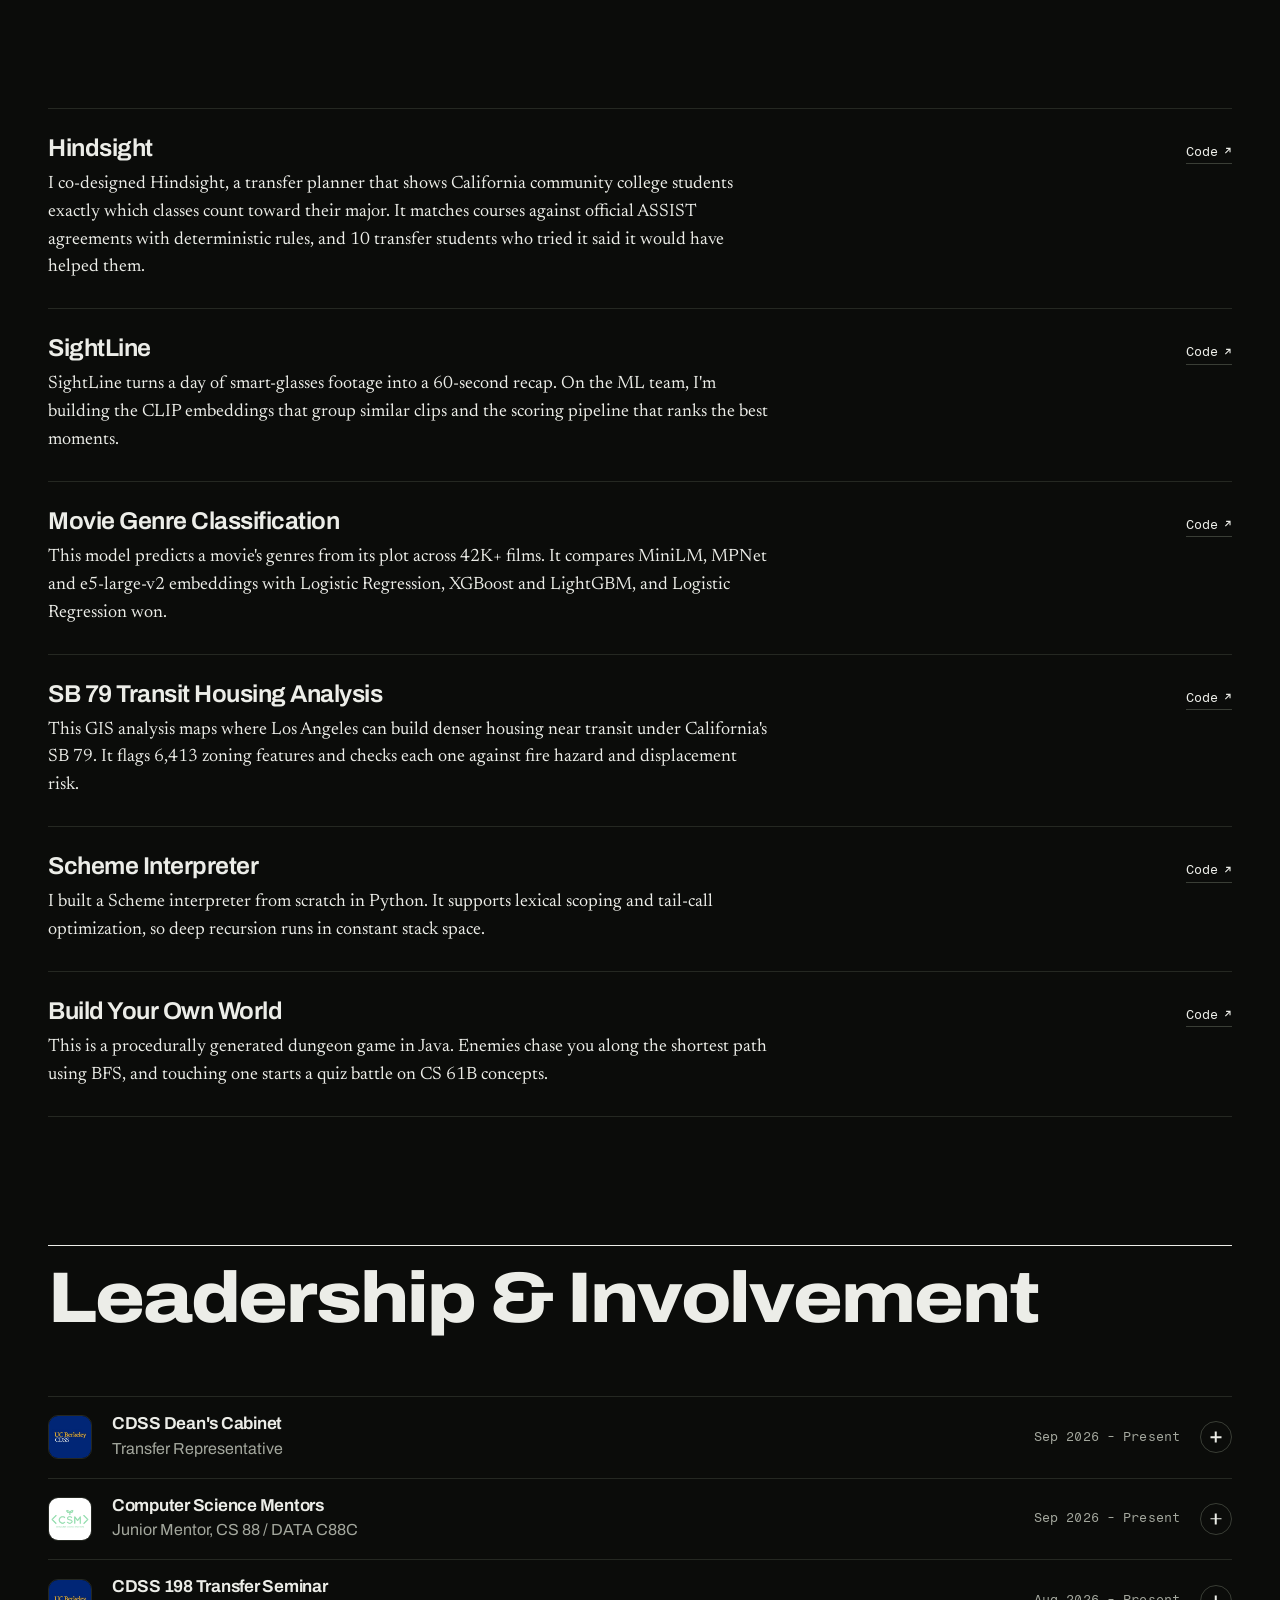
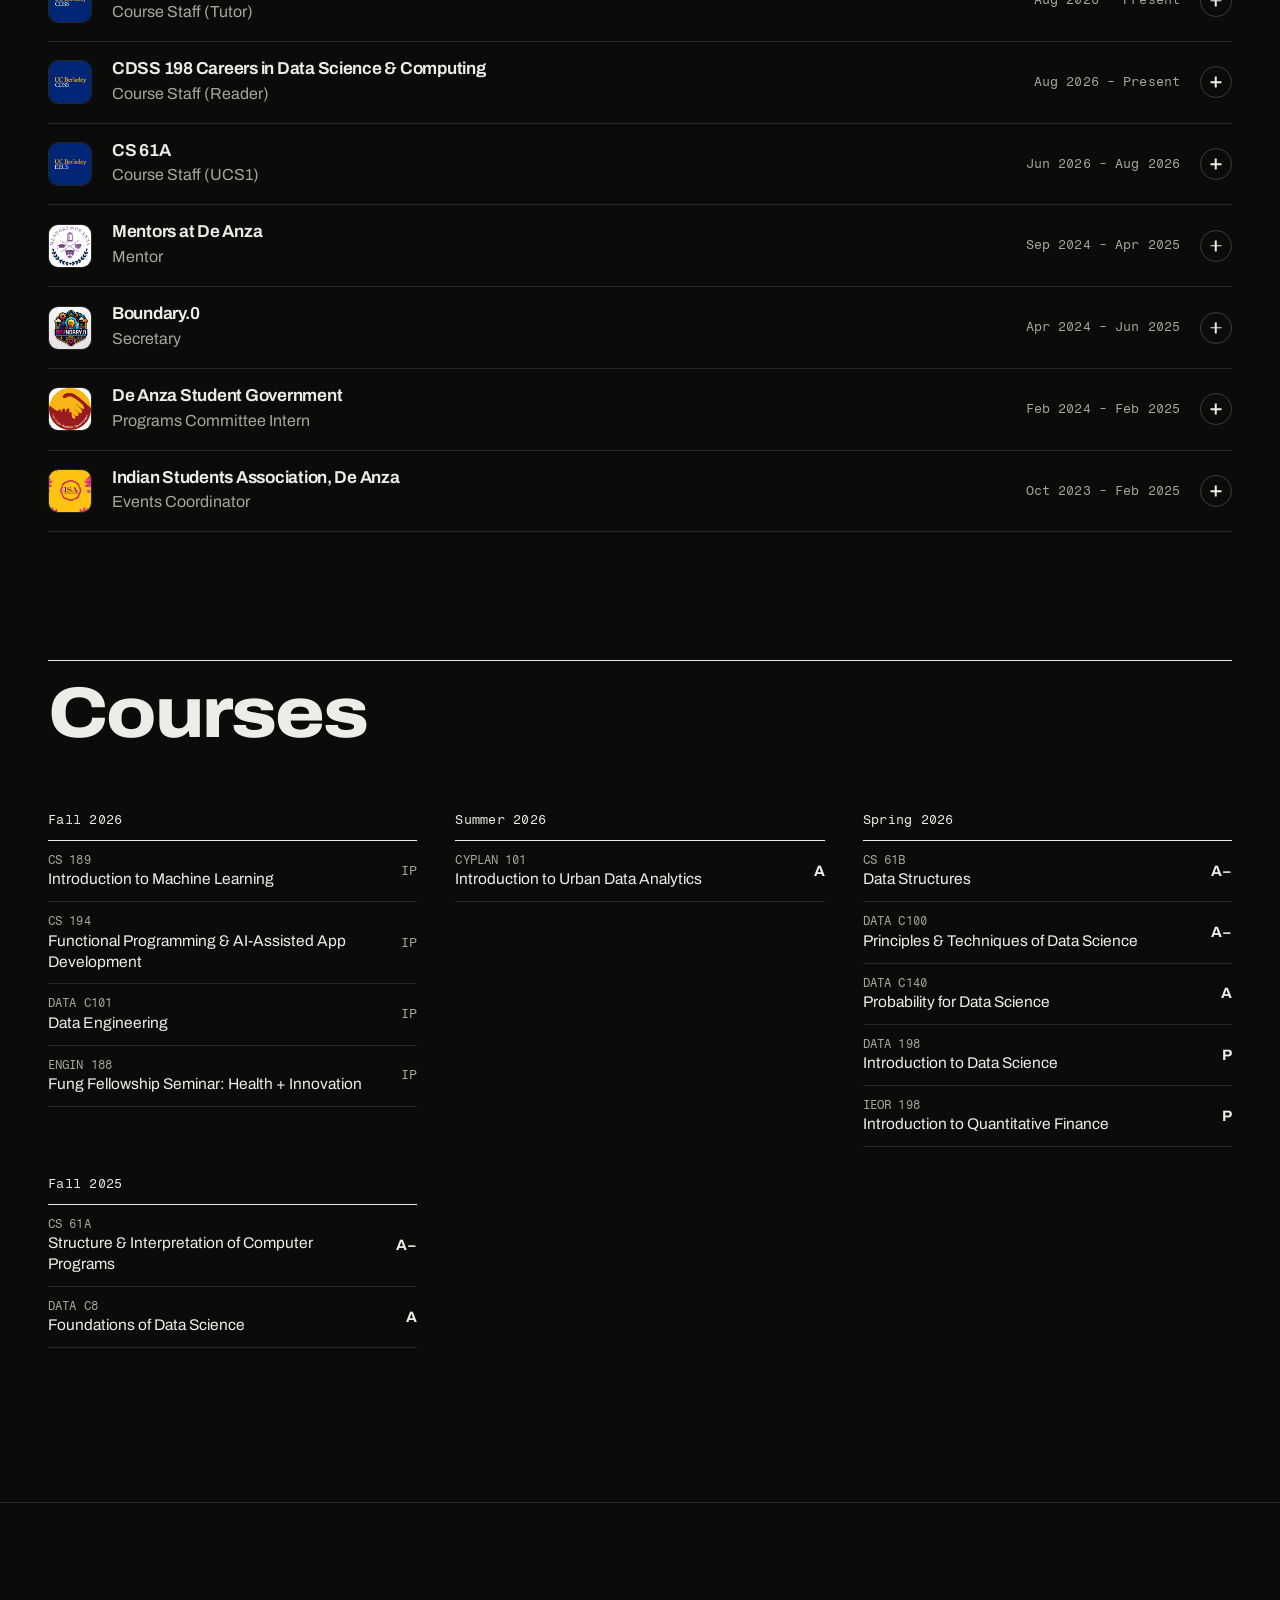
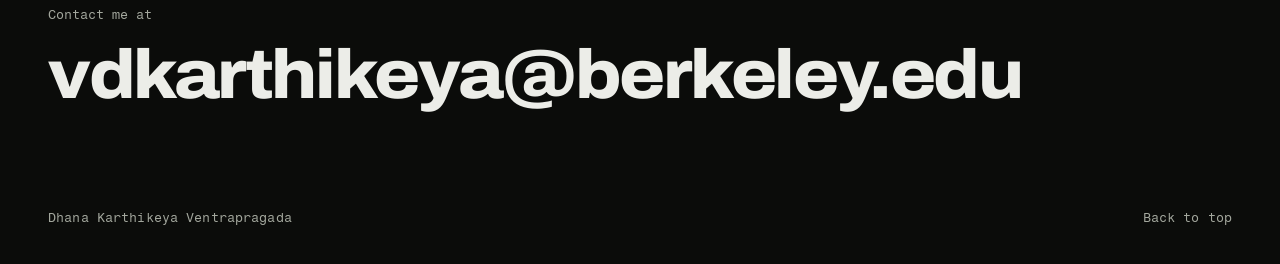
==== commit de13a987: "Remove floating text: hero stats readout, corner caption, kicker, section and project numbers Hero e" ====
--- a/index.html
+++ b/index.html
@@ -40,7 +40,6 @@
     <canvas class="hero-field" id="heroField" aria-hidden="true"></canvas>
     <canvas class="hero-dots" id="heroDots" aria-hidden="true"></canvas>
     <div class="hero-copy" id="heroCopy"></div>
-    <div class="hud" id="hud" aria-hidden="true"></div>
   </section>
 
   <main class="content" id="content">
--- a/styles.css
+++ b/styles.css
@@ -91,8 +91,6 @@
               linear-gradient(to right, color-mix(in srgb, var(--bg) 55%, transparent) 0%, transparent 55%); }
 .hero-copy { position: absolute; z-index: 2; left: 0; right: 0; bottom: 0; max-width: var(--max); margin: 0 auto; padding: 0 var(--pad) clamp(40px, 7vh, 88px); pointer-events: none; }
 .hero-copy a { pointer-events: auto; }
-.hero-kicker { font-family: var(--f-mono); font-size: 13px; color: var(--soft); display: flex; align-items: center; gap: 10px; margin-bottom: 14px; }
-.hero-kicker::before { content: ""; width: 22px; height: 2px; background: var(--accent); }
 .hero-name {
   font-weight: 800; font-stretch: 125%; font-size: clamp(64px, 16.4vw, 268px); line-height: .8; letter-spacing: -.035em;
   margin: 0 0 clamp(18px, 3vh, 30px) -.05em; animation: stretch 1.8s cubic-bezier(.16, .84, .24, 1) both;
@@ -105,20 +103,12 @@
 .btn:hover { border-color: var(--ink); }
 .btn-solid { background: var(--accent); border-color: var(--accent); color: var(--on-accent); font-weight: 600; }
 .btn-solid:hover { background: var(--ink); border-color: var(--ink); color: var(--bg); }
-.hud { position: absolute; z-index: 2; right: var(--pad); bottom: clamp(40px, 7vh, 88px); width: 250px; text-align: right; font-family: var(--f-mono); font-size: 11.5px; color: var(--soft); pointer-events: none;
-  text-shadow: 0 0 4px var(--bg), 0 0 10px var(--bg), 0 0 18px var(--bg); }
-.hud-stats { display: flex; flex-direction: column; gap: 3px; font-variant-numeric: tabular-nums; }
-.hud-stats i { font-style: normal; opacity: .7; margin-right: 6px; }
-.hud-spark { width: 120px; height: 26px; margin: 8px 0 10px auto; display: block; overflow: visible; }
-.hud-spark polyline { fill: none; stroke: var(--accent); stroke-width: 1.4; vector-effect: non-scaling-stroke; }
-.hud-cap { line-height: 1.5; }
-@media (min-width: 1440px) { .hud { right: calc((100vw - var(--max)) / 2 + var(--pad)); } }
+.hero-note { margin-top: 20px; max-width: 46ch; font-size: 14px; line-height: 1.5; color: var(--soft); }
 
 /* Sections */
 .content { max-width: var(--max); margin: 0 auto; padding: 0 var(--pad); }
 .sect { padding-top: clamp(84px, 10vw, 150px); scroll-margin-top: 100px; }
-.sect-head { display: grid; grid-template-columns: 88px minmax(0, 1fr); align-items: baseline; border-top: 1.5px solid var(--ink); padding-top: 18px; margin-bottom: clamp(36px, 5vw, 64px); }
-.sect-no { font-family: var(--f-mono); font-size: 13px; color: var(--accent-ink); }
+.sect-head { border-top: 1.5px solid var(--ink); padding-top: 18px; margin-bottom: clamp(36px, 5vw, 64px); }
 .sect-head h2 { font-weight: 800; font-stretch: 112%; font-size: clamp(40px, 5.6vw, 84px); line-height: .95; letter-spacing: -.03em; }
 
 /* About */
@@ -240,11 +230,10 @@
 
 /* Projects index */
 .pjs { border-top: 1px solid var(--line); }
-.pj { display: grid; grid-template-columns: 64px minmax(0, 1fr) auto; gap: 20px; align-items: baseline; padding: 26px 0; border-bottom: 1px solid var(--line); }
+.pj { display: grid; grid-template-columns: minmax(0, 1fr) auto; gap: 20px; align-items: baseline; padding: 26px 0; border-bottom: 1px solid var(--line); }
 .pj-title { font-size: clamp(21px, 1.9vw, 27px); font-weight: 650; letter-spacing: -.02em; line-height: 1.15; margin-bottom: 8px; transition: transform .3s ease; }
 @media (hover: hover) {
   .pj:hover .pj-title { transform: translateX(6px); }
-  .pj:hover .pj-no { color: var(--accent-ink); }
 }
 .pj-line { font-family: var(--f-body); font-size: 18px; line-height: 1.55; max-width: 72ch; }
 .pj-links { display: flex; gap: 18px; white-space: nowrap; }
@@ -298,16 +287,11 @@
 
   .hero { min-height: 560px; }
   .hero::after { background: linear-gradient(to top, var(--bg) 0%, color-mix(in srgb, var(--bg) 88%, transparent) 34%, transparent 70%); }
-  .hud { top: calc(var(--barh) + 14px); bottom: auto; left: var(--pad); right: var(--pad); width: auto; text-align: left; }
-  .hud-stats { flex-direction: row; flex-wrap: wrap; gap: 4px 14px; }
-  .hud-spark { margin: 8px 0 6px 0; width: 96px; }
-  .hud-cap { max-width: 34ch; }
   .hero-name { font-size: 20vw; }
   .hero-line { font-size: 17px; }
   .hero-acts { gap: 8px; }
   .btn { font-size: 14.5px; padding: 9px 14px; }
 
-  .sect-head { grid-template-columns: minmax(0, 1fr); gap: 10px; }
   .about { grid-template-columns: minmax(0, 1fr); }
   .portrait { max-width: 220px; }
   .edu { grid-template-columns: 40px minmax(0, 1fr); }
@@ -333,7 +317,6 @@
   .dev-notch { top: 9px; height: 9px; }
 
   .pj { grid-template-columns: minmax(0, 1fr); gap: 4px; }
-  .pj-no { order: -1; }
   .pj-links { margin-top: 10px; }
   .foot-row { flex-direction: column; }
 }
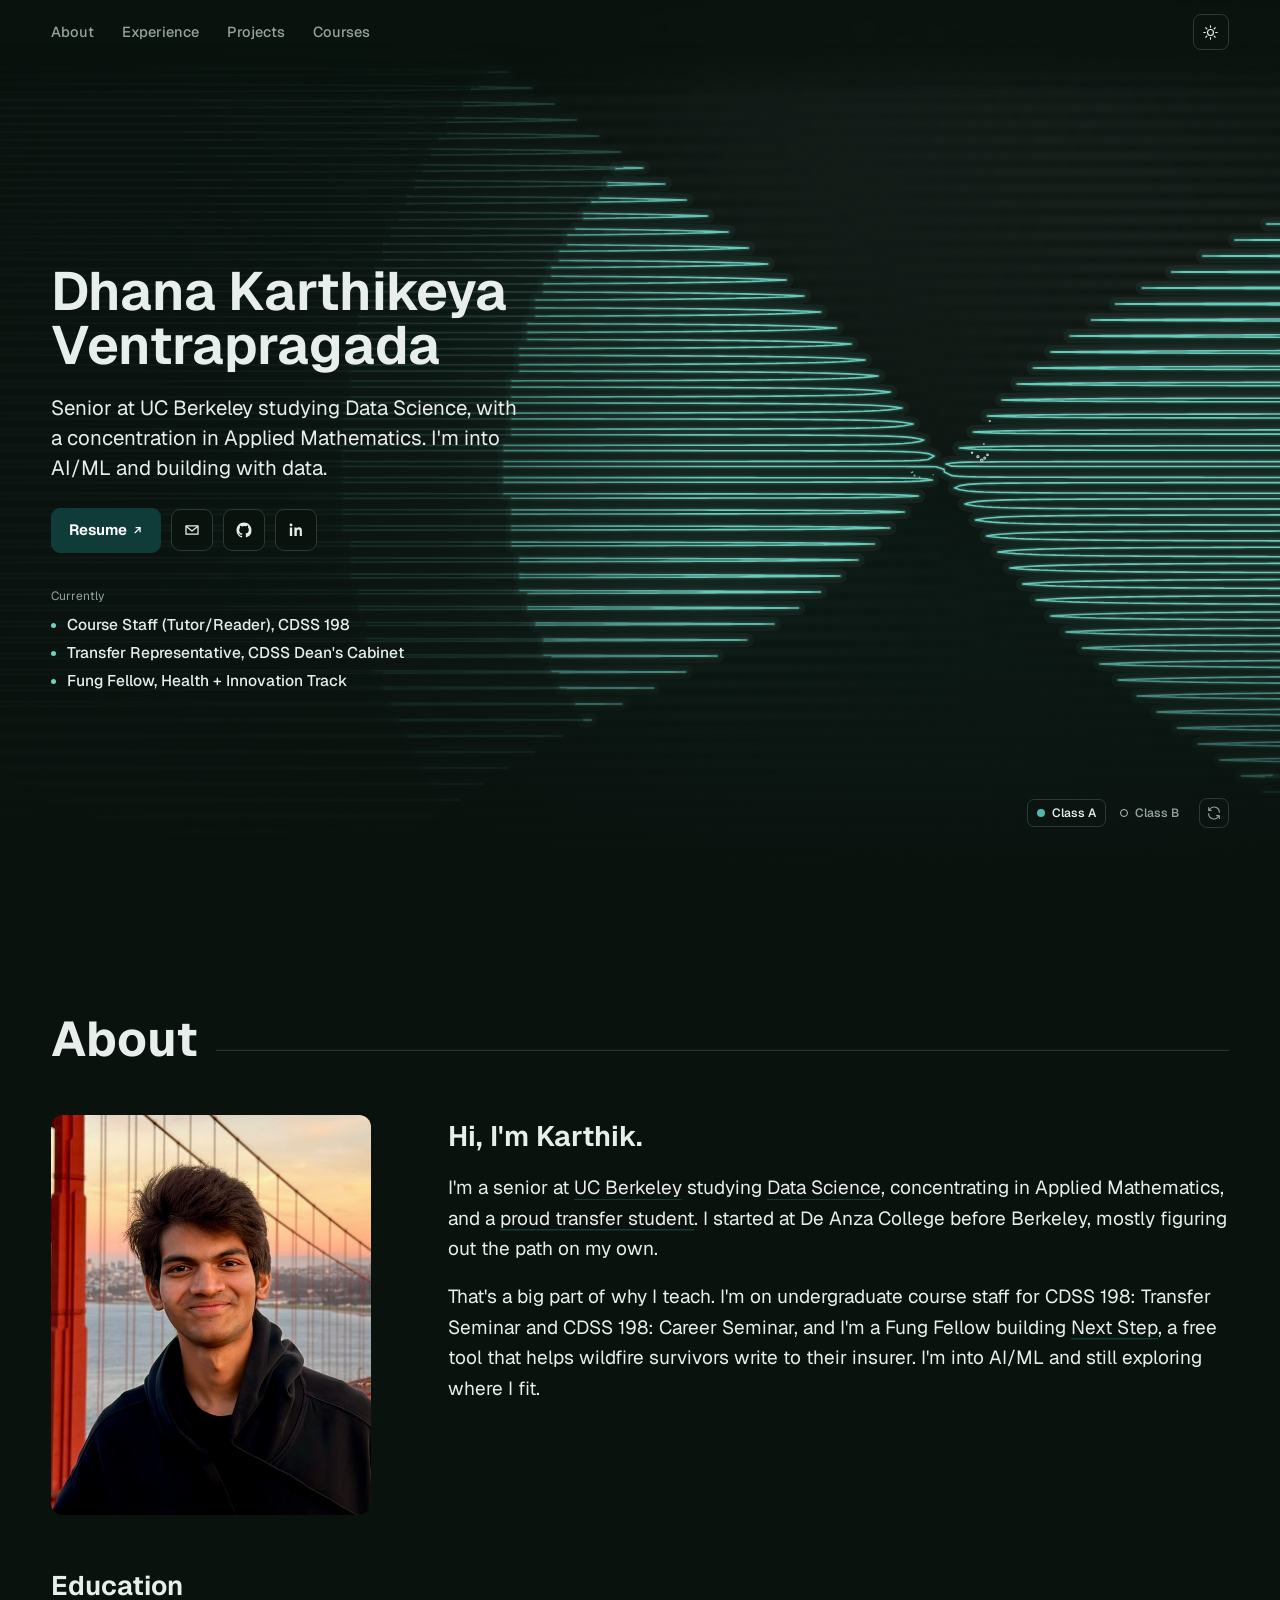
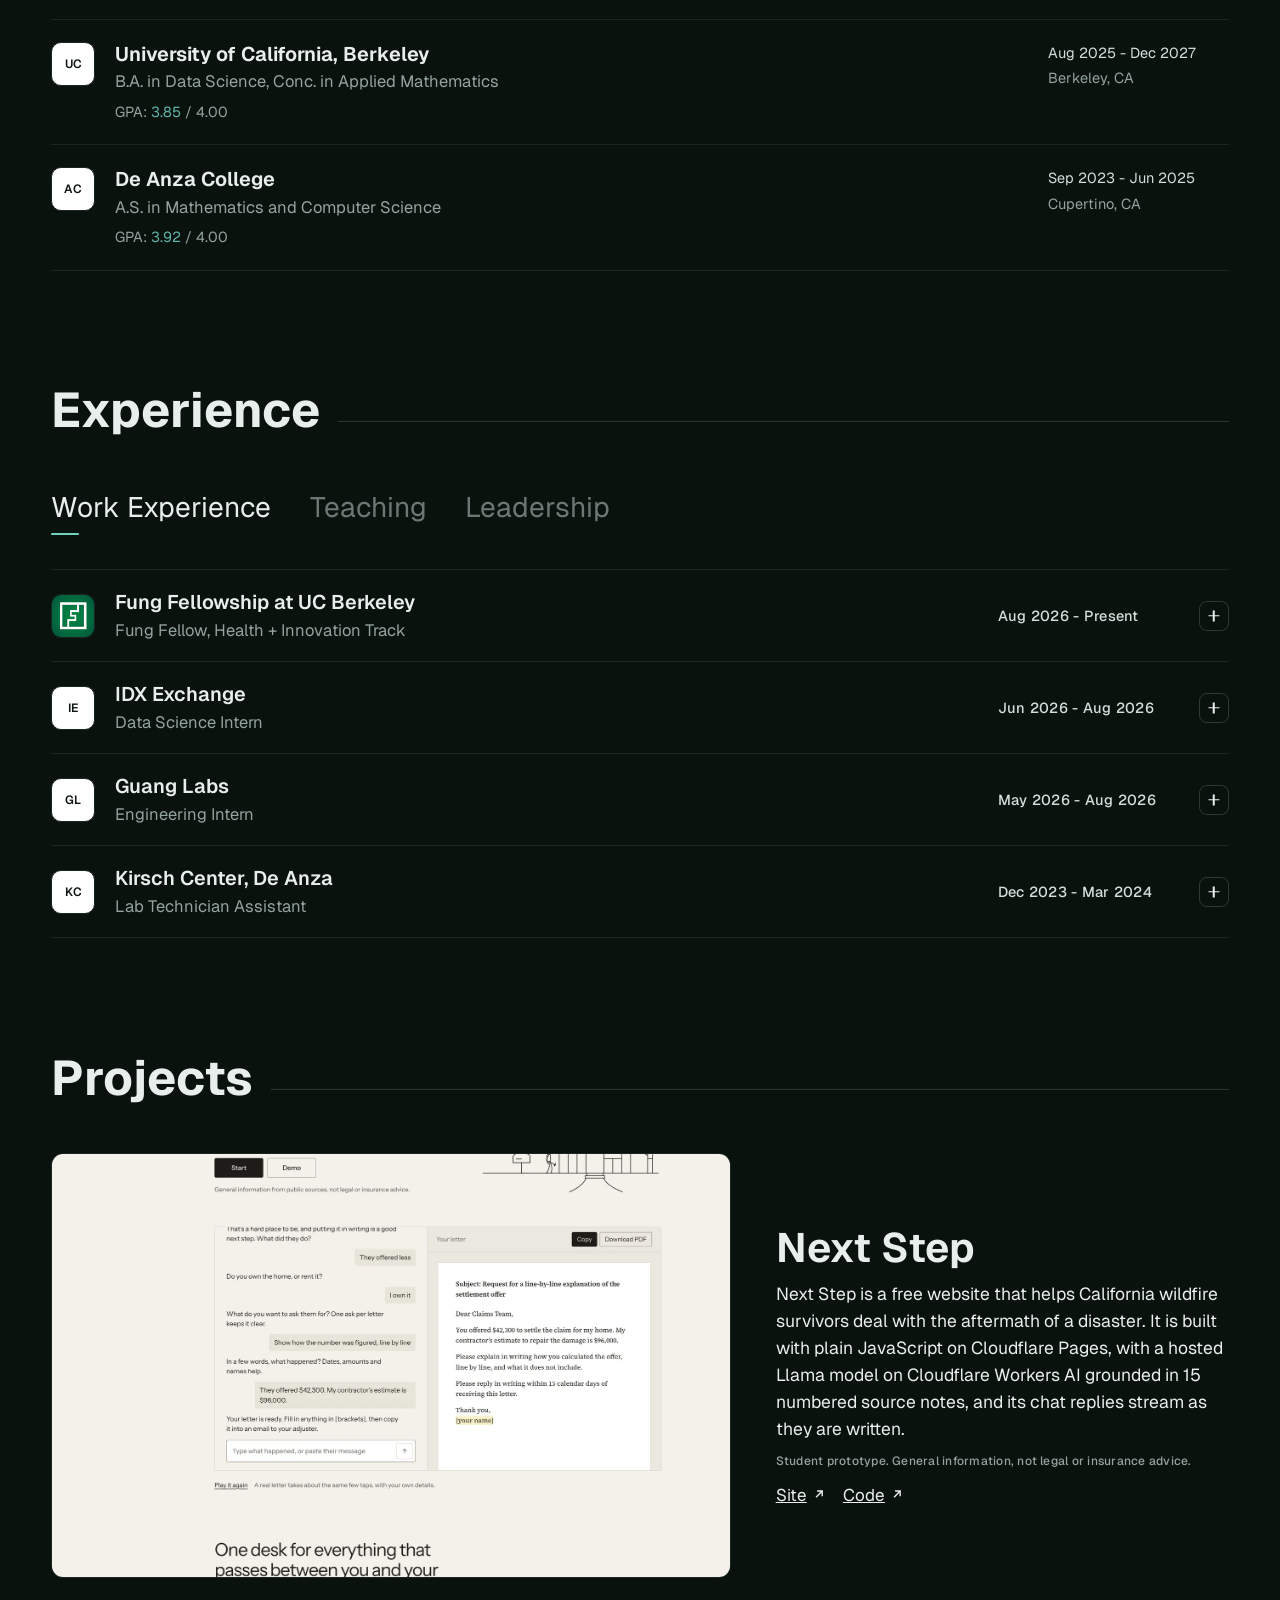
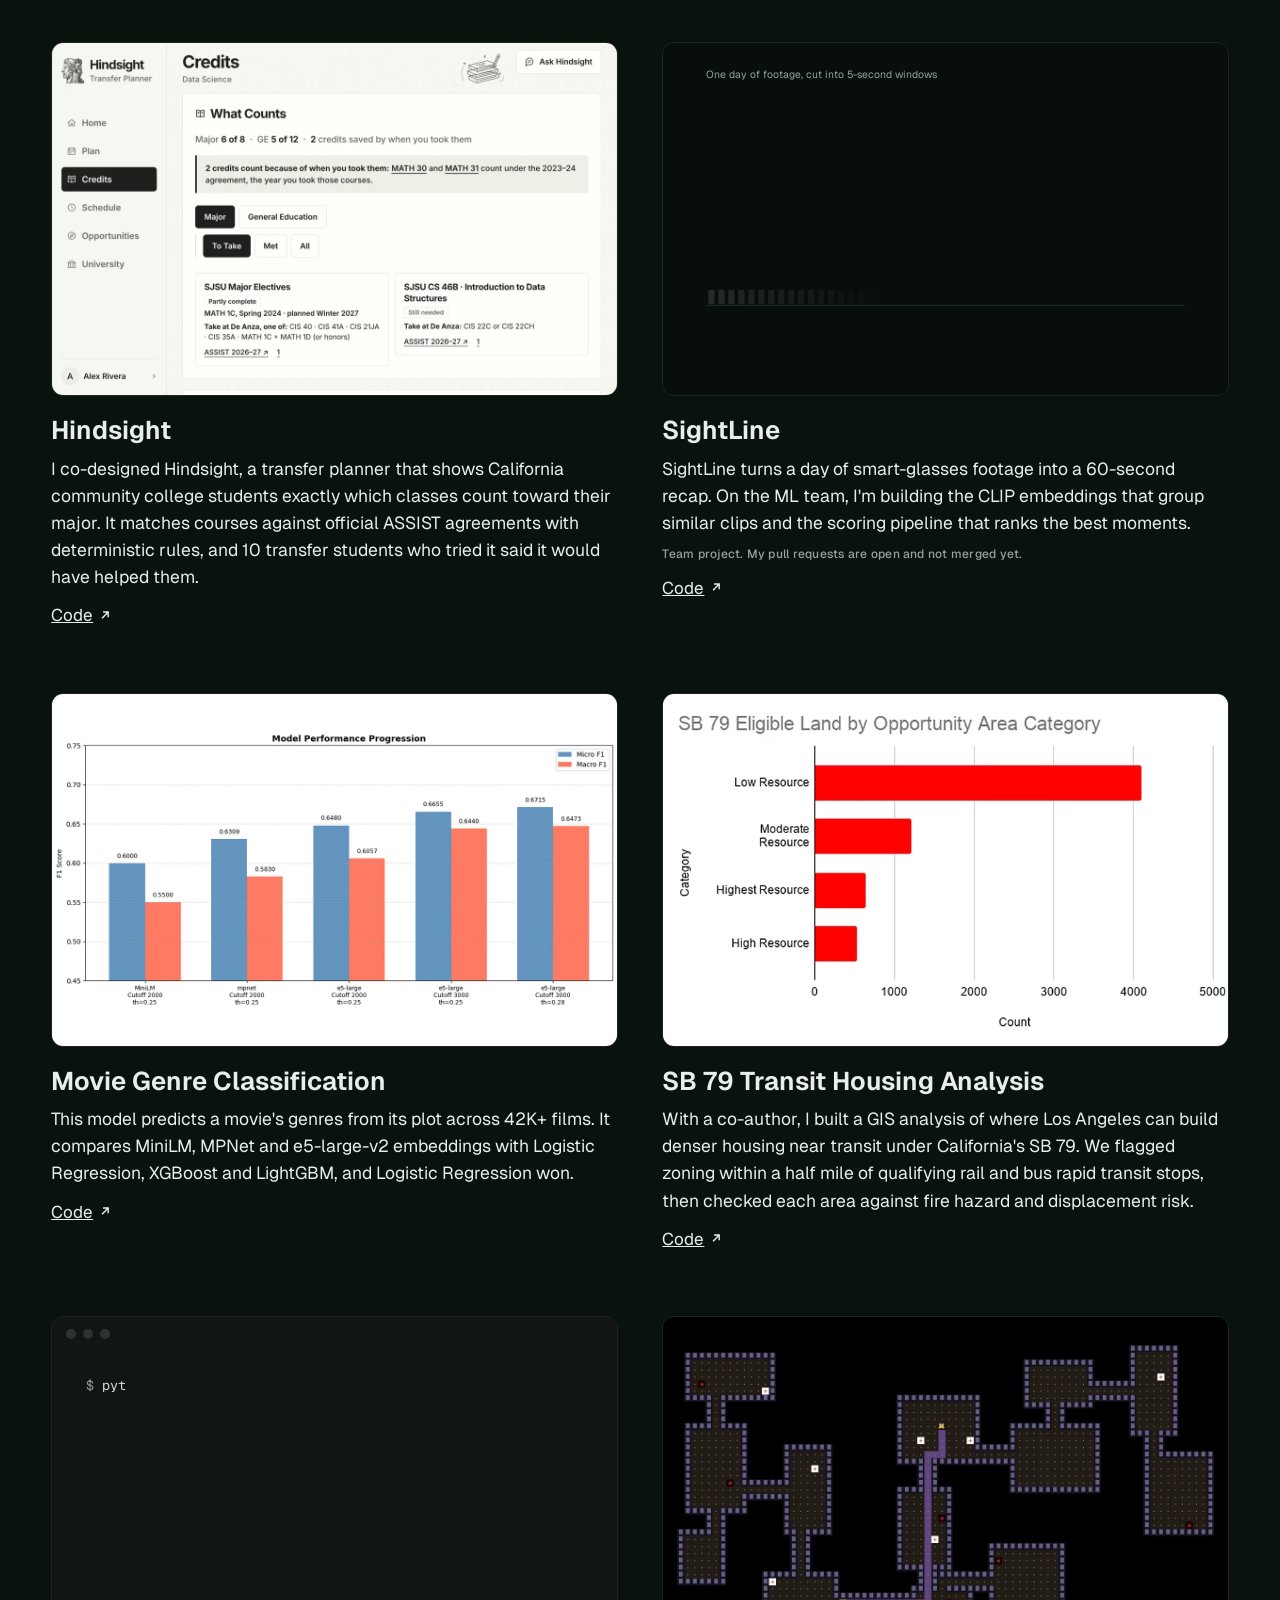
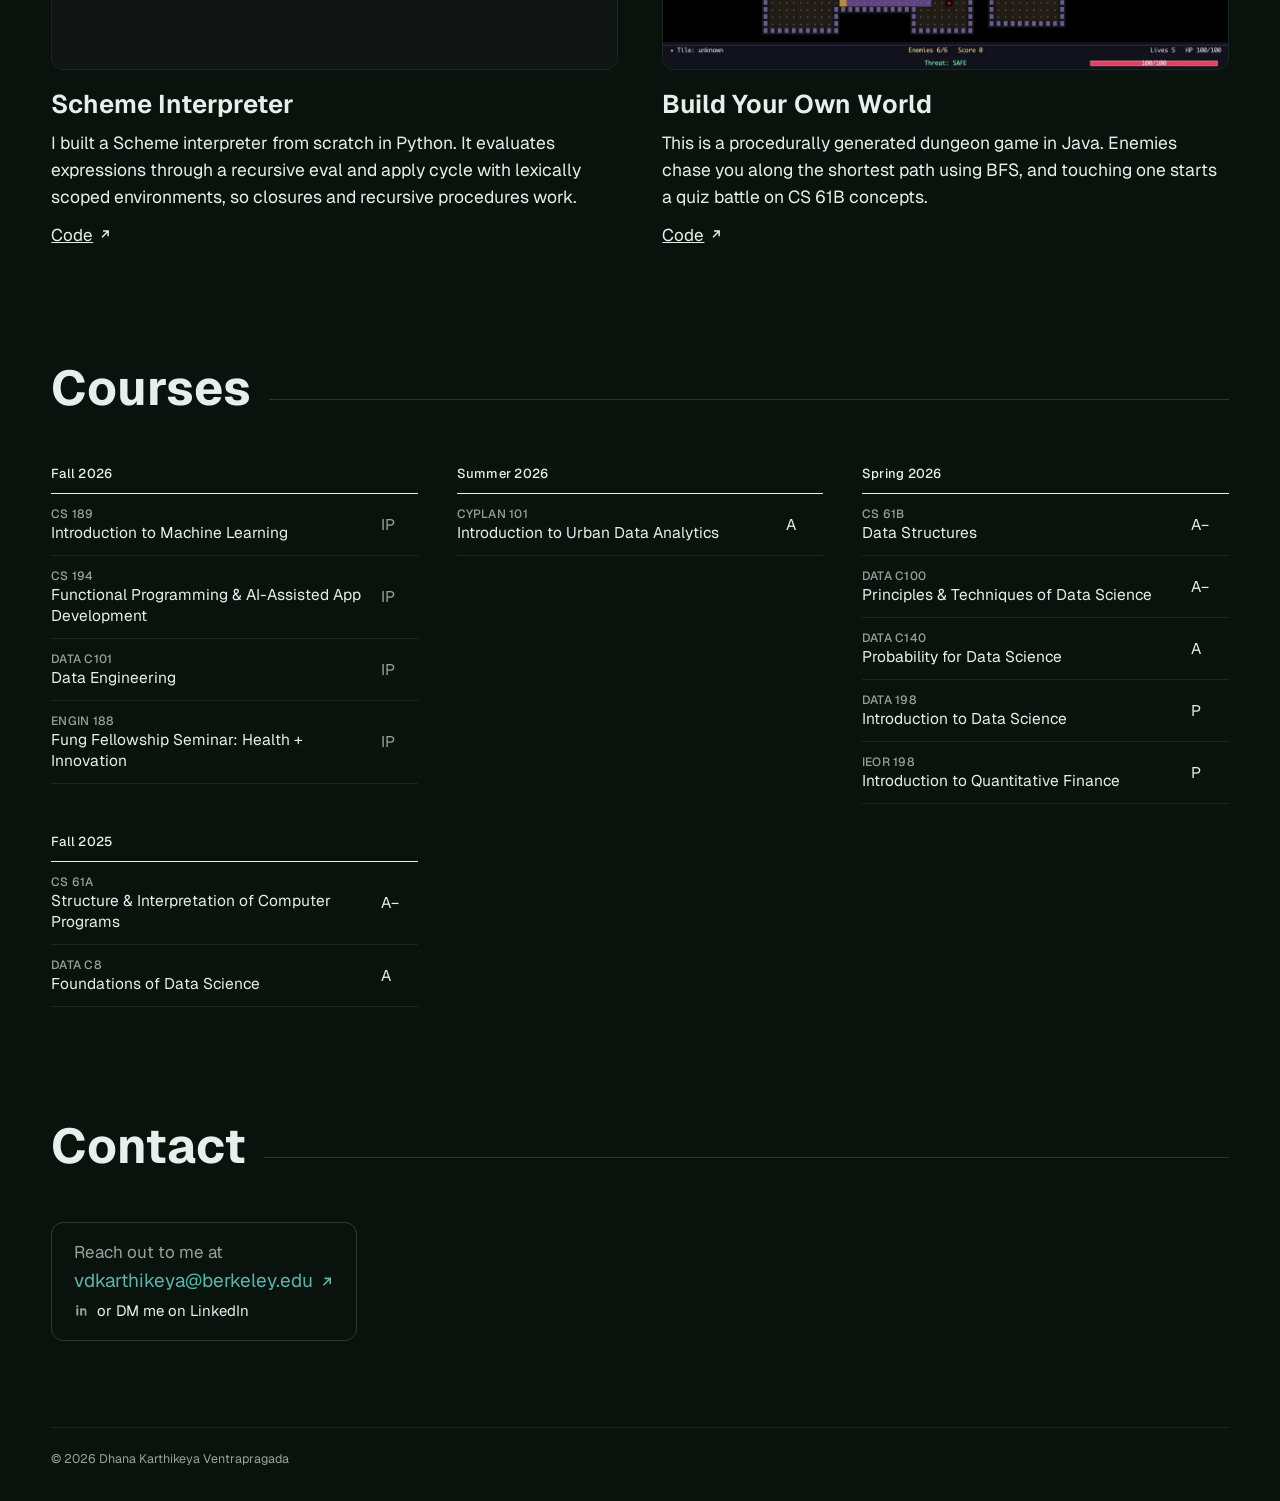
==== commit 94818045: "Round 4: Live Training hero, project demos, Contact card, blended bar - Live Training hero: a hand-w" ====
--- a/index.html
+++ b/index.html
@@ -4,22 +4,23 @@
 <meta charset="UTF-8">
 <meta name="viewport" content="width=device-width, initial-scale=1.0">
 <title>Dhana Karthikeya Ventrapragada</title>
-<meta name="description" content="Karthik Ventrapragada, a senior at UC Berkeley studying Data Science and Applied Mathematics. Experience, projects, teaching and courses.">
+<meta name="description" content="Karthik Ventrapragada, a senior at UC Berkeley studying Data Science, with a concentration in Applied Mathematics. Experience, projects, teaching and courses.">
 <meta property="og:title" content="Dhana Karthikeya Ventrapragada">
-<meta property="og:description" content="Senior at UC Berkeley studying Data Science and Applied Mathematics.">
+<meta property="og:description" content="Senior at UC Berkeley studying Data Science, with a concentration in Applied Mathematics. I'm into AI/ML and building with data.">
 <meta property="og:image" content="https://vdkarthikeya.github.io/og.jpg">
 <meta property="og:url" content="https://vdkarthikeya.github.io/">
 <meta name="twitter:card" content="summary_large_image">
-<meta name="theme-color" content="#0b0c0a" media="(prefers-color-scheme: dark)">
-<meta name="theme-color" content="#f3f4f0" media="(prefers-color-scheme: light)">
+<meta name="theme-color" content="#0a120e" media="(prefers-color-scheme: dark)">
+<meta name="theme-color" content="#eef2f1" media="(prefers-color-scheme: light)">
 <link rel="preconnect" href="https://fonts.googleapis.com">
 <link rel="preconnect" href="https://fonts.gstatic.com" crossorigin>
-<link href="https://fonts.googleapis.com/css2?family=Archivo:wdth,wght@62..125,100..900&family=Fragment+Mono&family=Newsreader:ital,opsz,wght@0,6..72,400..600;1,6..72,400&display=swap" rel="stylesheet">
+<link href="https://fonts.googleapis.com/css2?family=Geist+Pixel&family=Geist:wght@400..700&family=Geist+Mono:wght@400&display=swap" rel="stylesheet">
 <link rel="icon" href="favicon.ico?v=2" sizes="any">
 <link rel="icon" type="image/svg+xml" href="favicon.svg?v=2">
 <link rel="icon" type="image/png" sizes="32x32" href="favicon-32.png?v=2">
 <link rel="apple-touch-icon" href="apple-touch-icon.png?v=2">
 <link rel="stylesheet" href="styles.css">
+<link rel="stylesheet" href="sightline.css">
 <script>var __l=false;try{__l=localStorage.getItem("theme")==="light"}catch(e){}if(!__l)document.documentElement.classList.add("dark");</script>
 </head>
 <body>
@@ -27,33 +28,41 @@
 
   <header class="bar" id="bar">
     <div class="bar-in">
-      <a class="mark" href="#top" id="mark" aria-label="Back to top"></a>
       <nav class="tabs" id="tabs" aria-label="Sections"></nav>
       <div class="bar-tools">
-        <a class="bar-resume" id="barResume" target="_blank" rel="noopener">Resume</a>
         <button class="theme" id="themeBtn" aria-label="Switch between dark and light mode"><span id="themeIco"></span></button>
       </div>
     </div>
   </header>
 
   <section class="hero" id="top" aria-label="Introduction">
-    <canvas class="hero-field" id="heroField" aria-hidden="true"></canvas>
-    <canvas class="hero-dots" id="heroDots" aria-hidden="true"></canvas>
-    <div class="hero-copy" id="heroCopy"></div>
+    <div class="stage" id="stage">
+      <canvas id="heroField" role="img" aria-label="A small neural network learning, live, a decision boundary that separates two spirals of points"></canvas>
+      <canvas id="heroDots" aria-hidden="true"></canvas>
+      <div class="hero-band">
+        <div class="hero-copy" id="heroCopy"></div>
+        <div class="hero-fig">
+          <div class="spot" id="spot" aria-hidden="true"></div>
+          <div class="lab" id="lab"></div>
+        </div>
+      </div>
+    </div>
   </section>
 
   <main class="content" id="content">
     <section class="sect" id="home" aria-labelledby="h-home"></section>
     <section class="sect" id="experience" aria-labelledby="h-experience"></section>
     <section class="sect" id="projects" aria-labelledby="h-projects"></section>
-    <section class="sect" id="leadership" aria-labelledby="h-leadership"></section>
     <section class="sect" id="courses" aria-labelledby="h-courses"></section>
+    <section class="sect" id="contact" aria-labelledby="h-contact"></section>
   </main>
 
-  <footer class="foot" id="contact"></footer>
+  <footer class="credit" id="credit"></footer>
 
 <script src="data.js"></script>
+<script src="net.js"></script>
 <script src="hero.js"></script>
+<script src="sightline.js"></script>
 <script src="app.js"></script>
 </body>
 </html>
--- a/styles.css
+++ b/styles.css
@@ -1,332 +1,370 @@
-/* Theme. Light is :root, dark is :root.dark (default, set before paint in index.html). */
+/* Theme. Light is :root, dark is :root.dark (default, set before paint in index.html).
+   Forest palette: near-black green, wall green from the portrait photo, one brighter mint highlight (--hot)
+   for the hero's decision boundary, focus rings and small marks. */
 :root {
-  --bg: #f3f4f0;
-  --bg-2: #e8eae4;
-  --ink: #10120f;
-  --soft: #4f534b;
-  --line: #d3d6cd;
-  --line-2: #b9bdb2;
-  --accent: #c2410c;
-  --accent-ink: #b23a09;
+  --bg: #eef2f1;
+  --bg-2: #e2e8e6;
+  --panel: #f6f9f8;
+  --ink: #0a120e;
+  --soft: #4a5c57;
+  --line: #cfd8d5;
+  --line-2: #aebcba;
+  --accent: #0c322e;
+  --accent-ink: #0f5a53;
+  --hot: #0e8274;
   --on-accent: #ffffff;
-  --field-line: #8d9386;
-  --field-alpha: 0.5;
-  --field-glow: 0.05;
-  --dot-alpha: 1.4;
-  --shadow: 0 40px 80px -36px rgba(16, 18, 15, .35);
-
-  --f-display: "Archivo", "Helvetica Neue", Arial, sans-serif;
-  --f-body: "Newsreader", Georgia, serif;
-  --f-mono: "Fragment Mono", ui-monospace, "SF Mono", Menlo, monospace;
-  --pad: clamp(20px, 4vw, 48px);
-  --max: 1360px;
+  --on-hot: #ffffff;
+  --btn-hover: #0f5a53;
+  --viz-a: #0f5a53;
+  --viz-b: #5a6e67;
+  --viz-fill: 0.17;
+  --viz-line: 0.20;
+  --viz-glow: 0.10;
+  --shadow: 0 34px 70px -34px rgba(10, 18, 14, .36);
+
+  /* One family: Geist Pixel for everything, Geist Sans only for paragraphs, Geist Mono only inside the terminal demo */
+  --f-display: "Geist Pixel", "Geist", "Helvetica Neue", Arial, sans-serif;
+  --f-title: var(--f-display);
+  --f-mono: var(--f-display);
+  --f-body: "Geist", "Helvetica Neue", Arial, sans-serif;
+  --f-code: "Geist Mono", ui-monospace, "SF Mono", Menlo, monospace;
+  --pad: clamp(20px, 4vw, 56px);
+  --max: 1320px;
   --barh: 64px;
   color-scheme: light;
 }
 :root.dark {
-  --bg: #0b0c0a;
-  --bg-2: #141612;
-  --ink: #ecede8;
-  --soft: #a3a79d;
-  --line: #252822;
-  --line-2: #3a3e36;
-  --accent: #ff5b1f;
-  --accent-ink: #ff7a45;
-  --on-accent: #0b0c0a;
-  --field-line: #4b5145;
-  --field-alpha: 0.6;
-  --field-glow: 0.09;
-  --dot-alpha: 1;
-  --shadow: 0 40px 90px -30px rgba(0, 0, 0, .8);
+  --bg: #0a120e;
+  --bg-2: #101a16;
+  --panel: #070e0b;
+  --ink: #e8eeec;
+  --soft: #94a39e;
+  --line: #1a2621;
+  --line-2: #2a3a34;
+  --accent: #0f3c38;
+  --accent-ink: #5fb3a9;
+  --hot: #6fd3c2;
+  --on-accent: #ffffff;
+  --on-hot: #06120e;
+  --btn-hover: #6fd3c2;
+  --viz-a: #4fb8a8;
+  --viz-b: #b4c6be;
+  --viz-fill: 0.20;
+  --viz-line: 0.17;
+  --viz-glow: 0.12;
+  --shadow: 0 40px 90px -30px rgba(0, 0, 0, .75);
   color-scheme: dark;
 }
 
 * { box-sizing: border-box; }
-html { -webkit-text-size-adjust: 100%; }
+html { -webkit-text-size-adjust: 100%; font-synthesis: none; }
 body {
   margin: 0; background: var(--bg); color: var(--ink);
-  font-family: var(--f-display); font-size: 17px; line-height: 1.5;
-  -webkit-font-smoothing: antialiased; text-rendering: optimizeLegibility;
-  overflow-x: hidden;
+  font-family: var(--f-display); font-size: 17px; line-height: 1.5; font-optical-sizing: auto;
+  -webkit-font-smoothing: antialiased; text-rendering: optimizeLegibility; overflow-x: hidden;
 }
 a { color: inherit; }
 img { max-width: 100%; }
 h1, h2, h3, h4, p, ul, ol, figure { margin: 0; }
 ul, ol { padding: 0; list-style: none; }
+button { font: inherit; color: inherit; }
 ::selection { background: var(--accent); color: var(--on-accent); }
-:focus-visible { outline: 2px solid var(--accent); outline-offset: 3px; border-radius: 4px; }
+:focus-visible { outline: 2px solid var(--hot); outline-offset: 3px; border-radius: 4px; }
 .skip { position: absolute; left: -9999px; top: 8px; z-index: 100; background: var(--ink); color: var(--bg); padding: 8px 14px; border-radius: 6px; }
 .skip:focus { left: 8px; }
 
-.meta { font-family: var(--f-mono); font-size: 12.5px; letter-spacing: .01em; color: var(--soft); }
-.label { font-family: var(--f-mono); font-size: 12.5px; color: var(--soft); letter-spacing: .02em; }
-.label.accent { color: var(--accent-ink); }
+.meta, .label {
+  font-family: var(--f-display);
+  font-size: 12.5px; font-weight: 500; letter-spacing: .02em; color: var(--soft);
+}
 .arr { width: .72em; height: .72em; margin-left: .35em; vertical-align: .02em; transition: transform .25s ease; }
 a:hover .arr { transform: translate(2px, -2px); }
+.ico { width: 18px; height: 18px; display: block; }
 
 /* Bar */
-.bar { position: fixed; inset: 0 0 auto 0; z-index: 50; transition: background .3s, border-color .3s; border-bottom: 1px solid transparent; }
-.bar.solid { background: color-mix(in srgb, var(--bg) 84%, transparent); -webkit-backdrop-filter: blur(14px) saturate(1.2); backdrop-filter: blur(14px) saturate(1.2); border-bottom-color: var(--line); }
+/* Over the hero the bar is a soft frost of the page color: the field shows through it, and a mask fades the frost
+   out below the bar so there is no hard edge. The frost lives on ::before so the mask never touches the text.
+   After the hero (.solid, set in app.js) it becomes the plain page color with a hairline. */
+.bar { position: fixed; inset: 0 0 auto 0; z-index: 50; isolation: isolate; border-bottom: 1px solid transparent; transition: border-color .35s ease; }
+.bar::before { content: ""; position: absolute; inset: 0 0 -30px 0; z-index: -1; pointer-events: none;
+  background: color-mix(in srgb, var(--bg) 78%, transparent);
+  -webkit-backdrop-filter: blur(6px); backdrop-filter: blur(6px);
+  -webkit-mask-image: linear-gradient(#000 calc(100% - 50px), transparent); mask-image: linear-gradient(#000 calc(100% - 50px), transparent);
+  transition: background-color .35s ease; }
+.bar.solid { border-bottom-color: var(--line); }
+.bar.solid::before { bottom: 0; background: var(--bg); -webkit-mask-image: none; mask-image: none; }
+@supports not ((backdrop-filter: blur(1px)) or (-webkit-backdrop-filter: blur(1px))) { .bar::before { background: color-mix(in srgb, var(--bg) 90%, transparent); } }
 .bar-in { max-width: var(--max); margin: 0 auto; height: var(--barh); padding: 0 var(--pad); display: flex; align-items: center; justify-content: space-between; gap: 20px; }
-.mark { text-decoration: none; font-weight: 700; font-size: 16px; letter-spacing: -.01em; white-space: nowrap; display: flex; gap: .3em; }
-.mark-v { font-weight: 400; color: var(--soft); }
-.tabs { display: flex; gap: 2px; }
-.tab { text-decoration: none; font-size: 14px; font-weight: 500; padding: 8px 13px; border-radius: 999px; white-space: nowrap; color: var(--soft); transition: color .2s, background .2s; }
+.tabs { display: flex; gap: 2px; margin-left: -13px; }
+.tab { text-decoration: none; font-size: 14.5px; font-weight: 500; padding: 7px 13px; border-radius: 8px; white-space: nowrap; color: var(--soft); transition: color .2s, background .2s; }
 .tab:hover { color: var(--ink); background: var(--bg-2); }
-.tab.active { background: var(--ink); color: var(--bg); }
+.tab.active { color: var(--ink); background: var(--bg-2); box-shadow: inset 0 -2px 0 var(--accent); border-radius: 8px 8px 2px 2px; }
 .tab-short { display: none; }
 .bar-tools { display: flex; align-items: center; gap: 8px; }
-.bar-resume { text-decoration: none; font-size: 14px; font-weight: 600; padding: 8px 14px; border-radius: 999px; border: 1px solid var(--line-2); white-space: nowrap; }
-.bar-resume:hover { border-color: var(--ink); }
-.theme { width: 38px; height: 38px; border-radius: 50%; border: 1px solid var(--line-2); background: transparent; color: var(--ink); cursor: pointer; display: grid; place-items: center; padding: 0; }
+.theme { width: 36px; height: 36px; border-radius: 8px; border: 1px solid var(--line-2); background: transparent; color: var(--ink); cursor: pointer; display: grid; place-items: center; padding: 0; }
 .theme:hover { border-color: var(--ink); }
 .theme svg { width: 17px; height: 17px; display: block; }
 
-/* Hero */
-.hero { position: relative; height: 100vh; height: 100svh; min-height: 600px; max-height: 1200px; overflow: hidden; touch-action: pan-y; cursor: crosshair; }
-.hero canvas { position: absolute; inset: 0; width: 100%; height: 100%; display: block; }
-.no-webgl .hero-field { display: none; }
-.hero::after { content: ""; position: absolute; inset: 0; pointer-events: none; z-index: 1;
-  background: linear-gradient(to top, var(--bg) 0%, color-mix(in srgb, var(--bg) 82%, transparent) 22%, transparent 58%),
-              linear-gradient(to right, color-mix(in srgb, var(--bg) 55%, transparent) 0%, transparent 55%); }
-.hero-copy { position: absolute; z-index: 2; left: 0; right: 0; bottom: 0; max-width: var(--max); margin: 0 auto; padding: 0 var(--pad) clamp(40px, 7vh, 88px); pointer-events: none; }
-.hero-copy a { pointer-events: auto; }
+/* Hero: the training field is the background layer. Identity sits in the left column, the live math on the right.
+   Nothing frames the animation: it bleeds to the edges and fades into the page. */
+/* The stage starts at the very top so the field runs under the frosted bar; its own padding clears the bar. */
+.hero { padding-top: 0; }
+.stage { position: relative; overflow: hidden; padding-top: var(--barh); }
+.stage canvas { position: absolute; inset: 0; width: 100%; height: 100%; display: block; }
+.stage::before {
+  content: ""; position: absolute; inset: 0; z-index: 1; pointer-events: none;
+  background: linear-gradient(90deg, color-mix(in srgb, var(--bg) 82%, transparent) 0, color-mix(in srgb, var(--bg) 55%, transparent) 34%, transparent 56%);
+}
+.stage::after { content: ""; position: absolute; inset: auto 0 0 0; height: 34%; z-index: 1; pointer-events: none; background: linear-gradient(0deg, var(--bg) 8%, transparent); }
+.hero-band {
+  position: relative; z-index: 2; max-width: var(--max); margin: 0 auto;
+  min-height: calc(100svh - var(--barh)); padding: clamp(40px, 7vh, 88px) var(--pad) clamp(48px, 8vh, 96px);
+  display: grid; grid-template-columns: minmax(0, 1fr) minmax(0, 1fr); gap: clamp(24px, 4vw, 64px); align-items: center;
+}
+.hero-copy { position: relative; display: flex; flex-direction: column; align-items: flex-start; max-width: 600px; }
 .hero-name {
-  font-weight: 800; font-stretch: 125%; font-size: clamp(64px, 16.4vw, 268px); line-height: .8; letter-spacing: -.035em;
-  margin: 0 0 clamp(18px, 3vh, 30px) -.05em; animation: stretch 1.8s cubic-bezier(.16, .84, .24, 1) both;
-}
-@keyframes stretch { from { font-stretch: 62%; font-weight: 250; letter-spacing: .02em; opacity: 0; } 30% { opacity: 1; } to { font-stretch: 125%; font-weight: 800; letter-spacing: -.035em; } }
-.hero-line { font-size: clamp(17px, 1.55vw, 22px); line-height: 1.42; max-width: 36ch; margin-bottom: 26px; }
-.hero-acts { display: flex; flex-wrap: wrap; gap: 10px; }
-.btn { display: inline-flex; align-items: center; text-decoration: none; font-size: 15px; font-weight: 500; padding: 10px 17px; border-radius: 999px; border: 1px solid var(--line-2);
-  background: color-mix(in srgb, var(--bg) 60%, transparent); -webkit-backdrop-filter: blur(8px); backdrop-filter: blur(8px); transition: border-color .2s, background .2s; }
+  font-weight: 650; font-size: clamp(36px, 4.2vw, 62px); line-height: 1.02; letter-spacing: 0;
+  text-wrap: balance; margin: 0 0 20px; animation: rise .9s cubic-bezier(.16, .84, .24, 1) both;
+}
+@keyframes rise { from { opacity: 0; transform: translateY(14px); } to { opacity: 1; transform: none; } }
+.hero-line { font-family: var(--f-body); font-size: clamp(19.5px, 1.6vw, 24px); line-height: 1.45; max-width: 34ch; margin-bottom: 26px; animation: rise .9s .08s cubic-bezier(.16, .84, .24, 1) both; }
+.hero-acts { display: flex; flex-wrap: wrap; gap: 10px; align-items: center; animation: rise .9s .16s cubic-bezier(.16, .84, .24, 1) both; }
+.btn { display: inline-flex; align-items: center; justify-content: center; text-decoration: none; font-size: 15px; font-weight: 550; padding: 10px 17px; border-radius: 9px; border: 1px solid var(--line-2); background: var(--bg); transition: border-color .2s, background .2s, color .2s; }
 .btn:hover { border-color: var(--ink); }
-.btn-solid { background: var(--accent); border-color: var(--accent); color: var(--on-accent); font-weight: 600; }
-.btn-solid:hover { background: var(--ink); border-color: var(--ink); color: var(--bg); }
-.hero-note { margin-top: 20px; max-width: 46ch; font-size: 14px; line-height: 1.5; color: var(--soft); }
+.btn-solid { background: var(--accent); border-color: var(--accent); color: var(--on-accent); font-weight: 650; }
+.btn-solid:hover { background: var(--btn-hover); border-color: var(--btn-hover); color: var(--on-hot); }
+.btn-ico { width: 42px; height: 42px; padding: 0; }
+
+.now { margin-top: 34px; animation: rise .9s .24s cubic-bezier(.16, .84, .24, 1) both; }
+.now-h { font-family: var(--f-mono); font-size: 12px; color: var(--soft); margin-bottom: 10px; }
+.now-list { display: grid; gap: 7px; }
+.now-list li { display: flex; gap: 11px; align-items: baseline; font-size: 15.5px; font-weight: 500; line-height: 1.35; }
+.now-list li::before { content: ""; flex: none; width: 5px; height: 5px; border-radius: 50%; background: var(--hot); transform: translateY(-2px); }
+
+/* the right column is empty: the network's data plane is centered on it */
+.hero-fig { align-self: stretch; display: flex; flex-direction: column; min-height: 420px; }
+.spot { flex: 1 1 auto; min-height: 340px; cursor: crosshair; }
+.lab { position: relative; align-self: flex-end; animation: rise .9s .32s cubic-bezier(.16, .84, .24, 1) both; }
+.shuffle { width: 30px; height: 30px; display: inline-grid; place-items: center; padding: 0; border-radius: 8px; border: 1px solid var(--line-2); background: transparent; color: var(--soft); cursor: pointer; transition: color .2s, border-color .2s, transform .5s cubic-bezier(.2, .8, .2, 1); }
+.shuffle:hover { color: var(--ink); border-color: var(--ink); transform: rotate(180deg); }
+.shuffle .ico { width: 16px; height: 16px; }
+.lab-ctl { display: flex; align-items: center; justify-content: flex-end; gap: 10px; }
+.chips { display: inline-flex; gap: 4px; }
+.chip { display: inline-flex; align-items: center; gap: 7px; font-size: 12px; font-weight: 550; padding: 4px 9px; border-radius: 7px; border: 1px solid transparent; background: transparent; color: var(--soft); cursor: pointer; white-space: nowrap; transition: border-color .2s, color .2s; }
+.chip:hover { color: var(--ink); }
+.chip[aria-pressed="true"] { border-color: var(--line-2); color: var(--ink); }
+.sw { width: 8px; height: 8px; border-radius: 50%; }
+.sw-a { background: var(--viz-a); }
+.sw-b { border: 1.5px solid var(--viz-b); }
 
 /* Sections */
 .content { max-width: var(--max); margin: 0 auto; padding: 0 var(--pad); }
-.sect { padding-top: clamp(84px, 10vw, 150px); scroll-margin-top: 100px; }
-.sect-head { border-top: 1.5px solid var(--ink); padding-top: 18px; margin-bottom: clamp(36px, 5vw, 64px); }
-.sect-head h2 { font-weight: 800; font-stretch: 112%; font-size: clamp(40px, 5.6vw, 84px); line-height: .95; letter-spacing: -.03em; }
+.sect { padding-top: clamp(80px, 9vw, 136px); scroll-margin-top: 100px; }
+.sect-head { display: flex; align-items: baseline; gap: 18px; margin-bottom: clamp(30px, 4vw, 52px); }
+.sect-head h2 { font-weight: 700; font-size: clamp(34px, 3.8vw, 54px); line-height: 1; letter-spacing: 0; white-space: nowrap; }
+.sect-head::after { content: ""; flex: 1; height: 1px; background: var(--line-2); transform: translateY(-.3em); }
 
 /* About */
-.about { display: grid; grid-template-columns: minmax(0, 340px) minmax(0, 1fr); gap: clamp(32px, 6vw, 96px); align-items: start; }
-.portrait img { width: 100%; aspect-ratio: 4 / 5; object-fit: cover; object-position: 50% 30%; border-radius: 6px; display: block; background: var(--bg-2); }
-.greet { font-weight: 700; font-stretch: 105%; font-size: clamp(26px, 2.4vw, 34px); letter-spacing: -.02em; margin-bottom: 18px; }
-.intro { font-family: var(--f-body); font-size: clamp(19px, 1.5vw, 22px); line-height: 1.55; max-width: 60ch; margin-bottom: 18px; }
-.hl { font-style: italic; font-weight: 500; text-decoration: none; background-image: linear-gradient(var(--accent), var(--accent)); background-size: 100% 1.5px; background-repeat: no-repeat; background-position: 0 100%; }
+.about { display: grid; grid-template-columns: minmax(0, 320px) minmax(0, 1fr); gap: clamp(32px, 6vw, 96px); align-items: start; }
+.portrait img { width: 100%; aspect-ratio: 4 / 5; object-fit: cover; object-position: 50% 30%; border-radius: 12px; display: block; background: var(--bg-2); }
+.greet { font-weight: 650; font-size: clamp(25px, 2.2vw, 32px); letter-spacing: 0; margin-bottom: 16px; }
+.intro { font-family: var(--f-body); font-size: clamp(19px, 1.45vw, 21.5px); line-height: 1.6; max-width: 60ch; margin-bottom: 18px; }
+.hl { font-style: italic; text-decoration: none; background-image: linear-gradient(var(--accent), var(--accent)); background-size: 100% 1.5px; background-repeat: no-repeat; background-position: 0 100%; }
 a.hl:hover { color: var(--accent-ink); }
-.now { margin-top: 34px; padding-top: 20px; border-top: 1px solid var(--line); }
-.now ul { margin-top: 12px; display: grid; gap: 8px; }
-.now li { display: flex; gap: 12px; align-items: baseline; font-size: 16.5px; }
-.now li::before { content: ""; flex: none; width: 7px; height: 7px; background: var(--accent); transform: translateY(-2px); }
-.label.sub { margin: clamp(56px, 7vw, 96px) 0 8px; }
-.edus { display: grid; grid-template-columns: repeat(2, minmax(0, 1fr)); gap: 0 clamp(24px, 4vw, 64px); }
-.edu { display: grid; grid-template-columns: 48px minmax(0, 1fr) auto; gap: 18px; align-items: start; padding: 22px 0; border-top: 1px solid var(--line); }
-.edu-school { font-size: 20px; font-weight: 650; letter-spacing: -.01em; margin: 6px 0 4px; }
-.edu-degree { color: var(--soft); font-size: 16px; }
-.edu-gpa { text-align: right; display: flex; flex-direction: column; }
-.gpa-n { font-weight: 800; font-stretch: 112%; font-size: 34px; line-height: 1; letter-spacing: -.02em; }
+.subhead { margin: clamp(40px, 4.5vw, 56px) 0 18px; }
+.subhead { display: flex; align-items: baseline; gap: 12px; }
+.subhead h3 {
+  font-family: var(--f-title); font-weight: 650; font-size: clamp(20px, 1.7vw, 24px);
+  letter-spacing: 0; line-height: 1.1;
+}
+.edus { display: block; }
+.edu {
+  display: grid; grid-template-columns: 44px minmax(0, 1fr) auto; gap: 20px; align-items: start;
+  padding: 22px 0; border-top: 1px solid var(--line);
+}
+.edu:last-child { border-bottom: 1px solid var(--line); }
+.edu-main { min-width: 0; }
+.edu-school {
+  font-family: var(--f-title); font-size: clamp(18px, 1.4vw, 20px); font-weight: 650;
+  letter-spacing: 0; line-height: 1.25; margin: 0;
+}
+.edu-degree { font-family: var(--f-body); color: var(--soft); font-size: 16.5px; line-height: 1.35; margin-top: 4px; }
+.edu-gpa { font-size: 14.5px; color: var(--soft); margin-top: 8px; }
+.edu-gpa b { font-weight: 400; color: var(--accent-ink); }
+/* Dates: one fixed-width, left-aligned column shared by Education and Experience, so every start month lines up */
+.edu-when, .xp-when { width: 12.5em; font-size: 14.5px; color: color-mix(in srgb, var(--ink) 78%, var(--soft)); white-space: nowrap; text-align: left; }
+.edu-when { display: flex; flex-direction: column; gap: 4px; }
+.edu-when span + span { color: var(--soft); }
 
 /* Logos */
 .logo { width: 44px; height: 44px; border-radius: 10px; background: #fff; border: 1px solid var(--line); display: grid; place-items: center; overflow: hidden; flex: none; }
-.edu .logo { width: 48px; height: 48px; }
+.edu .logo { width: 44px; height: 44px; }
 .logo img { width: 100%; height: 100%; object-fit: contain; padding: 7px; display: block; }
 .logo.full img { padding: 0; object-fit: cover; }
-.logo-fb { display: none; width: 100%; height: 100%; align-items: center; justify-content: center; font-family: var(--f-mono); font-size: 13px; color: #10120f; }
-
-/* Experience and Leadership rows */
+.logo-fb { display: none; width: 100%; height: 100%; align-items: center; justify-content: center; font-family: var(--f-display); font-size: 12px; font-weight: 600; color: #0e1612; }
+
+/* Experience: one section, three groups */
 .xp { border-top: 1px solid var(--line); }
 .xp:last-child { border-bottom: 1px solid var(--line); }
-.xp-head { display: grid; grid-template-columns: 44px minmax(0, 1fr) auto 32px; gap: 20px; align-items: center; padding: 22px 0; cursor: pointer; }
-.xp-org { font-size: clamp(19px, 1.6vw, 23px); font-weight: 650; letter-spacing: -.015em; line-height: 1.2; }
+.xp-head { display: grid; grid-template-columns: 44px minmax(0, 1fr) auto 30px; gap: 20px; align-items: center; padding: 20px 0; cursor: pointer; }
+.xp-org {
+  font-family: var(--f-title); font-size: clamp(18px, 1.4vw, 20px); font-weight: 600;
+  letter-spacing: 0; line-height: 1.25;
+}
 .xp-org a { text-decoration: none; }
 .xp-org a:hover { color: var(--accent-ink); }
-.xp-role { color: var(--soft); font-size: 16px; margin-top: 2px; }
-.xp-when { white-space: nowrap; }
-.xp-toggle { width: 32px; height: 32px; border-radius: 50%; border: 1px solid var(--line-2); position: relative; transition: border-color .2s, background .2s, transform .35s; }
+.xp-role {
+  font-family: var(--f-body); color: var(--soft); font-size: 16.5px; font-weight: 400;
+  line-height: 1.35; margin-top: 4px; letter-spacing: 0;
+}
+.xp-toggle { width: 30px; height: 30px; border-radius: 8px; border: 1px solid var(--line-2); position: relative; transition: border-color .2s, background .2s; }
 .xp-toggle::before, .xp-toggle::after { content: ""; position: absolute; left: 50%; top: 50%; width: 11px; height: 1.5px; background: currentColor; transform: translate(-50%, -50%); }
 .xp-toggle::after { transform: translate(-50%, -50%) rotate(90deg); transition: transform .35s; }
+.xp-head { transition: background .25s; border-radius: 10px; margin: 0 -12px; padding-left: 12px; padding-right: 12px; }
+.xp-head:hover { background: color-mix(in srgb, var(--bg-2) 70%, transparent); }
 .xp-head:hover .xp-toggle { border-color: var(--ink); }
-.xp.open .xp-toggle { background: var(--ink); color: var(--bg); border-color: var(--ink); }
+.xp.open .xp-toggle { background: var(--accent); color: var(--on-accent); border-color: var(--accent); }
 .xp.open .xp-toggle::after { transform: translate(-50%, -50%) rotate(0deg); }
 .xp-more { display: grid; grid-template-rows: 0fr; transition: grid-template-rows .45s cubic-bezier(.2, .8, .2, 1); }
 .xp-more > div { overflow: hidden; }
 .xp.open .xp-more { grid-template-rows: 1fr; }
-.xp-more ul { padding: 0 52px 26px 64px; display: grid; gap: 10px; max-width: 900px; }
-.xp-more li { font-family: var(--f-body); font-size: 18.5px; line-height: 1.55; position: relative; padding-left: 20px; }
-.xp-more li::before { content: ""; position: absolute; left: 0; top: .72em; width: 8px; height: 1.5px; background: var(--accent); }
+.xp-more ul { padding: 0 50px 24px 64px; display: grid; gap: 10px; max-width: 920px; }
+.xp-more li { font-family: var(--f-body); font-size: 18px; line-height: 1.6; position: relative; padding-left: 20px; }
+.xp-more li::before { content: ""; position: absolute; left: 0; top: .74em; width: 6px; height: 6px; border-radius: 50%; background: var(--accent); }
 .xp-more a.ul { color: inherit; text-decoration: underline; text-decoration-color: var(--accent); text-underline-offset: 3px; }
-.compact .xp-head { padding: 17px 0; }
-.compact .xp-org { font-size: clamp(17px, 1.35vw, 20px); }
-
-/* Featured project set piece */
-.feat { position: relative; margin-bottom: clamp(48px, 6vw, 88px); }
-.feat-stage { display: grid; grid-template-columns: minmax(0, .82fr) minmax(0, 1.18fr); gap: clamp(32px, 5vw, 80px); align-items: center; }
-.feat-title { font-weight: 800; font-stretch: 118%; font-size: clamp(44px, 5.4vw, 84px); line-height: .9; letter-spacing: -.035em; margin: 10px 0 14px; }
-.feat-sum { font-family: var(--f-body); font-size: clamp(19px, 1.45vw, 22px); line-height: 1.45; max-width: 34ch; margin-bottom: 26px; }
-.feat-steps { display: grid; gap: 4px; margin-bottom: 26px; border-top: 1px solid var(--line); }
-.feat-step { display: grid; grid-template-columns: 34px minmax(0, 1fr); gap: 6px; padding: 12px 0; border-bottom: 1px solid var(--line); transition: opacity .4s; }
-.feat-step h4 { font-size: 17px; font-weight: 650; letter-spacing: -.01em; }
-.feat-step p { font-family: var(--f-body); font-size: 17px; line-height: 1.5; margin-top: 4px; max-width: 48ch; }
-.fs-no { padding-top: 3px; }
-.feat-links { display: flex; flex-wrap: wrap; gap: 10px; margin-bottom: 14px; }
-.feat-note { max-width: 46ch; }
-
-.feat-viz { position: relative; aspect-ratio: 16 / 11.5; perspective: 1800px; }
-.dev-browser { position: absolute; left: 0; top: 4%; width: 86%; border-radius: 12px; overflow: hidden; background: var(--bg-2); border: 1px solid var(--line-2); box-shadow: var(--shadow);
-  transform-origin: 50% 100%; will-change: transform;
-  transform: translateY(calc((1 - var(--e1, 1)) * 10%)) rotateX(calc((1 - var(--e1, 1)) * 32deg)) rotateZ(calc((1 - var(--e1, 1)) * -7deg)) scale(calc(.86 + var(--e1, 1) * .14)); }
-.dev-chrome { height: 34px; display: flex; align-items: center; gap: 7px; padding: 0 14px; border-bottom: 1px solid var(--line); }
-.dev-chrome i { width: 10px; height: 10px; border-radius: 50%; background: var(--line-2); }
-.dev-url { margin: 0 auto; font-family: var(--f-mono); font-size: 11.5px; color: var(--soft); background: var(--bg); padding: 3px 14px; border-radius: 999px; transform: translateX(-20px); }
-.dev-screen { position: relative; aspect-ratio: 1600 / 995; background: #f3f0e9; }
-.dev-screen img { position: absolute; inset: 0; width: 100%; height: 100%; object-fit: cover; object-position: top; display: block; transition: opacity .6s ease; }
-.shot-1 { opacity: 0; }
-.feat[data-step="1"] .shot-1, .feat[data-step="2"] .shot-1, .feat[data-step="3"] .shot-1, .feat[data-step="all"] .shot-1 { opacity: 1; }
-.dev-phone { position: absolute; right: 0; bottom: 0; width: 27%; aspect-ratio: 9 / 19.2; border-radius: 34px; padding: 7px; background: #0d0e0c; border: 1px solid #34372f; box-shadow: var(--shadow);
-  will-change: transform; transform: translateY(calc((1 - var(--e2, 1)) * 75%)) rotate(calc((1 - var(--e2, 1)) * 12deg)); opacity: calc(var(--e2, 1) * 1.6); }
-.dev-notch { position: absolute; top: 13px; left: 50%; width: 30%; height: 14px; border-radius: 10px; background: #0d0e0c; transform: translateX(-50%); z-index: 2; }
-.dev-phone-screen { position: relative; height: 100%; border-radius: 27px; overflow: hidden; background: #f3f0e9; }
-.strip { position: absolute; top: 0; left: 0; width: 100%; display: block; transform: translateY(var(--sy, 0px)); }
-.feat-meter { position: absolute; left: 0; bottom: -18px; width: 86%; height: 2px; background: var(--line); display: none; }
-.feat-meter span { display: block; height: 100%; width: calc(var(--p, 0) * 100%); background: var(--accent); }
-
-.feat.pinned { height: 400vh; }
-.feat.pinned .feat-stage { position: sticky; top: 0; height: 100vh; padding-top: var(--barh); }
-.feat.pinned .feat-meter { display: block; }
-.feat.pinned .feat-step { opacity: .38; }
-.feat.pinned .feat-step p { max-height: 0; opacity: 0; overflow: hidden; transition: max-height .5s ease, opacity .4s ease; }
-.feat.pinned[data-step="0"] .feat-step[data-i="0"], .feat.pinned[data-step="1"] .feat-step[data-i="1"],
-.feat.pinned[data-step="2"] .feat-step[data-i="2"], .feat.pinned[data-step="3"] .feat-step[data-i="3"] { opacity: 1; }
-.feat.pinned[data-step="0"] .feat-step[data-i="0"] p, .feat.pinned[data-step="1"] .feat-step[data-i="1"] p,
-.feat.pinned[data-step="2"] .feat-step[data-i="2"] p, .feat.pinned[data-step="3"] .feat-step[data-i="3"] p { max-height: var(--step-h, 9em); height: var(--step-h, auto); opacity: 1; }
-.feat.pinned[data-step="0"] .feat-step[data-i="0"] .fs-no, .feat.pinned[data-step="1"] .feat-step[data-i="1"] .fs-no,
-.feat.pinned[data-step="2"] .feat-step[data-i="2"] .fs-no, .feat.pinned[data-step="3"] .feat-step[data-i="3"] .fs-no { color: var(--accent-ink); }
-
-@media (max-width: 999px) {
-  .feat.static .feat-stage { grid-template-columns: minmax(0, 1fr); }
-  .feat.static .feat-viz { order: -1; }
-}
-@media (max-height: 860px) {
-  .feat.pinned .feat-title { font-size: clamp(38px, 4.4vw, 60px); margin: 6px 0 10px; }
-  .feat.pinned .feat-sum { font-size: 17.5px; margin-bottom: 16px; }
-  .feat.pinned .feat-step { padding: 9px 0; }
-  .feat.pinned .feat-step h4 { font-size: 16px; }
-  .feat.pinned .feat-step p { font-size: 15.5px; line-height: 1.45; }
-  .feat.pinned .feat-steps { margin-bottom: 18px; }
-  .feat.pinned .feat-links { margin-bottom: 10px; }
-  .feat.pinned .btn { padding: 8px 15px; font-size: 14.5px; }
-}
-.feat.static .dev-browser { transition: transform 1.2s cubic-bezier(.16, .84, .24, 1); }
-.feat.static:not(.inview) .dev-browser { transform: translateY(6%) rotateX(22deg) scale(.94); }
-.feat.static .dev-phone { transition: transform 1.2s .15s cubic-bezier(.16, .84, .24, 1); }
-.feat.static:not(.inview) .dev-phone { transform: translateY(30%) rotate(8deg); }
-.feat.static .strip { animation: phone-scroll 14s ease-in-out 1.2s infinite alternate paused; }
-.feat.static.inview .strip { animation-play-state: running; }
-@keyframes phone-scroll { 0%, 12% { transform: translateY(0); } 88%, 100% { transform: translateY(calc(-100% + var(--screen-h, 400px))); } }
-
-/* Projects index */
-.pjs { border-top: 1px solid var(--line); }
-.pj { display: grid; grid-template-columns: minmax(0, 1fr) auto; gap: 20px; align-items: baseline; padding: 26px 0; border-bottom: 1px solid var(--line); }
-.pj-title { font-size: clamp(21px, 1.9vw, 27px); font-weight: 650; letter-spacing: -.02em; line-height: 1.15; margin-bottom: 8px; transition: transform .3s ease; }
-@media (hover: hover) {
-  .pj:hover .pj-title { transform: translateX(6px); }
-}
-.pj-line { font-family: var(--f-body); font-size: 18px; line-height: 1.55; max-width: 72ch; }
-.pj-links { display: flex; gap: 18px; white-space: nowrap; }
-.lnk { font-family: var(--f-mono); font-size: 13px; text-decoration: none; border-bottom: 1px solid var(--line-2); padding-bottom: 2px; }
-.lnk:hover { border-color: var(--accent); color: var(--accent-ink); }
+.xgroup:first-of-type .subhead { margin-top: 0; }
+
+/* Projects: one grid; the first card leads across both columns */
+.pjs { display: grid; grid-template-columns: repeat(2, minmax(0, 1fr)); gap: clamp(44px, 5vw, 72px) clamp(28px, 3.5vw, 56px); }
+.pj { display: flex; flex-direction: column; min-width: 0; }
+.pj-media { position: relative; aspect-ratio: 16 / 10; margin: 0 0 20px; overflow: hidden; background: var(--bg-2); border: 1px solid var(--line); border-radius: 12px; }
+.pj-media img, .pj-media video { position: absolute; inset: 0; display: block; width: 100%; height: 100%; object-fit: cover; object-position: top center; }
+.pj-media img { transition: transform .8s cubic-bezier(.16, .84, .24, 1), opacity 1.2s ease; }
+.pj:hover .pj-media > img { transform: scale(1.02); }
+.pj-frame { opacity: 0; }
+.pj-frame.on { opacity: 1; }
+.pj-lead { grid-column: 1 / -1; display: grid; grid-template-columns: minmax(0, 1.5fr) minmax(0, 1fr); gap: clamp(28px, 3.5vw, 56px); align-items: center; }
+.pj-lead .pj-media { margin: 0; }
+.pj-lead .pj-title { font-size: clamp(30px, 3vw, 44px); }
+.pj-body { display: flex; flex-direction: column; gap: 9px; }
+.pj-title { font-family: var(--f-title); font-size: clamp(21px, 1.8vw, 26px); font-weight: 650; letter-spacing: 0; line-height: 1.15; }
+.pj-line { font-family: var(--f-body); font-size: 17.5px; line-height: 1.55; max-width: 52ch; color: var(--ink); }
+.pj-note { font-family: var(--f-mono); font-size: 12px; line-height: 1.5; color: var(--soft); }
+.pj-links { display: flex; gap: 18px; white-space: nowrap; margin-top: 4px; }
+
+/* Scheme demo: a terminal that types the real interpreter session */
+.term-demo { position: absolute; inset: 0; background: #111513; color: #d7dcd9; display: flex; flex-direction: column; }
+.term-bar { display: flex; gap: 7px; padding: 12px 14px; }
+.term-bar i { width: 10px; height: 10px; border-radius: 50%; background: #2c3430; }
+.term-body { margin: 0; padding: 4% 6%; font-family: var(--f-code); font-size: clamp(10px, 1.05vw, 14px); line-height: 1.75; white-space: pre-wrap; overflow: hidden; }
+.tl { display: block; }
+.tl.hid { visibility: hidden; }
+.tp { color: #8a948f; }
+.tk { color: #6fd3c2; }
+.to { color: #a9c9b4; }
+.tcur { display: inline-block; width: .6em; height: 1.1em; vertical-align: -.2em; background: #d7dcd9; animation: blink 1.1s steps(1) infinite; }
+@keyframes blink { 50% { opacity: 0; } }
 
 /* Courses */
-.terms { display: grid; grid-template-columns: repeat(auto-fit, minmax(280px, 1fr)); gap: 28px clamp(24px, 3vw, 48px); }
-.term .label { padding-bottom: 10px; border-bottom: 1.5px solid var(--ink); color: var(--ink); }
-.course { display: grid; grid-template-columns: minmax(0, 1fr) auto; column-gap: 14px; padding: 11px 0; border-bottom: 1px solid var(--line); }
-.c-code { grid-column: 1; font-size: 11.5px; }
+.terms { display: grid; grid-template-columns: repeat(auto-fit, minmax(270px, 1fr)); gap: 28px clamp(24px, 3vw, 48px); align-items: start; }
+.term .label { font-size: 13px; padding-bottom: 10px; border-bottom: 1.5px solid var(--ink); color: var(--ink); }
+.course { display: grid; grid-template-columns: minmax(0, 1fr) 2.2em; column-gap: 14px; padding: 11px 0; border-bottom: 1px solid var(--line); }
+.c-code { grid-column: 1; font-size: 12px; color: var(--soft); }
 .c-title { grid-column: 1; font-size: 15.5px; line-height: 1.35; }
-.c-grade { grid-column: 2; grid-row: 1 / span 2; align-self: center; font-weight: 700; font-size: 15px; font-variant-numeric: tabular-nums; }
-.c-grade.ip { color: var(--soft); font-weight: 500; font-family: var(--f-mono); font-size: 12.5px; }
-
-/* Footer */
-.foot { margin-top: clamp(100px, 12vw, 180px); border-top: 1px solid var(--line); }
-.foot-in { max-width: var(--max); margin: 0 auto; padding: clamp(56px, 8vw, 110px) var(--pad) 36px; }
-.foot-h { font-family: var(--f-mono); font-weight: 400; font-size: 13px; color: var(--soft); margin-bottom: 14px; }
-.foot-mail { display: inline-block; text-decoration: none; font-weight: 800; font-stretch: 108%; font-size: clamp(21px, 5.4vw, 92px); line-height: 1.05; letter-spacing: -.035em;
-  background-image: linear-gradient(var(--accent), var(--accent)); background-size: 0% 4px; background-repeat: no-repeat; background-position: 0 100%; padding-bottom: 8px; transition: background-size .5s cubic-bezier(.2, .8, .2, 1); }
-.foot-mail:hover { background-size: 100% 4px; }
-.foot-row { display: flex; justify-content: space-between; gap: 16px; margin-top: clamp(56px, 7vw, 96px); }
-.foot-row a { text-decoration: none; }
-.foot-row a:hover { color: var(--ink); }
+.c-grade { grid-column: 2; grid-row: 1 / span 2; align-self: center; justify-self: start; font-size: 15.5px; white-space: nowrap; }
+.c-grade.ip { color: var(--soft); }
+
+/* Contact: a compact card that fits its content. Email, then a LinkedIn line under it, no divider. */
+.ct-card { display: inline-grid; gap: 6px; max-width: 100%; border: 1px solid var(--line-2); border-radius: 12px; padding: 18px 22px; }
+.ct-note { font-size: 17px; line-height: 1.3; color: var(--soft); }
+.ct-mail { display: inline-flex; align-items: center; justify-self: start; font-size: 19px; line-height: 1.3; color: var(--accent-ink); text-decoration: none; overflow-wrap: anywhere; }
+.ct-li { display: inline-flex; align-items: center; gap: 8px; justify-self: start; font-size: 15px; color: var(--ink); text-decoration: none; }
+.ct-li .ico { width: 15px; height: 15px; color: var(--soft); transition: color .2s; }
+.ct-mail:hover, .ct-li:hover { text-decoration: underline; text-decoration-color: var(--hot); text-underline-offset: 4px; }
+.ct-li:hover .ico { color: var(--accent-ink); }
+.credit { max-width: var(--max); margin: clamp(40px, 5vw, 64px) auto 0; padding: 22px var(--pad) 32px; }
+.credit p { border-top: 1px solid var(--line); padding-top: 22px; font-size: 12.5px; color: var(--soft); }
+
+/* Experience category toggle: big Pixel labels. Inactive ones are dimmed to a 70% mix of soft (3.2:1 or better at this size). */
+.xtabs { display: flex; flex-wrap: wrap; gap: 6px clamp(22px, 3vw, 40px); margin-bottom: clamp(22px, 2.8vw, 34px); max-width: 100%; }
+.xtab { position: relative; font-size: clamp(24px, 2.2vw, 30px); line-height: 1.1; padding: 6px 0 12px; border: 0; background: transparent; color: color-mix(in srgb, var(--soft) 70%, var(--bg)); cursor: pointer; white-space: nowrap; transition: color .2s; }
+.xtab::after { content: ""; position: absolute; left: 0; bottom: 0; width: 28px; height: 2px; border-radius: 2px; background: var(--hot); transform: scaleX(0); transform-origin: left; transition: transform .3s cubic-bezier(.2, .8, .2, 1); }
+.xtab:hover { color: var(--ink); }
+.xtab[aria-selected="true"] { color: var(--ink); }
+.xtab[aria-selected="true"]::after { transform: none; }
+.xtab .tab-short { display: none; }
+.xpanel.xin { animation: rise .5s cubic-bezier(.16, .84, .24, 1) both; }
 
 /* Reveal */
-.rv-on .rv { opacity: 0; transform: translateY(18px); transition: opacity .8s ease, transform .8s cubic-bezier(.16, .84, .24, 1); }
+.rv-on .rv { opacity: 0; transform: translateY(16px); transition: opacity .8s ease, transform .8s cubic-bezier(.16, .84, .24, 1); }
 .rv-on .rv.in { opacity: 1; transform: none; }
 
 /* Responsive */
-@media (max-width: 1180px) {
-  .tab-full { display: none; }
-  .tab-short { display: inline; }
-  .mark-v { display: none; }
+@media (max-width: 860px) {
+  .tab .tab-full { display: none; }
+  .tab .tab-short { display: inline; }
 }
 @media (max-width: 999px) {
   .about { grid-template-columns: minmax(0, 240px) minmax(0, 1fr); }
-  .edus { grid-template-columns: minmax(0, 1fr); }
+  .pjs { grid-template-columns: minmax(0, 1fr); }
+  .pj-lead { grid-template-columns: minmax(0, 1fr); gap: 20px; }
 }
 @media (max-width: 760px) {
-  :root { --barh: 100px; }
-  .bar-in { height: auto; flex-wrap: wrap; row-gap: 6px; padding-top: 10px; padding-bottom: 10px; }
-  .mark { order: 1; }
-  .bar-tools { order: 2; }
-  .tabs { order: 3; width: 100%; display: grid; grid-template-columns: repeat(5, auto); justify-content: space-between; gap: 0; }
-  .tab { font-size: 13.5px; padding: 7px 9px; }
-  .bar-resume { padding: 7px 12px; font-size: 13.5px; }
-  .theme { width: 34px; height: 34px; }
-  .bar:not(.solid) { background: linear-gradient(to bottom, color-mix(in srgb, var(--bg) 80%, transparent), transparent); }
-
-  .hero { min-height: 560px; }
-  .hero::after { background: linear-gradient(to top, var(--bg) 0%, color-mix(in srgb, var(--bg) 88%, transparent) 34%, transparent 70%); }
-  .hero-name { font-size: 20vw; }
-  .hero-line { font-size: 17px; }
+  .bar-in { gap: 8px; }
+  .tabs { margin-left: -8px; gap: 0; }
+  .tab { font-size: 13.5px; padding: 6px 8px; }
+  .theme { width: 33px; height: 33px; }
+
+  .hero-band { grid-template-columns: minmax(0, 1fr); min-height: 0; padding-top: 30px; gap: 0; }
+  .hero-copy { grid-row: 1; }
+  .hero-fig { grid-row: 2; margin-top: 8px; min-height: 0; }
+  .spot { flex: none; height: min(92vw, 360px); min-height: 0; }
+  .stage::before { background: linear-gradient(180deg, color-mix(in srgb, var(--bg) 80%, transparent) 0, color-mix(in srgb, var(--bg) 60%, transparent) 55%, transparent 75%); }
+  .stage::after { height: 18%; }
+  .hero-name { font-size: clamp(30px, 9vw, 40px); margin-bottom: 14px; }
+  .hero-line { font-size: 18.5px; margin-bottom: 20px; }
   .hero-acts { gap: 8px; }
+  .now { margin-top: 26px; }
+  .xtab .tab-full { display: none; }
+  .xtab .tab-short { display: inline; }
+  .xtabs { flex-wrap: nowrap; gap: 22px; }
+  .xtab { font-size: 20px; padding: 4px 0 10px; color: var(--soft); }
+  .xtab::after { width: 20px; }
   .btn { font-size: 14.5px; padding: 9px 14px; }
+  .btn-ico { width: 38px; height: 38px; }
+  .sect-head h2 { white-space: normal; }
 
   .about { grid-template-columns: minmax(0, 1fr); }
   .portrait { max-width: 220px; }
-  .edu { grid-template-columns: 40px minmax(0, 1fr); }
-  .edu .logo { width: 40px; height: 40px; }
-  .edu-gpa { grid-column: 2; text-align: left; flex-direction: row; align-items: baseline; gap: 8px; }
-  .gpa-n { font-size: 26px; }
+  .edu { grid-template-columns: 36px minmax(0, 1fr); gap: 14px; align-items: start; }
+  .edu .logo { width: 36px; height: 36px; }
+  .edu-when { grid-column: 2; width: auto; flex-direction: row; flex-wrap: wrap; align-items: baseline; gap: 4px 10px; white-space: normal; font-size: 13.5px; margin-top: -6px; }
+  .edu-when span + span::before { content: "\00b7"; margin-right: 10px; }
 
   .xp-head { grid-template-columns: 36px minmax(0, 1fr) 30px; gap: 14px; align-items: start; }
   .logo { width: 36px; height: 36px; border-radius: 8px; }
   .logo img { padding: 4px; }
-  .xp-when { grid-column: 2; grid-row: 2; margin-top: -8px; }
-  .xp-toggle { grid-column: 3; grid-row: 1; width: 30px; height: 30px; }
+  .xp-when { grid-column: 2; grid-row: 2; margin-top: -8px; width: auto; font-size: 13.5px; }
+  .xp-toggle { grid-column: 3; grid-row: 1; }
   .xp-more ul { padding: 0 0 22px 0; }
-  .xp-more li { font-size: 17.5px; }
-
-  .feat-viz { aspect-ratio: 16 / 13; }
-  .dev-browser { width: 88%; border-radius: 9px; }
-  .dev-chrome { height: 24px; gap: 5px; padding: 0 9px; }
-  .dev-chrome i { width: 7px; height: 7px; }
-  .dev-url { font-size: 9.5px; padding: 2px 9px; transform: none; }
-  .dev-phone { width: 30%; border-radius: 22px; padding: 5px; }
-  .dev-phone-screen { border-radius: 18px; }
-  .dev-notch { top: 9px; height: 9px; }
-
-  .pj { grid-template-columns: minmax(0, 1fr); gap: 4px; }
-  .pj-links { margin-top: 10px; }
-  .foot-row { flex-direction: column; }
+  .xp-more li { font-size: 17px; }
+
+  .ct-mail { font-size: 17px; }
+
 }
 @media (max-width: 400px) {
-  .tab { font-size: 13px; padding: 7px 6px; }
+  .tab { font-size: 13px; padding: 6px 5px; }
   .btn { padding: 8px 12px; font-size: 14px; }
   .hero-acts .arr { display: none; }
-}
+  .chip { padding: 5px 8px; }
+}
+
+/* Geist Pixel ships one weight: synthesis is off, so emphasis comes from size; paragraphs (Geist Sans) keep real weights */
+.subhead h3 { font-size: clamp(24px, 2.1vw, 30px); }
+.xp-org, .edu-school { font-size: clamp(19px, 1.55vw, 22px); }
+.pj-title { font-size: clamp(23px, 2vw, 28px); }
+.pj-lead .pj-title { font-size: clamp(32px, 3.2vw, 46px); }
 
 @media (prefers-reduced-motion: reduce) {
   *, *::before, *::after { animation: none !important; transition: none !important; scroll-behavior: auto !important; }
-  .hero { cursor: default; }
-}
+}
--- a/sightline.css
+++ b/sightline.css
@@ -0,0 +1,21 @@
+/* SightLine card demo: the looping pipeline schematic inside a project card. */
+.sl-media { position: absolute; inset: 0; display: flex; flex-direction: column; justify-content: center; padding: 4% 4% 3%; background: var(--panel); }
+.sl-svg { display: block; width: 100%; height: auto; max-height: 100%; overflow: visible; }
+.sl-t { font-family: var(--f-mono); font-size: 13px; fill: var(--soft); }
+
+.sl-w { fill: var(--ink); transition: fill .45s ease; }
+.sl-w.pk { fill: var(--hot); }
+.sl-seg0 { fill: var(--ink); fill-opacity: .82; }
+.sl-seg1 { fill: var(--ink); fill-opacity: .5; }
+.sl-seg2 { fill: var(--ink); fill-opacity: .24; }
+.sl-seg { transition: fill .45s ease; }
+.sl-seg.pk { fill: var(--hot); }
+.sl-seg2.pk { fill-opacity: .4; }
+.sl-ell { fill: none; stroke: var(--soft); stroke-width: 1; stroke-dasharray: 2 4; }
+.sl-base { stroke: var(--line-2); stroke-width: 1; }
+.sl-slot { fill: none; stroke: var(--line-2); stroke-width: 1; }
+.sl-ends {
+  display: flex; justify-content: space-between; padding: 2px 3.1% 0;
+  font-family: var(--f-mono); font-size: 11px; letter-spacing: .01em; color: var(--soft);
+  opacity: var(--ends, 1); transition: opacity .3s;
+}
